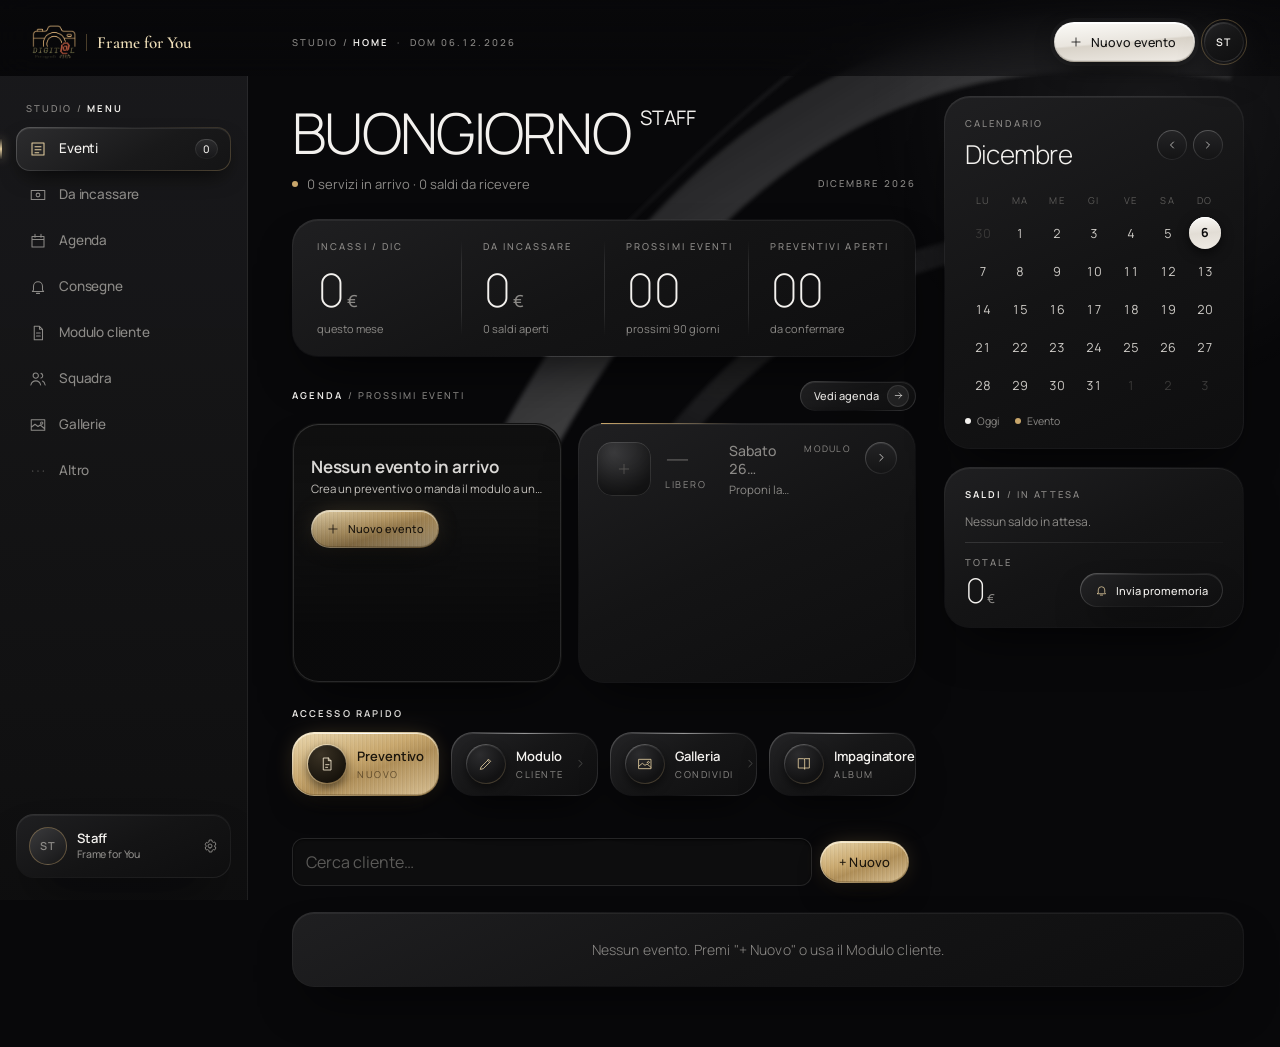
==== index.html @ 0848ba50 "Avvisi consegna configurabili in Impostazioni (tempi album/video e ripetizione). Cache" ====
<!doctype html>
<html lang="it"><head><meta charset="UTF-8" />
<meta name="viewport" content="width=device-width, initial-scale=1.0, viewport-fit=cover" />
<meta name="theme-color" content="#000000" /><link rel="manifest" href="./manifest.webmanifest?v=dw-fotografi-v58" />
<meta name="apple-mobile-web-app-title" content="DigitalWorld" /><link rel="icon" type="image/png" href="./favicon.png" /><link rel="apple-touch-icon" sizes="180x180" href="./icon-180.png" />
<meta name="apple-mobile-web-app-capable" content="yes" /><meta name="apple-mobile-web-app-status-bar-style" content="black" />
<title>Digital World Fotografi</title>  <script type="module" crossorigin src="/assets/main-uLn4VYfi.js"></script>
  <link rel="modulepreload" crossorigin href="/assets/preventivo-C3HFZd-D.js">
  <link rel="stylesheet" crossorigin href="/assets/preventivo-BN5jqcRF.css">
  <link rel="stylesheet" crossorigin href="/assets/main-Q-q_CuCv.css">
</head>
<body><div id="root"></div></body></html>
---- assets/preventivo-BN5jqcRF.css ----
:root{--bg:#0b0b0b;--card:#161616;--line:#2a2a2a;--red:#5a5a5a;--gold:#f0f0f0;--tx:#f2efe6;--mut:#9a958a;font-family:system-ui,-apple-system,Segoe UI,Roboto,sans-serif;color:var(--tx);background:var(--bg)}*{box-sizing:border-box}body{margin:0;background:var(--bg)}.top{background:#000}.app{max-width:720px;margin:0 auto;min-height:100vh;padding-bottom:84px}.top{position:sticky;top:0;z-index:5;background:#000;border-bottom:2px solid var(--gold);padding:12px 16px}.logo{color:var(--gold);font-size:20px;letter-spacing:.5px}.logo span{color:var(--red);font-weight:700}main{padding:12px}.card{background:var(--card);border:1px solid var(--line);border-radius:14px;padding:14px;margin-bottom:12px}h3{color:var(--gold);font-size:15px;margin:6px 0 10px;text-transform:uppercase;letter-spacing:.6px}.row{display:flex;gap:8px;align-items:center;margin-bottom:12px;flex-wrap:wrap}.row input{flex:1;min-width:110px}input,select,textarea{width:100%;background:#0e0e0e;color:var(--tx);border:1px solid var(--line);border-radius:10px;padding:11px;font-size:16px}input:focus,select:focus,textarea:focus{outline:none;border-color:var(--gold)}textarea{min-height:60px;resize:vertical}.campo{display:flex;flex-direction:column;gap:4px;margin-bottom:8px}.campo span{font-size:12px;color:var(--mut)}.grid2{display:grid;grid-template-columns:1fr 1fr;gap:0 10px}.grid3{display:grid;grid-template-columns:1fr 1fr 1fr;gap:0 8px}.coppia-ora{grid-column:1/-1;display:grid;grid-template-columns:1.4fr .8fr;gap:0 10px}.grid2 .campo:last-child:nth-child(odd){grid-column:1/-1}.btn{display:inline-flex;align-items:center;justify-content:center;gap:6px;background:#222;color:var(--tx);border:1px solid #3a3a3a;border-radius:10px;padding:11px 14px;font-size:15px;cursor:pointer;text-decoration:none;font-weight:600}.btn.sm{padding:7px 10px;font-size:13px}.btn.red{background:var(--red);border-color:var(--red);color:#fff}.btn.gold{background:var(--gold);border-color:var(--gold);color:#111}.btn.wa{background:#0f3d24;border-color:#1f7a47}.btn.danger{background:transparent;color:#ff6b6b;border-color:#5a1a1a}.btn.big{width:100%;padding:16px;font-size:18px}.btn:disabled{opacity:.4}.acts{display:flex;gap:8px;flex-wrap:wrap;margin:10px 0}.acts.sticky{position:sticky;bottom:76px;background:var(--bg);padding:8px 0}.ev .evhead{display:flex;justify-content:space-between;gap:10px;cursor:pointer}.ev small{display:block;color:var(--mut);font-size:12px;margin-top:3px;text-transform:capitalize}.right{text-align:right;display:flex;flex-direction:column;align-items:flex-end;gap:4px}.gold{color:var(--gold)}.red{color:#ff4d5e}.badge{font-size:11px;font-weight:700;padding:3px 8px;border-radius:20px;text-transform:uppercase;letter-spacing:.5px}.badge.p{border:1px solid var(--gold);color:var(--gold)}.badge.c{background:var(--red);color:#fff}.esempio{display:flex;justify-content:space-between;align-items:center;background:#1e1e1e;color:var(--gold);border-radius:8px;padding:4px 4px 4px 10px;margin-bottom:8px;font-size:13px}.pacchetti{display:grid;grid-template-columns:1fr 1fr;gap:8px}.pk{border:1px solid var(--line);border-radius:12px;padding:10px;display:flex;flex-direction:column;gap:3px;cursor:pointer}.pk input{display:none}.pk.on{border-color:var(--gold);background:#1c1c1c}.pk small{color:var(--mut);font-size:11px}.check{display:flex;align-items:center;gap:10px;padding:10px 0;border-bottom:1px solid var(--line)}.check input{width:22px;height:22px;accent-color:var(--red)}.poster-qta{border-bottom:1px solid var(--line)}.poster-qta>.check{border-bottom:0}.poster-qta .qta{display:flex;align-items:center;gap:10px;padding:0 0 10px 32px;font-size:14px;color:var(--mut)}.poster-qta .qta select{width:auto;min-width:72px;padding:6px 8px}.check span{flex:1}.check em{color:var(--gold);font-style:normal;font-size:14px}.check.locked{opacity:.75}.riga{display:flex;justify-content:space-between;gap:10px;padding:7px 0;border-bottom:1px dashed var(--line);font-size:14px}.riga small{color:var(--mut)}.riga.tot{font-size:17px;border:none;color:var(--gold)}.riga.ok{color:#7bd88f}.riga.click{cursor:pointer}.x{background:none;border:none;color:#ff6b6b;font-size:14px;margin-left:6px}.hint{color:var(--mut);font-size:13px}.warn{color:#ffb347;font-size:13px}.okmsg{color:#7bd88f;margin:8px 0 0;font-size:14px}.tabs{position:fixed;bottom:0;left:0;right:0;display:flex;background:#000;border-top:2px solid var(--gold);z-index:6;padding-bottom:env(safe-area-inset-bottom)}.tabs button{flex:1;background:none;border:none;color:var(--mut);padding:8px 2px;font-size:11px;display:flex;flex-direction:column;align-items:center;gap:2px}.tabs button span{font-size:20px}.tabs button.on{color:var(--gold)}.tabs button.on span{filter:drop-shadow(0 0 4px var(--red))}.modal{position:fixed;top:0;right:0;bottom:0;left:0;background:#000;z-index:10;display:flex;flex-direction:column}.modalbar{display:flex;gap:8px;align-items:center;padding:10px;border-bottom:1px solid var(--gold)}.modalbar b{flex:1;font-size:13px;overflow:hidden;text-overflow:ellipsis;white-space:nowrap}.modal .hint{text-align:center;margin:6px}.pdfpagine{flex:1;overflow:auto;background:#111;padding:8px 8px 24px}.pdfpagine figure{margin:0 0 14px}.pdfpagine figcaption{color:var(--gold);font-size:12px;margin:0 0 4px}.pdfpagine img{width:100%;height:auto;background:#fff;display:block}.clausole ol{padding-left:18px;font-size:13px;line-height:1.5;color:#ddd}.pkedit{border-bottom:1px solid var(--line);padding-bottom:8px;margin-bottom:10px}@media (max-width:380px){.grid3{grid-template-columns:1fr 1fr}}.toast{position:fixed;left:12px;right:12px;bottom:84px;z-index:20;padding:14px;border-radius:12px;font-weight:600;max-width:696px;margin:0 auto}.toast.ok{background:#1f5d36;color:#fff}.toast.err{background:var(--red);color:#fff}.confirm{border:1px solid var(--gold);border-radius:12px;padding:12px;margin-top:10px;background:#1c1c1c}details summary{list-style:none;margin-bottom:8px}details summary::-webkit-details-marker{display:none}.logoimg{display:block;height:44px;width:auto;margin:-4px 0}.cnt{display:inline-block;min-width:22px;padding:1px 7px;border-radius:12px;background:var(--red);color:#fff;font-size:12px;text-align:center;margin-left:6px;vertical-align:middle}.cnt.ok{background:#1f7a47}.prom{display:flex;justify-content:space-between;align-items:center;gap:10px;padding:10px 0;border-bottom:1px solid var(--line)}.prom small{display:block;color:var(--mut);font-size:12px;margin-top:3px;text-transform:capitalize}.prom .right{gap:6px}.click{cursor:pointer}.badge.ok{background:#1f7a47;color:#fff}.tabs button span{position:relative}.tabbadge{position:absolute;top:-4px;right:-12px;background:var(--red);color:#fff;font-style:normal;font-size:10px;font-weight:700;border-radius:10px;padding:0 5px;line-height:16px}.calhead{display:flex;justify-content:space-between;align-items:center;gap:8px;margin-bottom:10px}.calhead b{font-size:17px;color:var(--gold)}.calhead h3{margin:0}.cal{display:grid;grid-template-columns:repeat(7,1fr);gap:4px}.dow{text-align:center;color:var(--mut);font-size:12px;padding:4px 0}.day{aspect-ratio:1;background:#0e0e0e;border:1px solid var(--line);border-radius:8px;color:var(--tx);font-size:14px;display:flex;flex-direction:column;align-items:center;justify-content:center;padding:0;cursor:pointer}.day i{font-style:normal;font-size:11px;color:var(--gold);line-height:1}.day.has{border-color:var(--gold);background:#1c1c1c}.day.clash{border-color:#ff6b6b;background:#3a1010}.day.clash i{color:#ff6b6b;font-weight:700}.day.today{outline:2px solid var(--red)}.day.sel{background:var(--gold);color:#111}.day.sel i{color:#111}.warnbox{border-color:#ff6b6b;background:#2a0f0f}.warnbox b{color:#ffb3b3}.chart{display:flex;align-items:flex-end;gap:4px;height:150px;padding:8px 0;border-bottom:1px solid var(--line)}.bar{flex:1;display:flex;flex-direction:column;align-items:center;justify-content:flex-end;height:100%}.bar span{display:block;width:100%;background:linear-gradient(var(--gold),#6e6e6e);border-radius:4px 4px 0 0;min-height:1px}.bar small{font-size:10px;color:var(--mut);margin-top:3px}.bar em{font-style:normal;font-size:9px;color:var(--tx);margin-bottom:2px}.check.cons input[type=date]{width:auto;padding:6px 8px;font-size:14px}.ok-msg{color:#7bd88f;font-weight:600;margin:8px 0 0}.tabs button{font-size:10px}.blocco{min-height:100vh;display:flex;flex-direction:column;align-items:center;justify-content:center;gap:14px;padding:24px;text-align:center;background:#000}.blocco .logoimg{height:70px;margin-bottom:10px}.blocco h2{color:var(--gold);margin:0}.blocco p{margin:0}.blocco a.btn{text-decoration:none;display:inline-block}.licavviso{background:#1e1e1e;color:var(--gold);padding:10px 16px;font-size:14px;border-bottom:1px solid var(--line)}.licavviso a{color:var(--tx);font-weight:600}.licprova{display:flex;flex-wrap:wrap;align-items:center;gap:6px;justify-content:center;text-align:center;font-size:15px}.licprova .conto{font-variant-numeric:tabular-nums;color:var(--tx);font-size:17px}.licprova a{margin-left:6px}.day u{text-decoration:none;font-size:10px;color:silver;line-height:1}.day.gimp:not(.has){border-color:#6a6a6a}.gimpegno{text-decoration:none;color:var(--tx);border-left:3px solid #9a9a9a;padding-left:8px}.gimpegno small{color:var(--mut)}.gcal .gcal-ok{margin-left:6px;font-size:11px;vertical-align:middle}.gcal select{width:100%}.gcal-ev{margin:-4px 4px 10px}.gimport ol{margin:8px 0 6px;padding-left:20px;line-height:1.5}.gimport ol li{margin:3px 0}.gimport details{margin:10px 0}.gimport summary{cursor:pointer;padding:4px 0}.gimport .btn.danger{margin-top:4px}.listino-tipi{display:flex;flex-wrap:wrap;gap:6px;margin:8px 0 10px}.listino-titolo{margin:6px 0}.pk-extra{margin-top:6px}.pk-flag{display:flex;flex-wrap:wrap;gap:14px;margin:4px 0}.promo-edit{border:1px dashed rgba(200,160,80,.5);border-radius:10px;padding:8px 10px;margin-top:6px}.promo-edit.on{border-style:solid;background:#c8a05014}.promo-stato{font-size:.8em;padding:1px 8px;border-radius:9px;background:#7f7f7f33;margin-left:6px}.promo-stato.on{background:#2e7d32;color:#fff}.grid3{display:grid;grid-template-columns:repeat(auto-fit,minmax(140px,1fr));gap:8px}.prezzo-vecchio{opacity:.6;font-weight:400;margin-right:4px}.promo-tag,.promo-firmato{display:block;font-style:normal;font-size:.75em;font-weight:600;color:#c0392b}.promo-firmato{color:inherit;opacity:.7;font-weight:400}.firmapad{position:fixed;top:0;right:0;bottom:0;left:0;z-index:30;background:#000;display:flex;flex-direction:column;gap:8px;padding:max(10px,env(safe-area-inset-top)) max(10px,env(safe-area-inset-right)) max(10px,env(safe-area-inset-bottom)) max(10px,env(safe-area-inset-left));overscroll-behavior:none;touch-action:none;user-select:none;-webkit-user-select:none}.firmabar{display:flex;align-items:center;gap:10px;border-bottom:1px solid var(--gold);padding-bottom:8px}.firmabar div{flex:1;display:flex;flex-direction:column}.firmabar b{color:var(--gold);text-transform:uppercase;letter-spacing:.6px;font-size:14px}.firmabar small{font-size:17px;font-weight:700}.firmaarea{flex:1;position:relative;background:#fff;border-radius:12px;min-height:140px;overflow:hidden}.firmaarea canvas{position:absolute;top:0;right:0;bottom:0;left:0;width:100%;height:100%;display:block;touch-action:none;cursor:crosshair;z-index:2}.firmalinea{position:absolute;left:6%;right:6%;bottom:24%;border-bottom:1.5px dashed #b9b2a0;z-index:1}.firmalinea span{position:absolute;left:0;bottom:4px;color:#b9b2a0;font-size:18px}.firmaph{position:absolute;top:0;right:0;bottom:0;left:0;margin:0;display:flex;align-items:center;justify-content:center;color:#c9c2b0;font-size:22px;z-index:1;pointer-events:none}.firmalegale{margin:0;font-size:13px;color:var(--tx);text-align:center}.firmaacts{display:flex;gap:10px}.firmaacts .btn{flex:1;padding:14px}@media (orientation:landscape) and (max-height:520px){.firmapad{gap:5px}.firmabar{padding-bottom:4px}.firmabar small{font-size:15px}.firmaacts .btn{padding:9px}.firmalegale{font-size:12px}}.firmaimg{background:#fff;border-radius:10px;padding:8px;display:flex;justify-content:center;margin-bottom:8px}.firmaimg img{max-width:100%;max-height:110px}.badge.firm{background:#1f7a47;color:#fff}.pk-album{border:1px solid var(--line);border-radius:12px;padding:10px 12px;margin:10px 0;background:#ffffff08}.pk-album.on{border-color:var(--gold);background:#c9a22714}.sw-riga{display:flex;align-items:center;justify-content:space-between;gap:12px;cursor:pointer;min-height:44px}.sw-riga span{display:flex;flex-direction:column;gap:2px}.sw-riga b{font-size:16px}.sw-riga small{color:var(--mut);font-size:13px}.sw-riga input{-moz-appearance:none;appearance:none;-webkit-appearance:none;flex:none;width:52px;height:30px;border-radius:15px;background:#3a3a3a;border:1px solid #666;position:relative;margin:0;cursor:pointer;transition:background .15s}.sw-riga input:after{content:"";position:absolute;top:3px;left:3px;width:24px;height:24px;border-radius:50%;background:#fff;transition:left .15s}.sw-riga input:checked{background:var(--gold)}.sw-riga input:checked:after{left:25px}.pk-album .grid2{margin-top:8px}select{-webkit-appearance:none;-moz-appearance:none;appearance:none;background-image:url("data:image/svg+xml,%3Csvg xmlns='http://www.w3.org/2000/svg' width='12' height='8'%3E%3Cpath d='M1 1l5 5 5-5' fill='none' stroke='%239a958a' stroke-width='2'/%3E%3C/svg%3E");background-repeat:no-repeat;background-position:right 12px center;padding-right:34px}.prezzi-pag{display:flex;flex-direction:column;gap:12px}.prezzi-pk{display:flex;flex-direction:column;gap:12px;min-width:0}.extra-card{min-width:0}.tipi-chips{display:flex;gap:8px;overflow-x:auto;-webkit-overflow-scrolling:touch;scrollbar-width:none;margin:0 -16px;padding:2px 16px 6px;scroll-snap-type:x proximity}.tipi-chips::-webkit-scrollbar{display:none}.chip{flex:none;min-height:44px;padding:0 16px;border-radius:22px;border:1px solid var(--line);background:var(--card);color:var(--tx);font-size:15px;white-space:nowrap;cursor:pointer;scroll-snap-align:start}.chip.on{background:var(--gold);border-color:var(--gold);color:#000;font-weight:700}.chips{display:flex;flex-wrap:wrap;gap:8px;margin-top:8px}.pk-titolo{margin:4px 0 0;font-size:14px;letter-spacing:.5px;text-transform:uppercase;color:var(--mut)}.pk-lista{display:flex;flex-direction:column;gap:10px}.pk-card{background:var(--card);border:1px solid var(--line);border-radius:14px;overflow:hidden}.pk-card.aperta{border-color:var(--gold)}.pk-testa{all:unset;box-sizing:border-box;width:100%;display:flex;align-items:center;gap:12px;padding:14px;min-height:64px;cursor:pointer}.pk-nome{flex:1;min-width:0;display:flex;flex-direction:column;gap:3px}.pk-nome b{font-size:17px}.pk-nome small{color:var(--mut);font-size:13px;white-space:nowrap;overflow:hidden;text-overflow:ellipsis}.pk-prezzo{display:flex;flex-direction:column;align-items:flex-end;gap:2px;flex:none}.pk-prezzo b{font-size:17px;color:var(--gold)}.pk-prezzo s{color:var(--mut);font-size:13px}.pk-prezzo b.promo{color:#7bd88f}.pk-prezzo small{font-size:12px;color:var(--mut)}.chev{flex:none;color:var(--mut);font-size:16px;width:16px;text-align:center}.pk-corpo{padding:12px 14px 14px;display:flex;flex-direction:column;gap:10px;border-top:1px solid var(--line)}.pk-piano{display:flex;flex-direction:column;gap:8px}.pk-rate-riga{display:flex;flex-direction:column;gap:4px;padding-bottom:8px;border-bottom:1px dashed var(--line)}.pk-servizi b{font-size:14px}.pk-fondo{display:flex;justify-content:flex-end}.promo-edit{border:1px solid var(--line);border-radius:12px;padding:0 12px}.promo-edit.on{border-color:#7bd88f}.promo-testa{all:unset;box-sizing:border-box;width:100%;display:flex;align-items:center;gap:10px;min-height:48px;cursor:pointer}.promo-testa b{flex:1}.promo-stato.no{color:var(--mut);font-size:13px}.promo-edit .grid3{padding-bottom:10px}.nuovo-pk{min-height:50px;border-style:dashed;width:100%}.extra-card h4{margin:14px 0 4px;font-size:13px;color:var(--mut);text-transform:uppercase;letter-spacing:.5px}.extra-riga{display:flex;align-items:flex-start;justify-content:space-between;gap:8px 12px;min-height:52px;border-bottom:1px solid var(--line);flex-wrap:wrap}.compreso{display:flex;align-items:flex-start;gap:6px;font-size:13px;color:var(--mut);line-height:1.25;flex:1 1 100%;max-width:100%;justify-content:flex-end}.compreso span{white-space:normal}.compreso.on{color:#e7c27a}.compreso input{width:16px;height:16px;margin-top:1px;accent-color:#e7c27a;flex:none}.compreso-box{flex:0 1 auto;max-width:100%;align-self:center}.compreso-box.aperta{flex:1 1 100%;align-self:stretch}.compreso-testa{display:inline-flex;align-items:center;gap:8px;max-width:100%;min-height:36px;padding:0 10px;border-radius:10px;border:1px solid var(--line);background:transparent;color:var(--mut);font-size:13px;text-align:left}.compreso-box.aperta .compreso-testa{display:flex;width:100%}.compreso-box.on .compreso-testa{border-color:#e7c27a;color:#e7c27a}.compreso-testa .segno{width:16px;height:16px;border:1.5px solid currentColor;border-radius:4px;display:inline-flex;align-items:center;justify-content:center;font-size:11px;line-height:1;flex:none}.compreso-box.on .segno{background:#e7c27a;color:#111;border-color:#e7c27a}.compreso-testa span{white-space:normal;line-height:1.2}.compreso-testa i{margin-left:auto;font-style:normal;flex:none}.compreso-lista{display:flex;flex-direction:column;gap:2px;width:100%;margin-top:6px;padding:4px 8px;border:1px solid var(--line);border-radius:10px}.compreso-voce{display:flex;align-items:flex-start;gap:8px;min-height:40px;padding:8px 2px;font-size:14px}.compreso-voce input{width:18px;height:18px;margin-top:1px;accent-color:#e7c27a;flex:none}.compreso-voce span{white-space:normal;line-height:1.25}.compreso-voce.on{color:#e7c27a}.pk-corpo .compreso{grid-column:1/-1;justify-content:flex-start}.extra-gruppo .extra-riga:last-child{border-bottom:0}.extra-riga>span:first-child{flex:1;font-size:15px}.extra-val{display:flex;align-items:center;gap:6px;flex:1 1 180px;flex-wrap:wrap;justify-content:flex-end;max-width:100%}.extra-val i{font-style:normal;color:var(--mut)}.extra-val input{width:96px;text-align:right;padding:10px}.extra-custom{display:flex;align-items:center;gap:8px;min-height:48px;border-top:1px dashed var(--line);padding:6px 0;flex-wrap:wrap}.extra-custom>input{flex:1;min-width:0}.extra-custom>textarea{flex:1 1 100%;min-height:72px;background:#111;color:var(--tx);border:1px solid #3a3a3a;border-radius:8px;padding:8px}.extra-nuovo{display:flex;flex-wrap:wrap;gap:8px;align-items:center;margin-top:12px}.extra-nuovo>input,.extra-nuovo>select{flex:1 1 140px;min-width:0}@media (max-width:560px){.extra-card h4{margin:8px 0 0}.extra-riga{display:grid;grid-template-columns:minmax(0,1fr) auto;gap:4px 8px;min-height:0;padding:6px 0;align-items:center}.extra-val{flex:none;justify-content:flex-end}.extra-val input{width:74px;padding:7px 8px}.compreso-box{grid-column:1 / -1;align-self:start;justify-self:start}.compreso-box.aperta{justify-self:stretch}.compreso-testa{min-height:32px;padding:0 8px;width:auto}.compreso-box.aperta .compreso-testa{width:100%}.compreso-voce{min-height:0;padding:4px 2px}.extra-custom{display:grid;grid-template-columns:minmax(0,1fr) auto;gap:6px;min-height:0;padding:6px 0;align-items:center}.extra-custom>input{grid-column:1 / -1}.extra-custom>.btn{justify-self:end}.extra-custom .compreso-box{grid-column:1 / -1}.extra-nuovo{gap:6px;margin-top:8px}}.info-btn{all:unset;cursor:pointer;color:var(--mut);padding:0 6px;font-size:16px}.info-txt{margin:4px 0}.sez-titolo{margin:18px 2px 6px;font-size:15px}.btn.ghost{background:transparent;border:1px solid var(--line);color:var(--mut);align-self:center}.sw-riga input:checked{background:#2e9d5b;border-color:#2e9d5b}.extra-val input::-webkit-outer-spin-button,.extra-val input::-webkit-inner-spin-button,.pk-corpo input::-webkit-outer-spin-button,.pk-corpo input::-webkit-inner-spin-button{-webkit-appearance:none;margin:0}.extra-val input,.pk-corpo input[type=number]{-moz-appearance:textfield;-webkit-appearance:textfield;appearance:textfield}.v-impagina>.imp-pagina{grid-column:1/-1}.imp-pagina label.hint input,.imp-pagina label.hint select,.imp-pagina .imp-cerca{display:block;width:100%;margin:6px 0;background:#111;color:var(--tx);border:1px solid #3a3a3a;border-radius:8px;padding:8px;box-sizing:border-box}.imp-editor{display:flex;gap:16px;align-items:flex-start}.imp-lavoro{flex:1;min-width:0;display:flex;justify-content:center;align-items:flex-start}.imp-pannello{width:340px;flex:0 0 340px;position:sticky;top:8px;max-height:calc(100dvh - 24px);overflow:auto}.imp-editor .imp-stage{overflow:hidden;background:transparent;border:0}@media (max-width:860px){.imp-editor{flex-direction:column}.imp-pannello{width:auto;flex:1 1 auto;position:static;max-height:none}}.imp-tools{display:flex;flex-wrap:wrap;gap:8px;margin:10px 0}.imp-sfoglia{position:relative}.imp-stage{width:100%;overflow:auto;border-radius:12px;background:#1a1a1a;border:1px solid #3a3a3a;touch-action:none}.imp-safe{position:absolute;border:3px dashed #c6a15b;pointer-events:none;z-index:40;box-sizing:border-box}.imp-num{position:absolute;left:0;right:0;bottom:2%;text-align:center;z-index:41;pointer-events:none;color:#111}.imp-colore{display:flex;align-items:center;gap:6px}.imp-tono{width:28px;height:28px;border-radius:50%;border:1px solid #666;padding:0}.imp-freccia{position:absolute;top:50%;transform:translateY(-50%);z-index:6;width:44px;height:72px;border:0;border-radius:12px;background:#0000008c;color:#fff;font-size:32px;line-height:1;cursor:pointer}.imp-freccia.sx{left:8px}.imp-freccia.dx{right:8px}.imp-freccia:disabled{opacity:.28}.imp-dissolvi{animation:impFade .55s ease}@keyframes impFade{0%{opacity:0}to{opacity:1}}.imp-tela{transform-origin:top left;position:relative}.imp-sfondo{position:absolute;top:0;right:0;bottom:0;left:0;width:100%;height:100%;object-fit:cover;pointer-events:none;z-index:0}.imp-el{position:absolute;box-sizing:border-box;overflow:hidden;cursor:grab;background:#f3f3f3}.imp-el.on{outline:4px solid #c6a15b;outline-offset:-4px}.imp-el img{position:absolute;pointer-events:none;max-width:none}.imp-vuota,.imp-testo{display:flex;align-items:center;justify-content:center;width:100%;height:100%;color:#666}.imp-testo{white-space:nowrap}.imp-resize{position:absolute;right:0;bottom:0;width:28px;height:28px;background:#c6a15b;cursor:nwse-resize;z-index:5}.imp-scheda{margin-top:10px}.imp-griglia{display:grid;grid-template-columns:repeat(auto-fill,minmax(150px,1fr));gap:10px}.imp-card{padding:8px;text-align:left}.imp-card.sel{outline:2px solid var(--gold)}.imp-mini-btn{background:transparent;color:inherit;border:0;width:100%;cursor:pointer;text-align:left}.imp-mini-box{height:120px;display:flex;align-items:center;justify-content:center;background:#111;border-radius:8px;overflow:hidden}.imp-mini{position:relative;max-height:110px;max-width:100%}.imp-mini i,.imp-mini em{position:absolute;overflow:hidden}.imp-mini i img{width:100%;height:100%;object-fit:cover;display:block}.imp-mini em{font-size:7px;line-height:1}.imp-voce{display:flex;flex-direction:column;align-items:flex-start;width:100%;margin-top:8px;cursor:pointer;color:inherit}.imp-voce small,.imp-card small{color:var(--mut);display:block}.st{position:fixed;top:0;right:0;bottom:0;left:0;z-index:900;display:grid;background:#2a2a2a;color:#eee;font-size:13px;grid-template-columns:210px minmax(0,1fr) 172px;grid-template-rows:auto auto minmax(0,1fr) auto;grid-template-areas:"top top top" "ctx ctx ctx" "sx tela dx" "giu giu giu";padding:env(safe-area-inset-top) env(safe-area-inset-right) 0 env(safe-area-inset-left);user-select:none;-webkit-user-select:none}.st button{font:inherit}.st-b{background:#474747;color:#f0f0f0;border:1px solid #5c5c5c;border-radius:6px;padding:6px 10px;min-height:32px;cursor:pointer;white-space:nowrap;line-height:1.1}.st-b:hover:not(:disabled){background:#555}.st-b:disabled{opacity:.4;cursor:default}.st-b.on{background:#d9d9d9;color:#111;border-color:#d9d9d9}.st-b.gold{background:#e8e8e8;color:#111;border-color:#e8e8e8;font-weight:600}.st-b.danger,.st-tendina .danger{color:#ff8a80}.st-top{grid-area:top;display:flex;align-items:center;gap:8px;padding:8px 10px;background:#1d1d1d;border-bottom:1px solid #111;flex-wrap:wrap}.st-titolo{display:flex;flex-direction:column;min-width:0;max-width:340px;margin:0 6px}.st-titolo b{white-space:nowrap;overflow:hidden;text-overflow:ellipsis}.st-titolo small{color:#a8a8a8;font-size:11px;white-space:nowrap;overflow:hidden;text-overflow:ellipsis}.st-gruppo{display:flex;gap:2px}.st-gruppo .st-b{border-radius:0}.st-gruppo .st-b:first-child{border-radius:6px 0 0 6px}.st-gruppo .st-b:last-child{border-radius:0 6px 6px 0}.st-zoom{min-width:56px}.st-spazio{flex:1}.st-occ{color:#ddd;font-size:12px;max-width:260px;overflow:hidden;text-overflow:ellipsis;white-space:nowrap}.st-menu{position:relative}.st-tendina{position:absolute;top:calc(100% + 4px);left:0;min-width:250px;background:#303030;border:1px solid #555;border-radius:8px;box-shadow:0 12px 30px #00000080;padding:6px;z-index:20;display:flex;flex-direction:column;gap:2px}.st-menu.dx .st-tendina{left:auto;right:0}.st-tendina button,.st-tendina a{background:transparent;border:0;color:#eee;text-align:left;padding:9px 10px;border-radius:6px;cursor:pointer;font-size:13px;word-break:break-all}.st-tendina button:hover:not(:disabled){background:#454545}.st-tendina button:disabled{opacity:.4}.st-tendina label{display:flex;flex-direction:column;gap:4px;padding:6px 10px;color:#bbb;font-size:12px}.st-tendina input{background:#1b1b1b;color:#eee;border:1px solid #555;border-radius:6px;padding:7px}.st-ctx{grid-area:ctx;display:flex;align-items:center;gap:6px;padding:6px 10px;background:#353535;border-bottom:1px solid #1e1e1e;overflow-x:auto;scrollbar-width:thin;min-height:46px}.st-ctx>*{flex:none}.st-tit{color:#fff;margin-right:4px}.st-mut{color:#a5a5a5;font-size:12px}.st-sep{width:1px;height:24px;background:#555;margin:0 4px}.st-seg{display:inline-flex;background:#232323;border:1px solid #4e4e4e;border-radius:7px;padding:2px;gap:2px}.st-seg button{background:transparent;border:0;color:#cfcfcf;padding:5px 9px;border-radius:5px;cursor:pointer;white-space:nowrap;min-height:28px}.st-seg button.on{background:#d9d9d9;color:#111}.st-largo{display:flex;width:100%}.st-largo button{flex:1;padding:5px 2px}.st-colore{display:inline-flex;width:30px;height:30px;border-radius:50%;overflow:hidden;border:1px solid #777;cursor:pointer}.st-colore input{width:44px;height:44px;margin:-7px;border:0;padding:0;background:none;cursor:pointer}.st-range{display:inline-flex;align-items:center;gap:6px;color:#ccc;font-size:12px}.st-range input{width:110px}.st-testo{background:#1b1b1b;color:#eee;border:1px solid #555;border-radius:6px;padding:6px 8px;width:200px}.st-sel{background:#1b1b1b;color:#eee;border:1px solid #555;border-radius:6px;padding:6px;max-width:100%}.st-pan{background:#383838;display:flex;flex-direction:column;min-height:0;overflow:hidden}.st-riga{display:flex;align-items:center;gap:8px;padding:7px 8px;flex-wrap:wrap}.st-riga>b{font-size:12px;text-transform:uppercase;letter-spacing:.06em;color:#ddd}.st-modelli{grid-area:sx;border-right:1px solid #1e1e1e;gap:6px;padding-bottom:6px}.st-modelli>.st-seg,.st-modelli>.st-chips,.st-modelli>.st-sel{margin:0 8px}.st-chips{display:flex;flex-wrap:wrap;gap:3px;align-items:center}.st-chips button{background:#2a2a2a;border:1px solid #4e4e4e;color:#ddd;border-radius:5px;min-width:28px;height:26px;padding:0 6px;cursor:pointer}.st-chips button.on{background:#d9d9d9;color:#111}.st-griglia{overflow-y:auto;display:grid;grid-template-columns:repeat(auto-fill,minmax(84px,1fr));gap:8px;padding:4px 8px 10px;align-content:start;flex:1;min-height:0}.st-lay{background:#2d2d2d;border:1px solid #474747;border-radius:6px;padding:6px 4px 4px;display:flex;flex-direction:column;align-items:center;gap:4px;cursor:pointer;color:#bbb}.st-lay:hover{border-color:#bbb}.st-lay small{font-size:10px;line-height:1.1;max-width:100%;overflow:hidden;text-overflow:ellipsis;white-space:nowrap}.st-fogli{grid-area:dx;border-left:1px solid #1e1e1e}.st-icone{display:flex;gap:3px;padding:0 8px 6px}.st-icone .st-b{padding:4px 0;flex:1;min-height:28px}.st-lista{overflow-y:auto;flex:1;min-height:0;padding:2px 8px 10px;display:flex;flex-direction:column;gap:8px}.st-foglio{background:transparent;border:2px solid transparent;border-radius:6px;padding:4px;display:flex;flex-direction:column;align-items:center;gap:3px;cursor:pointer;color:#ccc}.st-foglio.on{border-color:#3d8bfd;background:#2f3b4d}.st-foglio small{font-size:10.5px}.st-centro{grid-area:tela;position:relative;display:flex;flex-direction:column;min-width:0;min-height:0;background:#4b4b4b}.st-lavoro{flex:1;min-height:0;overflow:auto;display:grid;place-items:center;padding:12px;touch-action:pan-x pan-y}.st-stage{position:relative;overflow:hidden;box-shadow:0 6px 24px #00000073;flex:none;touch-action:none}.st-stage .imp-tela{position:absolute;left:0;top:0}.st-sotto{display:flex;align-items:center;justify-content:center;gap:10px;padding:5px;background:#3c3c3c;border-top:1px solid #2a2a2a;font-size:12px;color:#ccc}.st-sotto .st-b{min-height:28px;padding:2px 14px;font-size:18px}.st-toast{position:absolute;left:50%;bottom:48px;transform:translate(-50%);background:#141414f0;color:#eee;padding:9px 14px;border-radius:8px;max-width:min(560px,90%);font-size:13px;z-index:30;margin:0;box-shadow:0 6px 20px #00000080;pointer-events:none}.st-toast.err{color:#ffb4a8;border:1px solid #8a2b22}.st-fondo{position:absolute;overflow:hidden;z-index:0}.st-fondo img{position:absolute;top:0;right:0;bottom:0;left:0;width:100%;height:100%;object-fit:cover;pointer-events:none}.st-deco{background:transparent}.st-vuota{position:absolute;top:0;right:0;bottom:0;left:0;display:flex;align-items:center;justify-content:center;color:#8a8a8a;font-weight:300}.st-resize{position:absolute;right:0;bottom:0;background:#3d8bfd;cursor:nwse-resize;z-index:5}.st .imp-el.on{outline:none}.st .imp-el.on:after{content:"";position:absolute;top:0;right:0;bottom:0;left:0;border:calc(2.5px / var(--k,1)) solid #3d8bfd;pointer-events:none}.st-modelli.largo .st-griglia{grid-template-columns:1fr}.st-num{position:absolute;text-align:center;z-index:301;pointer-events:none;font-family:Georgia,serif}.st-abb{position:absolute;background:#dc282838;pointer-events:none;z-index:400}.st-taglio{position:absolute;border:1px dashed rgba(220,30,30,.9);pointer-events:none;z-index:401;box-sizing:border-box}.st-sicuro{position:absolute;border:1px dashed rgba(40,140,255,.75);pointer-events:none;z-index:401;box-sizing:border-box}.st-piega{position:absolute;background:#0000008c;pointer-events:none;z-index:402;box-shadow:0 0 0 1px #ffffff59}.st-dorso{position:absolute;background:repeating-linear-gradient(90deg,#ffaa0024 0,#ffaa0024 6px,#ffaa000f 6px,#ffaa000f 12px);pointer-events:none;z-index:399}.st-etich{position:absolute;text-align:center;color:#c82828d9;font-weight:600;pointer-events:none;z-index:403;font-family:system-ui,sans-serif;letter-spacing:.08em;text-transform:uppercase}.st-mini-bg{position:absolute;top:0;right:0;bottom:0;left:0;width:100%;height:100%;object-fit:cover}.st-mini-fondo{position:absolute;overflow:hidden}.st-mini-fondo img{position:absolute;top:0;right:0;bottom:0;left:0;width:100%;height:100%;object-fit:cover}.imp-mini u{position:absolute;top:0;bottom:0;width:1px;background:#00000059;text-decoration:none}.st-tabs{display:none}.st-foto{grid-area:giu;border-top:1px solid #1e1e1e;background:#333}.st-foto .st-riga{padding:6px 10px;border-bottom:1px solid #2a2a2a}.st-guida{margin:4px 10px 0}.st-strip{display:flex;gap:10px;overflow-x:auto;padding:8px 10px 12px;min-height:100px;align-items:center;scrollbar-width:thin;touch-action:pan-x}.st-th{position:relative;flex:none;height:84px;min-width:56px;padding:0;border:2px solid transparent;border-radius:4px;background:#222;cursor:grab;touch-action:pan-x;-webkit-touch-callout:none}.st-th img{height:80px;width:auto;max-width:130px;display:block;border-radius:2px;pointer-events:none}.st-th>span{display:block;width:60px;height:80px;background:#444}.st-th.sel{border-color:#3d8bfd}.st-th.usata img{opacity:.72}.st-th em{position:absolute;right:-5px;bottom:-5px;background:#2fb344;color:#fff;font-style:normal;font-size:10px;font-weight:700;min-width:18px;height:18px;border-radius:9px;display:grid;place-items:center;border:2px solid #333}.st-fantasma{position:fixed;width:90px;height:auto;transform:translate(-50%,-60%);opacity:.85;pointer-events:none;z-index:1000;box-shadow:0 8px 24px #0009;border:2px solid #fff}.st-anteprima{position:fixed;top:0;right:0;bottom:0;left:0;z-index:950;background:#0a0a0af5;display:flex;flex-direction:column}.st-ante-barra{display:flex;justify-content:space-between;align-items:center;padding:10px 14px;color:#ddd}.st-ante-libro{flex:1;display:flex;align-items:center;justify-content:center;gap:10px;min-height:0}.st-ante-foglio{box-shadow:0 20px 60px #000000b3}.st-freccia{font-size:26px;min-height:64px;padding:0 12px}@media (max-width:900px){.st{grid-template-columns:1fr;grid-template-rows:auto auto minmax(38vh,1fr) auto minmax(0,auto);grid-template-areas:"top" "ctx" "tela" "tabs" "pan";font-size:13px}.st-top{gap:5px;padding:6px;flex-wrap:nowrap;overflow-x:auto;scrollbar-width:none}.st-titolo{max-width:46vw;flex:0 0 auto}.st-titolo small{font-size:10px}.st-top .st-spazio{display:none}.st-foto .st-riga{flex-wrap:nowrap;overflow-x:auto;scrollbar-width:none}.st-foto .st-riga>*{flex:none}.st-toast{bottom:44px;font-size:12px;padding:6px 10px}.st-lbl{display:none}.st-tabs{grid-area:tabs;display:flex;background:#1d1d1d;border-top:1px solid #111}.st-tabs button{flex:1;background:transparent;border:0;color:#aaa;padding:10px 0;font-size:13px;border-bottom:2px solid transparent}.st-tabs button.on{color:#fff;border-bottom-color:#3d8bfd}.st-pan{grid-area:pan;display:none;max-height:36vh;border:0}.st-pan.on{display:flex}.st-foto{max-height:none}.st-lista{flex-direction:row;overflow-x:auto;overflow-y:hidden}.st-foglio{flex:none}.st-griglia{grid-template-columns:repeat(auto-fill,minmax(92px,1fr))}.st-menu .st-tendina{position:fixed;left:8px;right:8px;top:auto;bottom:calc(8px + env(safe-area-inset-bottom));max-height:70vh;overflow:auto}.st-menu.dx .st-tendina{left:8px;right:8px}.st-b{min-height:36px}.st-foto,.st-pan.st-modelli,.st-pan.st-fogli{padding-bottom:env(safe-area-inset-bottom)}}.imp-mio{display:inline-flex;align-items:center;gap:6px;background:#1c1c1c;border:1px solid #3a3a3a;border-radius:14px;padding:3px 4px 3px 10px;font-size:13px}.imp-mio button{background:transparent;border:0;color:var(--mut);cursor:pointer}.st-giro{position:absolute;overflow:visible;pointer-events:none}.st-giro img{position:absolute;max-width:none;pointer-events:none}.st .imp-el.meta:after{content:"";position:absolute;top:0;right:0;bottom:0;left:0;border:calc(4px / var(--k,1)) solid #2fb344;background:#2fb3442e;pointer-events:none}.st .imp-el.via{opacity:.45}.st-aiuto{position:absolute;background:#ff2fb3;pointer-events:none;z-index:420}.st-presa{position:absolute;left:0;top:0;background:#3d8bfd;color:#fff;cursor:move;z-index:6;display:grid;place-items:center;font-style:normal;line-height:1}.st-foglio.preso{opacity:.4}.st-foglio.prima{box-shadow:0 -4px #3d8bfd}.st-foglio.dopo{box-shadow:0 4px #3d8bfd}.st-foglio{touch-action:pan-y;-webkit-touch-callout:none}.st-num-in{width:42px;background:#1b1b1b;color:#eee;border:1px solid #555;border-radius:5px;padding:4px;text-align:right}.st-range output{min-width:38px;color:#ddd;font-variant-numeric:tabular-nums}@media (max-width:900px){.st-foglio.prima{box-shadow:-4px 0 #3d8bfd}.st-foglio.dopo{box-shadow:4px 0 #3d8bfd}.st-foglio{touch-action:pan-x}}.st-foglio img,.st-foglio *{-webkit-user-drag:none;user-select:none;-webkit-user-select:none}@media (min-width:900px){.st-ctx{flex-wrap:wrap;overflow-x:visible;row-gap:4px}}.st-primo{background:#3d8bfd!important;border-color:#3d8bfd!important;color:#fff!important;font-weight:600}.st-chip{background:#474747;color:#f0f0f0;border:1px solid #5c5c5c;border-radius:14px;padding:4px 10px;cursor:pointer;font-size:12px}.st-chip:hover{background:#5a5a5a}.st-controllo{align-items:center;justify-content:center;background:#0a0a0ab3}.st-dialogo{background:#2e2e2e;color:#eee;border:1px solid #555;border-radius:10px;padding:16px 18px;max-width:min(560px,94vw);display:flex;flex-direction:column;gap:12px;box-shadow:0 12px 40px #0009}.st-dialogo>b{font-size:16px}.st-ctl{display:flex;flex-direction:column;gap:6px}.st-ctl small{color:#aaa}.st-dialogo-bottoni{display:flex;flex-wrap:wrap;gap:8px;justify-content:flex-end}.sp{position:fixed;top:0;right:0;bottom:0;left:0;z-index:940;background:#3a3a3a;color:#eee;display:flex;flex-direction:column;font-size:13px}.sp>*{flex:none}.sp>.sp-centro{flex:1 1 0;min-height:0}.sp-centro>*{flex:none}.sp input.st-num-in{width:56px}.sp>.sp-storia{flex:0 0 34vh;min-height:150px}.sp select,.sp input{width:auto;margin:0}.sp-top{display:flex;align-items:center;gap:8px;padding:8px 12px;background:#2b2b2b;border-bottom:1px solid #1e1e1e}.sp-tit{font-size:15px}.sp-info{color:#bbb}.sp-opz{display:flex;flex-wrap:wrap;align-items:center;gap:6px 8px;padding:6px 12px;background:#353535;border-bottom:1px solid #1e1e1e}.sp-l{color:#bbb;font-size:12px;display:inline-flex;align-items:center;gap:6px}.sp-nota{margin:4px 12px;color:#e8c46a;font-size:12px}.sp-fogli{display:flex;gap:8px;overflow-x:auto;padding:8px 12px;background:#555;scrollbar-width:thin}.sp-f{flex:none;background:transparent;border:2px solid transparent;border-radius:4px;padding:2px;cursor:pointer;display:flex;flex-direction:column;align-items:center;gap:2px;color:#ddd}.sp-f.on{border-color:#3d8bfd;background:#2d2d2d}.sp-f.nuovo{margin-left:10px;box-shadow:-6px 0 0 -4px #e8c46a}.sp-f small{font-size:10px}.sp-centro{display:flex;flex-direction:column;align-items:center;justify-content:center;gap:8px;padding:8px;background:#9a9a9a;min-height:0;overflow:hidden}.sp-alt{display:flex;gap:6px;align-items:center;overflow-x:auto;max-width:100%;padding:4px;scrollbar-width:thin}.sp-alt .sp-l{color:#222;font-weight:600;white-space:nowrap}.sp-a{flex:none;background:#fff;border:2px solid transparent;border-radius:3px;padding:1px;cursor:pointer}.sp-a.on{border-color:#3d8bfd}.sp-giostra{display:flex;align-items:center;gap:22px;justify-content:center}.sp-lato{background:transparent;border:0;cursor:pointer;opacity:.85;padding:0}.sp-lato:disabled{opacity:.25;cursor:default}.sp-grande{box-shadow:0 6px 24px #00000059}.sp-nav{display:flex;align-items:center;gap:10px;color:#111}.sp-storia{overflow:auto;background:#2b2b2b;padding:8px 12px;display:flex;flex-direction:column;gap:8px}.sp-cap{background:#333;border:1px solid #444;border-radius:8px;padding:6px 8px}.sp-cap-testa{display:flex;align-items:center;gap:8px;margin-bottom:4px}.sp-cap-testa input{background:#222;border:1px solid #555;color:#eee;border-radius:5px;padding:3px 6px;min-width:0;flex:0 1 280px;font-weight:600}.sp-cap-testa small{color:#aaa}.sp-cap-foto{display:flex;flex-wrap:wrap;gap:4px 0;align-items:center}.sp-pz{display:inline-flex;align-items:center}.sp-taglio{width:16px;height:46px;background:transparent;border:0;color:transparent;cursor:pointer;padding:0;font-size:12px}.sp-taglio:hover,.sp-taglio:focus-visible{color:#e8c46a;background:#444}.sp-th{position:relative;width:62px;height:62px;background:#222;border:2px solid transparent;border-radius:4px;padding:0;overflow:hidden;cursor:pointer}.sp-th img{width:100%;height:100%;object-fit:cover;display:block}.sp-th i{display:block;width:100%;height:100%;background:#444}.sp-th small{position:absolute;left:0;right:0;bottom:0;background:#0009;color:#fff;font-size:9px;text-align:center}.sp-th:hover{border-color:#d33}.sp-th.fuori{opacity:.45;border-color:#d33}.sp-fuori{border-style:dashed}@media (max-width:900px){.sp{overflow-y:auto}.sp>.sp-storia{flex:none;min-height:0;overflow:visible}.sp-opz{flex-wrap:nowrap;overflow-x:auto}.sp-centro{overflow:visible}.sp>.sp-centro{flex:none}.sp-taglio{color:#777;width:18px}.sp-th{width:54px;height:54px}}.st-modelli>.st-scroll{flex:1 1 0;min-height:0;overflow-y:auto;-webkit-overflow-scrolling:touch}.st-scroll .st-griglia{overflow:visible;flex:none}.st-sugg{margin:0 6px 4px;background:#2c3038;border:1px solid #3d4a5e;border-radius:8px;padding-bottom:6px}.st-sugg>.st-riga{padding:5px 6px}.st-sugg>p{margin:0 8px;font-size:11px;line-height:1.35}.st-sugg-lista{display:flex;gap:6px;overflow-x:auto;padding:2px 6px 4px;-webkit-overflow-scrolling:touch}.st-sug{flex:none;max-width:140px}.st-sug.primo{border-color:#3d8bfd}.st-lib-testa{padding:4px 8px}.st-lib-testa .st-seg button{padding:3px 7px;font-size:11px}.st-lay-c{position:relative;display:flex;flex-direction:column}.st-lay-c>.st-lay{flex:1}.st-lay-c.pref>.st-lay{border-color:#c9a227}.st-lay-az{position:absolute;top:3px;right:3px;display:flex;gap:3px;opacity:0;transition:opacity .12s}.st-lay-c:hover .st-lay-az,.st-lay-c.pref .st-lay-az,.st-lay-az:focus-within{opacity:1}.st-lay-az button{width:22px;height:22px;padding:0;border-radius:50%;border:1px solid #555;background:#1b1b1bd9;color:#ccc;font-size:12px;line-height:20px;cursor:pointer}.st-lay-az .st-stella.on{color:#f2c94c;border-color:#c9a227}.st-lay-az .st-scarta:hover{color:#ff8a8a}.st-altri{grid-column:1/-1;justify-self:center}.st-th .st-spunta{position:absolute;top:3px;left:3px;width:22px;height:22px;border-radius:50%;border:1.5px solid #fff;background:#0007;color:transparent;font-size:13px;line-height:19px;text-align:center;cursor:pointer;z-index:2}.st-th .st-spunta.on{background:#3d8bfd;border-color:#3d8bfd;color:#fff}.st-th.spuntata{border-color:#3d8bfd;box-shadow:0 0 0 1px #3d8bfd}.st-spuntate{display:flex;align-items:center;gap:8px;flex-wrap:wrap;padding:2px 8px 6px;font-size:12px;color:#cfe0ff}@media (hover:none){.st-lay-az{opacity:.85}.st-lay-az button{width:26px;height:26px;line-height:24px}}@media (max-width:899px){.st-th .st-spunta{width:26px;height:26px;line-height:23px}.st-spuntate{flex-wrap:nowrap;overflow-x:auto}.st-spuntate>*{flex:none}.st-sug{max-width:130px}}.st-sugg-altri{display:none}@media (min-width:900px){.st-sugg-lista{flex-direction:column;overflow:visible;align-items:stretch;gap:6px}.st-sug{max-width:none}.st-sugg-lista:not(.tutti)>.st-sug:nth-child(n+5){display:none}.st-sugg-altri{display:block;margin:2px auto 0;min-height:0;padding:3px 10px;font-size:11px}}@media (max-width:899px){.st-pan.st-modelli{overflow-y:auto;-webkit-overflow-scrolling:touch;max-height:40vh}.st-pan.st-modelli>*{flex:none}.st-modelli>.st-scroll{overflow:visible}}.st .imp-el{touch-action:none;-webkit-user-select:none;user-select:none;-webkit-touch-callout:none;cursor:move}.st .imp-el.ritaglio{cursor:grab}.st .imp-el.ritaglio:after{border-style:dashed!important;border-color:#e8c46a!important}.st-barra{position:absolute;z-index:50;display:flex;gap:4px;padding:3px;background:#121212eb;border:1px solid #3d8bfd;border-radius:10px;box-shadow:0 4px 14px #00000080;touch-action:none}.st-barra button{min-width:var(--b,34px);height:var(--b,34px);padding:0 8px;border:0;border-radius:7px;background:#2a2a2a;color:#fff;font-size:18px;line-height:1;cursor:pointer;display:grid;place-items:center;touch-action:none;-webkit-user-select:none;user-select:none}.st-barra button.st-presa{position:static;background:#3d8bfd;cursor:move;font-style:normal}.st-barra button[data-testid=st-scambia]{cursor:grab}.st-barra button.on{background:#e8c46a;color:#111;font-size:14px;font-weight:600}.st-barra button.cestino{background:#5a1d1d}.st-barra button.cestino:hover{background:#8a2323}.st-barra.grande button{font-size:22px}.st-guida{display:flex;flex-wrap:wrap;align-items:center;gap:8px}.imp-mini img.st-mini-deco{position:absolute;z-index:2;pointer-events:none;object-fit:fill}.extra-riga>.btn.danger{flex:none;align-self:center}.extra-tolti{margin-top:8px}@media (max-width:560px){.extra-riga>.btn.danger{grid-column:1 / -1;justify-self:start}}.clausole-gia-sum{display:flex;align-items:center;justify-content:space-between;gap:10px;cursor:pointer;font-weight:600;color:var(--gold);padding:2px 0;list-style:none}.clausole-gia-sum::-webkit-details-marker{display:none}.clausole-gia-sum:after{content:"▸";opacity:.7;font-size:.9em}details[open]>.clausole-gia-sum:after{content:"▾"}.clausola-default-voce{border-top:1px dashed var(--line);padding:6px 0}.clausola-default-voce>summary{cursor:pointer;list-style:none;display:flex;align-items:center;justify-content:space-between;gap:8px;min-height:40px}.clausola-default-voce>summary::-webkit-details-marker{display:none}.clausola-default-voce>summary:after{content:"▸";opacity:.55;font-size:.85em}.clausola-default-voce[open]>summary:after{content:"▾"}.clausola-default-voce>p.hint{margin:4px 0 8px}@font-face{font-family:"FY Serif";src:url(/assets/fy-serif-CXhqKGJe.woff2) format("woff2");font-weight:300 700;font-style:normal;font-display:swap}@font-face{font-family:"FY Serif";src:url(/assets/fy-serif-italic-JbXNAZO8.woff2) format("woff2");font-weight:300 700;font-style:italic;font-display:swap}@font-face{font-family:FY Sans;src:url(/assets/fy-sans-DBvp1Roh.woff2) format("woff2");font-weight:200 800;font-style:normal;font-display:swap}:root{--bg:#08080a;--card:#141415;--line:rgba(255,255,255,.08);--tx:#f3f1ee;--mut:#8c8a87;--mut2:#5b5a58;--gold:#c8a66b;--gold2:#e3cd9f;--gold3:#a8854a;--acc:#c8a66b;--acc2:#e3cd9f;--t1:#f3f1ee;--t2:#8c8a87;--t3:#5b5a58;--hair:rgba(255,255,255,.065);--red:#b4534a;--ok:#8fb89a;--serif:"FY Sans",system-ui,-apple-system,"Segoe UI",Roboto,sans-serif;--sans:"FY Sans",system-ui,-apple-system,"Segoe UI",Roboto,sans-serif;--r:22px;--r-sm:12px;--panel:linear-gradient(155deg,#1f1f21 0%,#141415 50%,#0e0e0f 100%) padding-box,linear-gradient(160deg,rgba(255,255,255,.16),rgba(255,255,255,.03) 40%,rgba(255,255,255,.08)) border-box;--panel-sh:inset 0 1px 0 rgba(255,255,255,.06),0 24px 50px -20px rgba(0,0,0,.8);--gold-bg:repeating-linear-gradient(90deg,rgba(255,255,255,.06) 0 1px,rgba(0,0,0,.035) 1px 2px,transparent 2px 4px) padding-box,linear-gradient(160deg,#e9d6ad 0%,#c9a86e 42%,#b08f58 58%,#d8c094 100%) padding-box,linear-gradient(160deg,#fff3d6,#7d6235) border-box;--gold-sh:inset 0 1px 0 rgba(255,247,226,.75),inset 0 -1px 0 rgba(60,40,10,.25),0 14px 30px -10px rgba(0,0,0,.85),0 0 24px -6px rgba(200,166,107,.35);--graph-bg:linear-gradient(150deg,#232325 0%,#161617 45%,#0f0f10 100%) padding-box,linear-gradient(140deg,rgba(255,255,255,.34),rgba(255,255,255,.06) 35%,rgba(255,255,255,.03) 60%,rgba(255,255,255,.2)) border-box;--metal:var(--graph-bg);--metal-sh:inset 0 1px 0 rgba(255,255,255,.09),0 18px 36px -12px rgba(0,0,0,.75);--satin:linear-gradient(175deg,#fbfaf7 0%,#e9e5de 48%,#d9d3c9 52%,#efebe5 100%) padding-box,linear-gradient(180deg,#ffffff,#a9a296) border-box;--satin-sh:inset 0 1px 0 #fff,inset 0 -1px 0 rgba(0,0,0,.08),0 10px 26px -8px rgba(0,0,0,.8),0 0 0 4px rgba(255,255,255,.03);--graph-sh:inset 0 1px 0 rgba(255,255,255,.09),0 14px 28px -14px rgba(0,0,0,.8);font-family:var(--sans);color:var(--tx);background:var(--bg);-webkit-font-smoothing:antialiased;font-variant-numeric:lining-nums tabular-nums;color-scheme:dark;accent-color:var(--gold)}body{background:var(--bg);font-family:var(--sans)}::selection{background:#cfae7259}svg.i{stroke:currentColor;fill:none;stroke-width:1.4;stroke-linecap:round;stroke-linejoin:round;flex:none}.lux button,.lux input,.lux select,.lux textarea{font-family:var(--sans)}body:before{content:"";position:fixed;z-index:0;pointer-events:none;right:-150px;top:-30px;width:420px;height:340px;opacity:.8;background:url("data:image/svg+xml;utf8,<svg xmlns='http://www.w3.org/2000/svg' viewBox='0 0 420 340'><defs><linearGradient id='a' x1='0' y1='0' x2='1' y2='1'><stop offset='0' stop-color='%23fff' stop-opacity='0'/><stop offset='.48' stop-color='%23e6e6e6' stop-opacity='.32'/><stop offset='.64' stop-color='%23555' stop-opacity='.1'/><stop offset='1' stop-color='%23fff' stop-opacity='0'/></linearGradient><linearGradient id='b' x1='1' y1='0' x2='0' y2='1'><stop offset='0' stop-color='%23fff' stop-opacity='0'/><stop offset='.5' stop-color='%23cfcfcf' stop-opacity='.2'/><stop offset='1' stop-color='%23fff' stop-opacity='0'/></linearGradient><filter id='f'><feGaussianBlur stdDeviation='1.2'/></filter></defs><g filter='url(%23f)' fill='none'><path d='M30 320 C 130 120, 260 60, 420 86' stroke='url(%23a)' stroke-width='30'/><path d='M80 350 C 180 190, 300 160, 420 205' stroke='url(%23b)' stroke-width='12'/><path d='M10 262 C 150 130, 230 18, 410 6' stroke='url(%23b)' stroke-width='1.2'/></g></svg>") center/100% 100% no-repeat}body:after{content:"";position:fixed;z-index:0;pointer-events:none;right:-140px;top:-120px;width:420px;height:420px;border-radius:50%;background:radial-gradient(circle,rgba(255,255,255,.07),transparent 65%)}.app.lux,.lux-cliente #root{position:relative;z-index:1}@media (min-width:1024px){body:before{right:40px;top:-110px;width:800px;height:640px;opacity:.75}body:after{right:-180px;top:-200px;width:620px;height:620px}}.lux .top{display:flex;align-items:center;justify-content:space-between;gap:12px;padding:12px 20px;background:linear-gradient(180deg,#08080aeb,#08080a99);backdrop-filter:blur(18px) saturate(1.2);-webkit-backdrop-filter:blur(18px) saturate(1.2);border-bottom:1px solid var(--hair)}.lux .fy-logo{display:flex;align-items:center;gap:10px;min-width:0}.lux .fy-logo .mk{display:flex;align-items:center;flex:none}.lux .fy-logo .logoimg{height:48px;width:48px;object-fit:contain;margin:0;border-radius:10px;flex:none;background:#000;box-shadow:0 0 0 1px #ffffff24}.lux .fy-logo-t{display:flex;flex-direction:column;padding-left:10px;border-left:1px solid rgba(200,166,107,.35)}.lux .fy-logo-t b{font-family:"FY Serif",Georgia,serif;font-size:17px;font-weight:600;letter-spacing:.005em;color:#ecdcb6;white-space:nowrap;line-height:1}.lux .fy-top-r{display:flex;align-items:center;gap:9px}.lux .fy-crumb{display:none}.lux .fy-orb{width:40px;height:40px;flex:none;border-radius:50%;display:grid;place-items:center;position:relative;font-size:10.5px;font-weight:600;letter-spacing:.12em;color:var(--t1);cursor:pointer;border:1px solid transparent;background:var(--metal);box-shadow:var(--metal-sh)}.lux .fy-orb:before{content:"";position:absolute;top:-4px;right:-4px;bottom:-4px;left:-4px;border-radius:50%;border:1px solid rgba(200,166,107,.35)}.lux .fy-satin{display:none;align-items:center;gap:8px;height:40px;padding:0 18px 0 14px;border-radius:20px;font-size:12.5px;font-weight:500;cursor:pointer;white-space:nowrap;border:1px solid transparent;color:#111;background:var(--satin);box-shadow:var(--satin-sh)}.lux .syncpill{height:40px;background:var(--metal);box-shadow:var(--metal-sh);border:1px solid transparent;border-radius:20px;color:var(--t2);font-weight:500;letter-spacing:.02em}.lux .syncpill.ok{color:var(--ok)}.lux .syncpill.corso{color:var(--acc2)}@media (max-width:430px){.lux .syncpill{width:40px;padding:0;justify-content:center}.lux .syncpill>span{font-size:0}.lux .syncpill>span:first-letter{font-size:14px}.lux .syncpill small{display:none}}@media (max-width:360px){.lux .fy-logo-t{display:none}}.fy-crumbbar,.fy-crumbh{display:flex;justify-content:space-between;align-items:center;gap:10px;grid-column:1/-1;margin:2px 0 6px}.fy-cap{display:block;font-size:9.5px;letter-spacing:.22em;text-transform:uppercase;color:var(--t2);font-weight:500;white-space:nowrap}.fy-cap b{color:var(--t1);font-weight:500}.lux main{padding:16px 16px 24px}.lux h1,.lux h2{font-family:var(--sans);font-weight:300;letter-spacing:-.03em}.lux h3{font-family:var(--sans);color:var(--t2);font-size:10px;font-weight:500;letter-spacing:.22em;text-transform:uppercase;margin:4px 0 14px}.lux h4{font-family:var(--sans);font-weight:500;font-size:18px;letter-spacing:-.01em;color:var(--tx)}.lux .hint{color:var(--mut);line-height:1.5}.lux .gold{color:var(--gold2)}.lux .red{color:#e0857c}.lux a{color:var(--gold2)}.lux b,.lux strong{font-weight:650}.lux .card,.lux .altro-voce,.lux details.card{position:relative;border:1px solid transparent;background:var(--panel);box-shadow:var(--panel-sh);border-radius:var(--r);padding:16px}.lux .card .card{background:#ffffff05;box-shadow:none;border:1px solid var(--line)}.lux .warn,.lux .warnbox{border-radius:var(--r-sm)}.lux .card.warn,.lux .warnbox{background:linear-gradient(160deg,#cfae721a,#cfae7208) padding-box,linear-gradient(165deg,#cfae7273,#cfae721a) border-box;border:1px solid transparent;color:var(--tx)}.lux .avvisi-consegne,.lux .avvisi-link{background:linear-gradient(160deg,#b4534a1f,#141415e6) padding-box,linear-gradient(165deg,#dc786e8c,#b4534a1f) border-box;border:1px solid transparent}.lux .riga{border-bottom:1px solid var(--line)}.lux .riga.tot{color:var(--t1);font-family:var(--sans);font-size:24px;font-weight:200;letter-spacing:-.03em}.lux .riga.ok{color:var(--ok)}.lux hr{border:0;height:1px;background:linear-gradient(90deg,#cfae7280,#cfae7200)}.lux details>summary{cursor:pointer;color:var(--tx);font-weight:600}.lux details>summary::marker{color:var(--gold)}.lux .btn{position:relative;display:inline-flex;align-items:center;justify-content:center;gap:8px;min-height:42px;padding:0 18px;border-radius:999px;font-size:13px;font-weight:500;letter-spacing:.015em;color:var(--tx);cursor:pointer;border:1px solid transparent;background:var(--graph-bg);box-shadow:var(--graph-sh);transition:transform .15s,filter .15s;text-shadow:none}.lux .btn:hover{filter:brightness(1.12)}.lux .btn:active{transform:translateY(1px)}.lux .btn.sm{min-height:34px;padding:0 14px;border-radius:999px;font-size:12px}.lux .btn.big{width:100%;min-height:52px;font-size:14.5px;border-radius:999px}.lux .btn.gold,.lux .btn.red,.lux .btn.primario,.lux .fy-b.gold{color:#1b150c;text-shadow:none;background:var(--gold-bg);box-shadow:var(--gold-sh)}.lux .btn.gold:hover,.lux .btn.red:hover{filter:brightness(1.06)}.lux .btn.wa{color:#dff3e6;background:repeating-linear-gradient(90deg,rgba(255,255,255,.02) 0 1px,transparent 1px 3px) padding-box,linear-gradient(180deg,#1f3b2b,#132a1d 52%,#16301f) padding-box,linear-gradient(180deg,#96e6b459,#0006) border-box;box-shadow:var(--graph-sh)}.lux .btn.danger{color:#ec958c;background:transparent;border:1px solid rgba(236,149,140,.28);box-shadow:none}.lux .btn.danger:hover{background:#b4534a1f}.lux .btn:disabled{opacity:.42;filter:saturate(.4);cursor:not-allowed}.lux .acts{gap:10px}.lux .acts.sticky{background:linear-gradient(180deg,#07070800,#070708eb 30%);padding:14px 0 8px}.lux input,.lux select,.lux textarea{background:#0d0d0e;color:var(--tx);border:1px solid rgba(255,255,255,.1);border-radius:12px;padding:12px 13px;font-size:16px;box-shadow:inset 0 1px 2px #0009;transition:border-color .15s,box-shadow .15s}.lux input::placeholder,.lux textarea::placeholder{color:var(--mut2)}.lux input:focus,.lux select:focus,.lux textarea:focus{outline:none;border-color:#cfae72b3;box-shadow:0 0 0 3px #cfae7224,inset 0 1px 2px #0009}.lux select{-moz-appearance:none;appearance:none;-webkit-appearance:none;background-image:linear-gradient(45deg,transparent 50%,var(--gold) 50%),linear-gradient(135deg,var(--gold) 50%,transparent 50%);background-position:calc(100% - 18px) 52%,calc(100% - 13px) 52%;background-size:5px 5px;background-repeat:no-repeat;padding-right:34px}.lux .campo span{font-size:10.5px;color:var(--mut);letter-spacing:.12em;text-transform:uppercase;font-weight:600}.lux input[type=checkbox],.lux input[type=radio]{accent-color:var(--gold);box-shadow:none;padding:0}.lux .check{border-bottom:1px solid var(--line)}.lux .check input{accent-color:var(--gold)}.lux .check em{color:var(--gold2)}.lux .mini input{accent-color:var(--gold)}.lux .crswitch input{background:#2a2a2c;box-shadow:inset 0 1px 3px #000000b3;border:1px solid rgba(255,255,255,.08)}.lux .crswitch input:after{background:linear-gradient(180deg,#f4f1ea,#bdb8ae);box-shadow:0 2px 4px #0009}.lux .crswitch input:checked{background:linear-gradient(180deg,#d6b578,#a8854a)}.lux .seg,.lux .filtri{gap:6px;padding:4px;border-radius:14px;background:#0d0d0e;border:1px solid var(--line)}.lux .seg button,.lux .filtri button,.lux .filtri .btn{border:1px solid transparent;background:transparent;color:var(--mut);border-radius:10px;box-shadow:none;min-height:34px}.lux .seg button.on,.lux .filtri button.on,.lux .filtri .btn.on,.lux .filtri .btn.gold{color:var(--gold2);background:var(--graph-bg);box-shadow:var(--graph-sh);text-shadow:none}.lux .pk{border:1px solid var(--line);border-radius:14px;background:#ffffff04}.lux .pk.on{border-color:#cfae72a6;background:linear-gradient(160deg,#cfae7221,#cfae7208);box-shadow:0 0 0 3px #cfae7214}.lux .badge{height:22px;display:inline-flex;align-items:center;padding:0 10px;border-radius:11px;font-size:9.5px;font-weight:700;letter-spacing:.12em;border:1px solid rgba(255,255,255,.12);background:#141415b3;color:#d9d5cd}.lux .badge.p{border-color:#ffffff29;color:#d9d5cd}.lux .badge.c{background:#cfae721a;border-color:#cfae7266;color:var(--gold2)}.lux .badge.firm{color:var(--ok);border-color:#8fb89a59;background:#8fb89a14}.lux .esempio{background:#cfae7214;color:var(--gold2);border:1px dashed rgba(207,174,114,.4);border-radius:12px}.lux .tabbadge{background:linear-gradient(160deg,#e9d6ad,#b8955c);color:#1b150c;border:1.5px solid #111;box-shadow:0 0 8px #c8a66b80}.lux .ev b{font-family:var(--sans);font-size:16px;font-weight:500;letter-spacing:-.01em}.lux .ev .right b.gold{font-family:var(--sans);font-weight:300;font-size:20px;letter-spacing:-.03em;color:var(--tx)}.lux .ev small{color:var(--mut)}.lux .altro-voce{display:flex;align-items:center;gap:14px;padding:14px 16px;text-align:left;cursor:pointer;color:var(--tx)}.lux .altro-voce .ico,.lux .ico{width:42px;height:42px;flex:none;display:grid;place-items:center;font-size:20px;border-radius:50%;color:var(--acc2);border:1px solid transparent;background:radial-gradient(circle at 35% 25%,#2c2c2e,#121213 70%) padding-box,linear-gradient(150deg,#fff6,#ffffff0a 50%,#c8a66b59) border-box;box-shadow:inset 0 1px #ffffff14,0 4px 10px #00000080;filter:grayscale(1) sepia(.55) saturate(1.6) brightness(1.05)}.lux .altro-voce b{font-size:14px}.lux .altro-voce>b:last-child{color:var(--mut2);font-weight:400}.lux .toast{border-radius:16px;font-weight:600;font-size:14px;padding:14px 16px;border:1px solid transparent;backdrop-filter:blur(14px);-webkit-backdrop-filter:blur(14px);box-shadow:0 24px 40px -18px #000000f2}.lux .toast.ok{color:var(--tx);background:linear-gradient(160deg,#1e1e20f5,#121213f5) padding-box,linear-gradient(165deg,#8fb89a8c,#ffffff0d) border-box}.lux .toast.err{color:#fff1ee;background:linear-gradient(160deg,#3c1816f5,#1e0e0df5) padding-box,linear-gradient(165deg,#ec958c99,#ffffff0d) border-box}.lux .modalbar{display:flex;align-items:center;gap:10px;padding:12px 14px;border-bottom:1px solid var(--line);background:#0d0d0e}.lux .modalbar b{flex:1;font-family:var(--sans);font-weight:500;font-size:15px;overflow:hidden;text-overflow:ellipsis;white-space:nowrap}.fy-navcap,.fy-me{display:none}@media (max-width:1023px){.lux{padding-bottom:100px}.lux nav.tabs{left:16px;right:16px;bottom:calc(12px + env(safe-area-inset-bottom));padding:0 6px;height:62px;align-items:center;justify-content:space-around;border-radius:31px;overflow:visible;border:1px solid transparent;background:linear-gradient(180deg,#222224d1,#101011e6) padding-box,linear-gradient(160deg,#ffffff4d,#ffffff0d 45%,#ffffff29) border-box;backdrop-filter:blur(24px) saturate(150%);-webkit-backdrop-filter:blur(24px) saturate(150%);box-shadow:inset 0 1px #ffffff14,0 20px 40px #000000bf}.lux nav.tabs button{flex:0 0 auto;width:64px;height:50px;position:relative;color:var(--t3);font-size:9px;font-weight:500;letter-spacing:.03em;gap:4px;padding:0;justify-content:center;border-radius:22px;background:none;border:0;box-shadow:none}.lux nav.tabs button>span{font-size:0;line-height:1;display:grid;place-items:center}.lux nav.tabs button>span svg{width:19px;height:19px}.lux nav.tabs button.on{color:var(--t1);background:radial-gradient(ellipse 60% 70% at 50% 100%,rgba(200,166,107,.16),transparent 75%)}.lux nav.tabs button.on>span{filter:none;color:var(--acc2)}.lux nav.tabs button.on:before{content:"";position:absolute;bottom:0;left:50%;width:18px;margin-left:-9px;height:2px;border-radius:2px;background:linear-gradient(90deg,transparent,var(--acc2),transparent);box-shadow:0 0 10px #e3cd9fb3}.lux nav.tabs .t-consegne,.lux nav.tabs .t-modulo,.lux nav.tabs .t-squadra{display:none}.lux nav.tabs .t-eventi{order:1}.lux nav.tabs .t-incassare{order:2}.lux nav.tabs .t-calendario{order:3}.lux nav.tabs .t-gallerie{order:4}.lux nav.tabs .t-altro{order:5}.lux nav.tabs .t-altro svg.i{stroke-width:2.6}.lux .tabbadge{top:-5px;right:-10px;min-width:15px;line-height:15px;font-size:9px}.lux .tabbadge.fy-n{display:none}.lux .toast{bottom:90px}.lux .acts.sticky{bottom:84px}}@media (min-width:1024px){body .app.lux{max-width:1480px;grid-template-columns:248px minmax(0,1fr)}.lux .top{display:grid;grid-template-columns:216px minmax(0,1fr) auto;gap:0 44px;padding:22px 36px 14px 32px;background:linear-gradient(180deg,#08080ae6,#08080a8c);border-bottom:0}.lux .fy-logo .logoimg{height:34px;max-width:120px}.lux .fy-crumb{display:block}.lux .fy-satin{display:inline-flex}.lux .fy-satin svg{width:14px;height:14px}.lux .fy-crumbbar{display:none}.lux>nav.tabs,.app.lux>nav.tabs{top:76px;height:calc(100vh - 76px);padding:22px 16px;gap:2px;border-right:1px solid rgba(255,255,255,.07);background:linear-gradient(180deg,#1e1e20c7,#101011d9);justify-content:flex-start;display:flex;flex-direction:column}.app.lux>nav.tabs .fy-navcap{display:block;margin:4px 10px 10px}.app.lux>nav.tabs button{flex:0 0 auto;position:relative;display:flex;flex-direction:row;align-items:center;gap:12px;font-size:13.5px;font-weight:500;height:44px;padding:0 12px;border-radius:14px;color:var(--t2);border:1px solid transparent;background:transparent;box-shadow:none}.app.lux>nav.tabs button>span{font-size:0;width:20px;display:grid;place-items:center;color:var(--t2)}.app.lux>nav.tabs button:hover{background:#ffffff08;color:var(--t1)}.app.lux>nav.tabs button.on{color:var(--t1);background:linear-gradient(150deg,#2c2c2e,#19191a 60%,#141415) padding-box,linear-gradient(140deg,#ffffff4d,#ffffff0a 45%,#c8a66b4d) border-box;box-shadow:inset 0 1px #ffffff14,0 10px 22px -8px #000c}.app.lux>nav.tabs button.on:before{content:"";position:absolute;left:-17px;top:10px;bottom:10px;width:2px;border-radius:2px;background:linear-gradient(180deg,transparent,var(--acc2),transparent);box-shadow:0 0 10px #e3cd9fb3}.app.lux>nav.tabs button:not(.fy-me)>span{display:contents}.app.lux>nav.tabs button>span>svg{width:18px;color:var(--t2)}.app.lux>nav.tabs button.on>span>svg{color:var(--acc2)}.app.lux>nav.tabs .tabbadge{position:static;margin-left:auto;order:2;min-width:22px;height:20px;line-height:18px;border-radius:10px;padding:0 7px;font-size:10.5px;font-weight:700;text-align:center;color:#1b150c;border:1px solid transparent;background:linear-gradient(160deg,#e9d6ad,#b8955c) padding-box,linear-gradient(160deg,#fff3d6,#7d6235) border-box;box-shadow:none}.app.lux>nav.tabs .tabbadge.fy-n,.app.lux>nav.tabs .t-consegne .tabbadge,.app.lux>nav.tabs .t-gallerie .tabbadge{color:var(--t1);font-weight:500;background:linear-gradient(180deg,#2a2a2c,#18181a) padding-box,linear-gradient(180deg,#ffffff38,#ffffff0a) border-box}.app.lux>nav.tabs button.fy-me{margin-top:auto;height:auto;padding:12px;gap:10px;border-radius:18px;color:var(--t1);background:var(--panel);box-shadow:var(--panel-sh);display:flex}.app.lux>nav.tabs button.fy-me:before{display:none}.fy-me-av{width:38px;height:38px;flex:none;border-radius:50%;display:grid;place-items:center;font-size:11px;font-weight:600;letter-spacing:.1em;background:linear-gradient(145deg,#3a3a3c,#161617);border:1px solid rgba(200,166,107,.4)}.fy-me .fy-tx{text-align:left}.fy-me .fy-tx b{font-size:13px;font-weight:600}.fy-me .fy-tx small{font-size:10.5px}.fy-me>svg{color:var(--t2)}.lux .app>main,.app.lux>main{padding:18px 36px 48px 44px}.lux .card{padding:20px 22px}.lux .day.today{background:radial-gradient(circle at 23px 22px,#fbfaf7 0,#e2ddd5 14px,#0000 15px) no-repeat,#ffffff05}}.fy-home{grid-column:1/-1;display:grid;grid-template-columns:minmax(0,1fr);gap:16px;margin-bottom:22px}.fy-main{display:grid;grid-template-columns:minmax(0,1fr);gap:14px;min-width:0}.fy-panel{position:relative;border:1px solid transparent;background:var(--panel);box-shadow:var(--panel-sh);border-radius:22px}.fy-crumbh{margin:0}.fy-hello{margin:-2px 0 0;font-family:var(--sans);font-weight:200;font-size:46px;line-height:.88;letter-spacing:-.045em;text-transform:uppercase;color:var(--t1)}.fy-hello sup{display:block;font-weight:400;font-size:19px;letter-spacing:.3em;margin-top:10px;color:#d9d6d1;vertical-align:baseline;line-height:1}.fy-lead{display:flex;justify-content:space-between;align-items:center;margin-top:-4px}.fy-lead p{margin:0;font-size:11px;color:var(--t2);display:flex;align-items:center;gap:8px}.fy-lead p i{width:14px;height:1px;background:var(--acc);flex:none}.fy-lead>.fy-cap{display:none}.fy-kpi{display:grid;grid-template-columns:1.14fr 1.14fr .72fr;padding:13px 0}.fy-kpi>*{padding:0 14px;text-align:left;background:none;border:0;color:inherit;font:inherit;cursor:default;min-width:0}.fy-kpi>*+*{background:linear-gradient(180deg,transparent,rgba(255,255,255,.1) 25%,rgba(255,255,255,.1) 75%,transparent) left/1px 100% no-repeat}.fy-kpi .fy-kpi-b{cursor:pointer}.fy-kpi .v{font-weight:200;font-size:28px;letter-spacing:-.045em;line-height:1;margin-top:9px;color:var(--t1)}.fy-kpi .s{display:block;font-size:9.5px;color:var(--t2);margin-top:7px;white-space:nowrap;overflow:hidden;text-overflow:ellipsis}.fy-kpi .s em{font-style:normal;color:var(--acc)}.u{font-size:.36em;font-weight:500;color:var(--t2);margin-left:.2em;letter-spacing:0}.fy-pc,.fy-pc-i{display:none}.fy-sh{display:flex;justify-content:space-between;align-items:center;margin:4px 0 -4px}.fy-pill{display:inline-flex;align-items:center;gap:8px;height:30px;padding:0 6px 0 13px;border-radius:19px;font-size:11px;font-weight:500;color:var(--t1);cursor:pointer;white-space:nowrap;border:1px solid transparent;background:var(--metal);box-shadow:var(--metal-sh);font-family:var(--sans)}.fy-pill .ar{width:22px;height:22px;border-radius:50%;display:grid;place-items:center;background:#ffffff12;border:1px solid rgba(255,255,255,.1)}.fy-pill>svg{color:var(--acc2)}.fy-pill.gold{color:#1b150c;background:var(--gold-bg);box-shadow:var(--gold-sh);padding:0 14px;height:38px}.fy-pill.gold>svg{color:#1b150c}.fy-agenda{display:grid;gap:4px}.fy-hero{display:flex;gap:14px;align-items:stretch;width:100%;text-align:left;color:inherit;font:inherit;cursor:pointer;padding:12px 12px 12px 16px;overflow:hidden;min-height:0}.fy-hero:before{content:"";position:absolute;left:16px;right:40%;top:-1px;height:1px;background:linear-gradient(90deg,var(--acc),rgba(200,166,107,0));z-index:3}.fy-hero-tx{flex:1;min-width:0;display:flex;flex-direction:column;position:relative;z-index:2}.fy-hero-tp{display:none}.fy-hero-d{display:flex;align-items:flex-end;gap:10px}.fy-hero-d .big{font-weight:200;font-size:52px;line-height:.8;letter-spacing:-.055em;color:var(--t1)}.fy-hero-d b{display:block;font-size:12.5px;font-weight:500}.fy-hero-d small{display:block;font-size:10.5px;color:var(--t2);margin-top:3px}.fy-hero-ti{display:block;font-size:14px;font-weight:500;margin-top:12px;letter-spacing:-.01em;overflow:hidden;text-overflow:ellipsis;white-space:nowrap}.fy-hero-l{display:block;font-size:10.5px;color:var(--t2);margin-top:3px;overflow:hidden;text-overflow:ellipsis;white-space:nowrap}.fy-hero-tags{display:flex;gap:5px;margin-top:10px;flex-wrap:wrap}.fy-hero-ph{order:2;width:88px;flex:none;border-radius:16px;min-height:118px}.fy-hero-n{position:absolute;right:20px;bottom:20px;z-index:3;font-size:8.5px;letter-spacing:.16em;color:#fff;pointer-events:none}.fy-hero.vuoto{display:block;cursor:default;padding:18px}.fy-hero.vuoto .fy-pill{margin-top:14px}.fy-ph{position:relative;overflow:hidden;display:grid;place-items:center;background:radial-gradient(circle at 30% 20%,#3b3b3d,#1a1a1b 75%)}.fy-ph img{position:absolute;top:0;right:0;bottom:0;left:0;width:100%;height:100%;object-fit:cover;filter:saturate(.62) contrast(1.04)}.fy-ph:after{content:"";position:absolute;top:0;right:0;bottom:0;left:0;border-radius:inherit;box-shadow:inset 0 0 0 1px #ffffff1f,inset 0 -20px 30px -10px #00000073;pointer-events:none}.fy-ph.vuota b{font-weight:200;font-size:30px;letter-spacing:-.04em;color:#d9d6d1}.fy-ph.vuota svg{color:var(--t3)}.fy-hero-ph.vuota b{font-size:44px}.fy-chip{height:24px;display:inline-flex;align-items:center;gap:6px;padding:0 10px;border-radius:12px;font-size:9.5px;font-weight:500;letter-spacing:.06em;color:#dcd9d4;white-space:nowrap;border:1px solid transparent;background:linear-gradient(180deg,#28282ad9,#161617d9) padding-box,linear-gradient(180deg,#ffffff38,#ffffff0d) border-box;backdrop-filter:blur(10px);-webkit-backdrop-filter:blur(10px)}.fy-chip i{display:none}.fy-chip.gd i,.fy-chip.ok i{display:block;width:5px;height:5px;border-radius:50%;background:var(--acc);box-shadow:0 0 6px #c8a66bcc}.fy-chip.ok i{background:var(--ok);box-shadow:0 0 6px #8fb89ab3}.fy-list{display:flex;flex-direction:column;position:relative}.fy-li{display:flex;align-items:center;gap:12px;width:100%;background:none;border:0;padding:7px 2px;color:inherit;font:inherit;text-align:left;cursor:pointer;position:relative}.fy-li:before{content:"";position:absolute;left:0;right:0;top:0;height:1px;background:linear-gradient(90deg,#ffffff1a,#ffffff05)}.fy-li.libero,.fy-go,.fy-st{display:none}.fy-th{width:44px;height:44px;border-radius:14px;flex:none}.fy-th.vuota b{font-size:20px}.fy-date{width:38px;flex:none}.fy-date b{display:block;font-weight:200;font-size:26px;letter-spacing:-.05em;line-height:1}.fy-date small{display:block;font-size:8.5px;letter-spacing:.2em;text-transform:uppercase;color:var(--t2);margin-top:4px}.fy-tx{flex:1;min-width:0}.fy-tx b{display:block;font-size:13px;font-weight:500;white-space:nowrap;overflow:hidden;text-overflow:ellipsis}.fy-tx small{display:block;font-size:10.5px;color:var(--t2);margin-top:3px;white-space:nowrap;overflow:hidden;text-overflow:ellipsis}.fy-keys{display:grid;grid-template-columns:1fr 1fr;gap:8px}.fy-key{position:relative;overflow:hidden;display:flex;align-items:center;gap:10px;padding:0 12px;height:58px;border-radius:22px;text-align:left;color:var(--t1);font:inherit;cursor:pointer;border:1px solid transparent;background:var(--metal);box-shadow:var(--metal-sh)}.fy-key:before{content:"";position:absolute;left:12%;right:12%;top:0;height:1px;background:linear-gradient(90deg,transparent,rgba(255,255,255,.5),transparent)}.fy-key .ic{width:36px;height:36px;border-radius:50%;display:grid;place-items:center;flex:none;color:var(--acc2);border:1px solid transparent;background:radial-gradient(circle at 35% 25%,#2c2c2e,#121213 70%) padding-box,linear-gradient(150deg,#fff6,#ffffff0a 50%,#c8a66b59) border-box;box-shadow:inset 0 1px #ffffff14,0 4px 10px #00000080}.fy-key .ic svg{width:16px;height:16px;stroke-width:1.25}.fy-key b{display:block;font-size:13px;font-weight:600;letter-spacing:-.005em}.fy-key small{display:block;font-size:9.5px;letter-spacing:.16em;text-transform:uppercase;color:var(--t2);margin-top:3px}.fy-key .go{margin-left:auto;color:var(--t3)}.fy-key.gold{color:#1b150c;background:var(--gold-bg);box-shadow:var(--gold-sh)}.fy-key.gold .ic{color:#f6ead0;background:radial-gradient(circle at 35% 25%,#3a3224,#17130c 75%) padding-box,linear-gradient(150deg,#fff1cf,#6f552c) border-box}.fy-key.gold small{color:#281c0a9e}.fy-key.gold .go{color:#281c0a8c}.fy-key.gold:before{background:linear-gradient(90deg,transparent,rgba(255,255,255,.9),transparent)}.fy-side{display:none}.fy-home~.row{margin-top:8px}@media (max-width:380px){.fy-hello{font-size:40px}.fy-kpi .v{font-size:23px}.fy-kpi>*{padding:0 10px}.fy-key small{display:none}}@media (min-width:1024px){.fy-home{grid-template-columns:minmax(0,1fr) 300px;gap:28px;align-items:start}.fy-main{gap:0}.fy-crumbh{display:none}.fy-hello{font-size:clamp(46px,4.4vw,80px);line-height:.9;margin-top:14px;white-space:normal;overflow-wrap:anywhere;max-width:100%}.fy-hello sup{display:inline;font-size:clamp(20px,1.5vw,32px);letter-spacing:-.015em;margin:0 0 0 10px;vertical-align:top;color:var(--t1);text-transform:uppercase}.fy-lead{margin-top:16px}.fy-lead p{font-size:13px}.fy-lead p i{width:6px;height:6px;border-radius:50%;margin-right:1px}.fy-lead>.fy-cap{display:block}.fy-kpi{grid-template-columns:repeat(4,1fr);padding:20px 24px;border-radius:26px;margin-top:26px}.fy-kpi>*{padding:0 0 0 22px}.fy-kpi>*:first-child{padding-left:0}.fy-pc,.fy-pc-i{display:block}.fy-pc-i{display:inline}.fy-kpi .v{font-size:46px;margin-top:14px}.fy-kpi .s{font-size:11px;margin-top:8px}.fy-sh{margin:24px 0 12px}.fy-agenda{grid-template-columns:270px minmax(0,1fr);gap:16px}.fy-hero{display:flex;flex-direction:column;justify-content:flex-end;height:auto;min-height:260px;padding:18px 20px;border-radius:26px;background:#111;overflow:hidden}.fy-hero:before{display:none}.fy-hero-ph{position:absolute;top:0;right:0;bottom:0;left:0;width:auto;min-height:0;border-radius:inherit;z-index:0}.fy-hero-ph.vuota b{font-size:120px;opacity:.25;transform:translateY(-30px)}.fy-hero:after{content:"";position:absolute;top:0;right:0;bottom:0;left:0;border-radius:inherit;z-index:1;background:linear-gradient(180deg,#09090a40,#09090a00 30%,#09090ad9 78%);box-shadow:inset 0 0 0 1px #ffffff1f}.fy-hero-tp{position:absolute;left:20px;right:20px;top:16px;display:flex;justify-content:space-between;z-index:2}.fy-hero-tx{position:relative;left:auto;right:auto;bottom:auto;z-index:2;width:100%;max-width:100%;overflow:hidden}.fy-hero-tags,.fy-hero-n{display:none}.fy-hero-d{gap:12px}.fy-hero-d .big{font-size:78px}.fy-hero-d b{font-size:14px}.fy-hero-d small{font-size:11.5px;color:#c9c6c1}.fy-hero-ti{font-size:17px;margin-top:14px}.fy-hero-l{font-size:11.5px;color:#c9c6c1}.fy-list{border-radius:26px;padding:6px 18px;border:1px solid transparent;background:var(--panel);box-shadow:var(--panel-sh)}.fy-list:before{content:"";position:absolute;left:22px;width:140px;top:-1px;height:1px;background:linear-gradient(90deg,var(--acc),transparent)}.fy-li{height:auto;min-height:72px;align-items:flex-start;gap:14px;padding:12px 0;overflow:hidden}.fy-li:first-child:before{display:none}.fy-li.libero{display:flex}.fy-li.libero .fy-tx b{color:var(--t2);font-weight:500}.fy-li.libero .fy-date b{color:var(--t3)}.fy-th{width:54px;height:54px;border-radius:15px}.fy-date{width:50px}.fy-date b{font-size:32px}.fy-date small{font-size:9.5px;letter-spacing:.18em}.fy-tx b{font-size:14px}.fy-tx small{font-size:11.5px;margin-top:4px}.fy-st{display:block;font-size:9px;letter-spacing:.14em;color:var(--t2);text-transform:uppercase}.fy-go{display:grid;width:32px;height:32px;border-radius:50%;place-items:center;flex:none;color:var(--t1);border:1px solid transparent;background:linear-gradient(180deg,#232325,#141415) padding-box,linear-gradient(160deg,#ffffff4d,#ffffff0a) border-box;box-shadow:inset 0 1px #ffffff14}.fy-keys{grid-template-columns:repeat(4,1fr);gap:12px}.fy-key{height:64px;padding:0 14px}.fy-key .ic{width:40px;height:40px}.fy-side{display:flex;flex-direction:column;gap:18px;position:sticky;top:96px}.fy-cal,.fy-saldi{padding:20px;border-radius:26px}.fy-cal-h{display:flex;justify-content:space-between;align-items:center}.fy-cal-h>span{display:flex;gap:6px}.fy-cal h3{font-family:var(--sans);font-weight:300;font-size:26px;letter-spacing:-.03em;text-transform:none;color:var(--t1);margin:6px 0 0}.fy-round{width:30px;height:30px;border-radius:50%;display:grid;place-items:center;cursor:pointer;color:var(--t1);border:1px solid transparent;background:linear-gradient(180deg,#232325,#141415) padding-box,linear-gradient(160deg,#ffffff4d,#ffffff0a) border-box}.fy-calg{display:grid;grid-template-columns:repeat(7,1fr);gap:4px 0;margin-top:16px;text-align:center}.fy-calg span{height:34px;display:grid;place-items:center;position:relative;font-size:12.5px;color:#cfccc7}.fy-calg span i{font-style:normal}.fy-calg .h{font-size:9.5px;letter-spacing:.14em;text-transform:uppercase;color:var(--t3);height:24px}.fy-calg .m{color:#3a3938}.fy-calg .oggi i{width:32px;height:32px;border-radius:50%;display:grid;place-items:center;color:#0b0b0c;font-weight:700;background:linear-gradient(175deg,#fbfaf7,#e2ddd5 50%,#efebe5);box-shadow:0 4px 12px #0009,inset 0 1px #fff}.fy-calg .ev{color:var(--t1);font-weight:600}.fy-calg .ev:after{content:"";position:absolute;bottom:2px;left:50%;width:4px;height:4px;margin-left:-2px;border-radius:50%;background:var(--acc)}.fy-leg{display:flex;gap:16px;margin-top:12px;font-size:10.5px;color:var(--t2)}.fy-leg i{display:inline-block;width:6px;height:6px;border-radius:50%;margin-right:6px;vertical-align:1px}.fy-leg .o{background:var(--t1)}.fy-leg .e{background:var(--acc)}.fy-saldi>.fy-cap{margin-bottom:4px}.fy-sr{display:flex;align-items:center;gap:12px;width:100%;padding:12px 0;border:0;background:none;color:inherit;font:inherit;text-align:left;cursor:pointer;position:relative}.fy-sr+.fy-sr:before{content:"";position:absolute;left:0;right:0;top:0;height:1px;background:linear-gradient(90deg,#ffffff1a,#ffffff05)}.fy-th.sm{width:40px;height:40px;border-radius:12px}.fy-th.sm.vuota b{font-size:17px}.fy-amt{font-weight:300;font-size:20px;letter-spacing:-.03em;white-space:nowrap}.fy-tot{display:flex;justify-content:space-between;align-items:flex-end;margin-top:8px;padding-top:14px;background:linear-gradient(90deg,#ffffff1f,#ffffff05) top/100% 1px no-repeat}.fy-tot b{font-weight:200;font-size:34px;letter-spacing:-.04em;line-height:1;display:block;margin-top:4px}.fy-tot .fy-pill{height:34px;padding:0 14px}.fy-vuoto{font-size:12px;color:var(--t2);margin:12px 0}}@media (min-width:1024px) and (max-width:1180px){.fy-home{grid-template-columns:minmax(0,1fr)}.fy-side{display:none}.fy-hello{font-size:84px}}@media (max-width:1023px){.lux nav.tabs .fy-me,.lux nav.tabs .fy-navcap{display:none}}@media (min-width:1024px){.app.lux>nav.tabs button.fy-me>span{font-size:11px;width:38px}.app.lux>nav.tabs button.fy-me>span.fy-tx{width:auto;flex:1;font-size:13px;color:var(--t1);display:block}.app.lux>nav.tabs button.fy-me>span.fy-tx small{color:var(--t2)}}@media (max-width:1023px){.fy-list .fy-li:nth-child(n+3){display:none}}html,body{max-width:100%;overflow-x:hidden}@supports (overflow:clip){html,body{overflow-x:clip}}.app.lux,.app.lux>main,.fy-home,.fy-main,.fy-agenda,.fy-hero,.fy-list,.fy-li,.fy-keys,.fy-key{min-width:0;max-width:100%}.fy-agenda{grid-template-columns:minmax(0,1fr)}@media (max-width:1023px){.fy-list,.fy-li{overflow:hidden}}.fy-hero-ti,.fy-li .fy-tx b{white-space:normal;display:-webkit-box;-webkit-box-orient:vertical;-webkit-line-clamp:2;line-clamp:2;overflow:hidden;overflow-wrap:anywhere;line-height:1.3}.fy-hero-l,.fy-li .fy-tx small,.fy-hero-d small,.fy-hero-d b{display:block;min-width:0;max-width:100%;white-space:nowrap;overflow:hidden;text-overflow:ellipsis}.fy-hero-d>span:not(.big){min-width:0;flex:1}.fy-hello{max-width:100%;overflow-wrap:normal}.lux .ev b,.lux .ev small,.lux .card h4,.lux .card b{overflow-wrap:anywhere}@media (min-width:1024px){.fy-agenda{grid-template-columns:270px minmax(0,1fr)}}@media (max-width:1023px){.lux input,.lux select,.lux textarea{font-size:16px}}.lux .giornata-blocco{grid-column:1/-1;display:grid;grid-template-columns:1fr 1fr;gap:8px 10px;margin:8px 0 4px;padding:14px;border-radius:16px;background:#ffffff0a;border:1px solid rgba(200,166,107,.28)}.lux .giornata-blocco h4{grid-column:1/-1;margin:0 0 8px;font-family:var(--sans);color:var(--t2);font-size:10px;font-weight:500;letter-spacing:.22em;text-transform:uppercase}.lux .giornata-blocco .coppia-ora,.lux .giornata-blocco .hint{grid-column:1/-1}.fy-sigla{display:flex;flex-wrap:wrap;gap:6px;margin-top:8px;max-width:100%;min-width:0}.fy-sigla em{font-style:normal;display:flex;flex-direction:column;flex:1 1 150px;min-width:0;max-width:100%;padding:6px 8px;border-radius:10px;background:#ffffff0d;border:1px solid rgba(200,166,107,.28);overflow:hidden;overflow-wrap:anywhere;word-break:break-word;line-height:1.3}.fy-sigla b{font-size:11px;letter-spacing:.08em;text-transform:uppercase;color:#e3cd9f;font-weight:700}.fy-li .fy-sigla{margin-top:6px}.fy-li .fy-tx,.fy-hero-tx{min-width:0;max-width:100%}.lux .fy-hello,.lux .fy-lead,.lux .fy-lead p,.lux .card,.lux .ev,.lux .ev small,.lux .ev b,.lux .campo,.lux .hint,.lux .giornata-blocco,.lux .fy-kpi,.lux .fy-side,.lux .modalbar b{min-width:0;max-width:100%;overflow-wrap:anywhere}.lux .card,.lux .ev,.lux .giornata-blocco,.lux .fy-kpi{overflow:hidden}.lux input,.lux textarea,.lux select{max-width:100%;min-width:0;box-sizing:border-box}.lux .giornata-blocco h4,.lux .giornata-blocco .campo>span{font-family:var(--sans);font-size:10.5px;font-weight:600;letter-spacing:.12em;text-transform:uppercase;color:var(--mut);line-height:1.2}.lux .grid2,.lux .giornata-blocco,.lux .coppia-ora,.lux .campo{min-width:0;max-width:100%}.lux .coppia-ora{grid-template-columns:minmax(0,1fr) 7.6rem}.lux input[type=date],.lux input[type=time]{width:100%;max-width:100%;min-width:0;padding:11px;font-size:16px;font-family:inherit;line-height:normal}.lux .coppia-ora input[type=time]{width:7.6rem;max-width:7.6rem}.lux input.data-corta[type=date]{display:block;width:100%;max-width:100%;min-width:0;padding:12px 13px;font-size:16px;box-sizing:border-box;-webkit-appearance:none;-moz-appearance:none;appearance:none}.lux .campo:has(input.data-corta){width:auto;max-width:100%;min-width:0;justify-self:stretch;overflow:hidden}@media (min-width:1024px){.fy-hero-tx{display:flex;flex-direction:column;justify-content:flex-end;padding-top:52px}.fy-hero-d{align-items:flex-end}.fy-hero-d .big{font-size:64px;line-height:1}.fy-hero-ti{overflow-wrap:break-word}.fy-calg span{display:flex;align-items:center;justify-content:center}.fy-calg .ev,.fy-calg .oggi{position:relative;overflow:visible;max-width:none}.fy-calg .ev i,.fy-calg .oggi i{line-height:1;position:static}.fy-calg .ev:after{content:"";position:absolute;top:auto;bottom:3px;left:50%;width:4px;height:4px;margin:0 0 0 -2px;border-radius:50%;background:var(--acc);transform:none}}.lux .card>h3:first-child{display:flex;align-items:center;gap:10px}.lux .card>h3:first-child:after{content:"";flex:1;height:1px;background:linear-gradient(90deg,#cfae7259,#cfae7200)}.lux .riga{align-items:center;padding:11px 0;border-bottom:1px solid var(--line)}.lux .riga:last-of-type{border-bottom:0}.lux .riga.click{cursor:pointer;border-radius:10px;transition:background .15s}.lux .riga.click:hover{background:#cfae720d}.lux .riga.click>b:last-child{color:var(--gold);font-weight:400}.lux .riga small{color:var(--mut);font-size:11.5px}.lux .torna-altro .btn,.lux .row>.btn.sm:first-child:only-child{min-height:34px}.lux .card.hint{text-align:center;padding:26px 18px;font-family:var(--sans);font-weight:300;font-size:14px;letter-spacing:.01em;color:var(--mut)}.lux .calhead{margin:2px 0 16px}.lux .calhead b{font-family:var(--sans);font-weight:300;font-size:28px;letter-spacing:-.03em;color:var(--tx)}.lux .calhead .btn.sm{width:38px;min-height:38px;padding:0;border-radius:50%;font-size:16px;color:var(--gold2)}.lux .cal{gap:6px}.lux .dow{font-size:9.5px;letter-spacing:.2em;font-weight:700;color:var(--mut2);text-transform:uppercase;padding:2px 0 6px}.lux .day{position:relative;background:#ffffff05;border:1px solid rgba(255,255,255,.05);border-radius:14px;color:#d6d2ca;font-size:14px;font-weight:400;gap:2px;transition:background .15s,border-color .15s}.lux .day:hover{border-color:#cfae7259}.lux .day i{font-size:0;width:5px;height:5px;border-radius:50%;background:var(--gold);box-shadow:0 0 7px #cfae72e6}.lux .day.has{color:var(--gold2);font-weight:700;background:linear-gradient(160deg,#cfae7229,#cfae720a);border-color:#cfae7273}.lux .day.clash{background:linear-gradient(160deg,#b4534a38,#b4534a0d);border-color:#e0857c8c;color:#f0b2aa}.lux .day.clash i{font-size:9px;width:auto;height:auto;background:none;box-shadow:none;color:#e0857c}.lux .day u{font-size:9px;color:var(--mut)}.lux .day.gimp:not(.has){border-color:#ffffff24;border-style:dashed}.lux .day.today{outline:0;color:#0b0b0c;font-weight:700;background:radial-gradient(circle at 50% 50%,#fbfaf7 0,#e2ddd5 15px,#0000 16px) no-repeat,#ffffff05;border-color:#ffffff1f}.lux .day.today i{background:var(--acc);box-shadow:none}.lux .day.sel{outline:0;color:var(--tx);background:var(--graph-bg);box-shadow:var(--graph-sh),0 0 0 2px #cfae72b3;border-color:transparent}.lux .day.sel i{background:var(--gold)}.lux .v-calendario .riga.click>span{font-weight:600;font-size:14px}.lux .v-calendario .riga.click small{display:block;font-weight:400;margin-top:3px;text-transform:capitalize}.lux .gimpegno>span{color:var(--mut)}@media (min-width:1024px){.lux .day{min-height:70px;font-size:15px;align-items:flex-start;justify-content:flex-start;padding:10px 12px}.lux .day i{margin-top:auto}}.lux .v-eventi>.row:not(.torna-altro){margin-top:6px}.lux .ev{padding:16px 16px 12px}.lux .ev .evhead{align-items:flex-start}.lux .ev .evhead>div:first-child>b{font-size:22px;line-height:1.1}.lux .ev .evhead>div:first-child small{margin-top:6px;font-size:11.5px}.lux .ev .right{gap:6px}.lux .ev .right b.gold{font-size:24px;margin-top:4px}.lux .ev .right small{font-size:10.5px}.lux .ev .acts{margin:14px 0 0;padding-top:12px;border-top:1px solid var(--line);gap:6px}.lux .ev .acts .btn.sm{min-height:32px;padding:0 12px;font-size:11.5px;background:transparent;box-shadow:none;border:1px solid rgba(255,255,255,.1);color:#cfcac1}.lux .ev .acts .btn.sm:hover{border-color:#cfae7273;color:var(--gold2)}.lux .ev .acts .btn.wa{margin-left:auto;color:#a9dcb9;border-color:#8fb89a4d}.lux .scheda-aperta>.row:first-child .btn.sm{border-radius:999px}.lux .scheda-aperta .card{margin-bottom:14px}.lux .pk{padding:14px;transition:border-color .15s,background .15s}.lux .pk b{font-family:var(--sans);font-weight:500;font-size:16px;letter-spacing:-.01em}.lux .pk:hover{border-color:#cfae7259}.lux .scheda-aperta .riga.tot{border-top:1px solid rgba(207,174,114,.3);border-bottom:0;padding-top:14px;margin-top:6px}.lux .acts.sticky{z-index:4;margin:6px -4px 0;padding:10px;border-radius:20px;background:#0e0e0fd1;backdrop-filter:blur(16px) saturate(1.2);-webkit-backdrop-filter:blur(16px) saturate(1.2);border:1px solid rgba(255,255,255,.08);box-shadow:0 20px 40px -16px #000000f2}.lux .acts.sticky .btn{flex:1}.lux .firmacard img{background:#f4f1ea;border-radius:12px}.lux .check{padding:10px 0}@media (min-width:1024px){.lux .acts.sticky{max-width:520px;margin-left:auto;margin-right:0}}.lux p.warn{color:var(--gold2);background:linear-gradient(160deg,#cfae721a,#cfae7205);border:1px solid rgba(207,174,114,.28);border-radius:12px;padding:10px 12px;line-height:1.45}.lux p.warn[role=alert]{color:#f0b2aa;background:linear-gradient(160deg,#b4534a24,#b4534a08);border-color:#e0857c59}.lux .okmsg{color:var(--ok)}.lux .v-modulo .card{margin-bottom:14px}.lux .v-modulo textarea{min-height:170px;font-size:15px}.lux .v-modulo .btn.wa.big{color:var(--tx)}.lux .pdfriga{display:flex;align-items:center;gap:8px;padding:12px 0;border-bottom:1px solid var(--line)}.lux .pdfriga .pdfnome{flex:1;min-width:0}.lux .pdfnome b{display:block;font-size:13.5px;overflow:hidden;text-overflow:ellipsis;white-space:nowrap}.lux .pdfnome small{display:block;color:var(--mut);font-size:11px;margin-top:3px}.lux .riep{background:linear-gradient(160deg,#1d1b18,#121213 60%,#0d0d0e) padding-box,linear-gradient(165deg,#cfae7273,#ffffff0a 45%,#cfae7240) border-box}.lux .modal{background:#050506f7}.lux .modalbar{gap:10px;padding:12px 16px;border-bottom:1px solid rgba(207,174,114,.25);background:#0e0e0fe6;backdrop-filter:blur(14px);-webkit-backdrop-filter:blur(14px)}.lux .modalbar b{font-family:var(--sans);font-size:18px;font-weight:500}.lux .modal iframe{border-radius:14px 14px 0 0;margin:10px 10px 0}.lux .confirm{border:1px solid rgba(207,174,114,.35);border-radius:16px;background:linear-gradient(160deg,#cfae721a,#141415e6);padding:14px}.lux-cliente .top{justify-content:center;padding:18px}.lux-cliente .top .logoimg{height:40px;max-width:70vw}.lux-cliente main{max-width:760px;margin:0 auto}.lux-cliente .card{margin-bottom:14px}.lux .per-nav b{font-family:var(--sans);font-weight:300;font-size:24px;letter-spacing:-.01em}.lux .per-nav .btn.sm{width:38px;min-width:38px;min-height:38px;padding:0;border-radius:50%;font-size:0;color:var(--gold2)}.lux .per-nav .btn.sm:first-child:before{content:"‹";font-size:18px}.lux .per-nav .btn.sm:last-child:before{content:"›";font-size:18px}.lux .per-tot{gap:0;margin:14px 0;border:1px solid transparent;border-radius:18px;background:var(--panel);box-shadow:var(--panel-sh);padding:14px 0}.lux .per-tot>div{border:0;border-left:1px solid var(--line);border-radius:0;text-align:left;padding:0 14px;gap:8px}.lux .per-tot>div:first-child{border-left:0}.lux .per-tot small{font-size:9.5px;letter-spacing:.22em;text-transform:uppercase;font-weight:600}.lux .per-tot b{font-weight:300;font-size:24px;letter-spacing:-.04em;color:var(--tx)}.lux .per-tot .ok b{color:var(--ok)}.lux .per-tot .red b{color:#e0857c}.lux .per-tot .pos b{color:var(--gold2)}.lux .per-tot .neg b{color:#e0857c}.lux .per-mov{padding:12px 0}.lux .per-mov em{font-weight:400;font-size:16px;letter-spacing:-.02em}.lux .per-mov.entrata em{color:var(--ok)}.lux .per-mov.uscita em{color:#e0857c}.lux .chart{height:180px;gap:6px;border-bottom:1px solid rgba(207,174,114,.2)}.lux .bar span{width:100%;border-radius:8px 8px 2px 2px;background:var(--gold-bg);box-shadow:inset 0 1px #fffae8b3,0 0 16px -4px #cfae7273;min-height:2px}.lux .bar em{font-style:normal;font-size:10px;color:var(--gold2);margin-bottom:4px}.lux .bar small{font-size:9px;letter-spacing:.12em;text-transform:uppercase;color:var(--mut2);margin-top:6px}.lux .v-incassare .riga b.red{font-weight:500;color:var(--gold2)}.lux .prom{padding:14px 0}.lux .prom b{font-size:15px}.lux .vai-periodo{width:100%;margin-top:4px}.lux .tipi-chips .btn,.lux .tipi-chips button{border-radius:999px;white-space:nowrap}.lux .pk-nome>b{font-family:var(--sans);font-weight:500;font-size:17px;letter-spacing:-.01em}.lux .pk-prezzo{font-weight:400;letter-spacing:-.02em;color:var(--gold2)}.lux .extra-card h4{font-family:var(--sans);font-weight:500;letter-spacing:-.01em;text-transform:none;letter-spacing:0;font-size:22px;color:var(--tx);margin-top:18px}.lux .extra-riga{border-bottom:1px solid var(--line)}.lux .extra-custom{border-top:1px solid var(--line)}.lux .extra-custom>textarea{background:#0d0d0e;border:1px solid rgba(255,255,255,.1);border-radius:12px}.lux .promo{border-radius:14px}@media (min-width:1024px){.lux .tipi-chips{margin:0;padding:2px 0 6px}.lux .extra-gruppi{grid-template-columns:minmax(0,1fr)}.lux .per-tot b{font-size:30px}}.lux .avvisi-consegne:has(.cnt:is(:empty)),.lux .avvisi-consegne:not([role=alert]){background:var(--panel);box-shadow:var(--panel-sh)}.lux .cnt{background:linear-gradient(180deg,#e8cf95,#b8935a);color:#1d150a;font-weight:700;font-size:10px;letter-spacing:0;min-width:20px;padding:2px 7px}.lux .avvisi-consegne[role=alert] .cnt{background:#b4534a;color:#fff}.lux .v-consegne .riga.click>b:last-child,.lux .pagina-consegne .riga>b:last-child{white-space:nowrap;font-size:12px;color:var(--gold2);font-weight:500}.lux .v-consegne .riga small{display:block;margin-top:3px}.lux .usobar{height:6px;background:#1a1a1b;border:0;box-shadow:inset 0 1px 2px #000c}.lux .usobar i{background:linear-gradient(90deg,#a8854a,#ead6a6);box-shadow:0 0 10px #cfae7299}.lux .usobar i.alto{background:linear-gradient(90deg,#8a3b34,#e0857c)}.lux .galvoce{border:1px solid transparent;background:var(--panel);box-shadow:var(--panel-sh);border-radius:18px;padding:10px;transition:filter .15s}.lux .galvoce:hover{filter:brightness(1.1)}.lux .galcop{border-radius:13px;background:radial-gradient(circle at 30% 20%,#cfae7233,#cfae7208 70%);border:1px solid rgba(207,174,114,.22)}.lux .galcop i{opacity:.8;filter:grayscale(1) sepia(.55) saturate(1.6)}.lux .galinfo b,.lux .galtesta b{font-family:var(--sans);font-weight:500;font-size:15px;letter-spacing:-.01em}.lux .pincode{font-family:var(--sans);font-weight:300;letter-spacing:.3em;color:var(--gold2)}.lux .ge-voce .evhead b{font-family:var(--sans);font-size:19px;font-weight:600}.lux .ge-url a{color:var(--mut);font-size:12px;word-break:break-all}.lux .ge-filtri{flex-wrap:wrap;gap:8px}.lux .ge-filtri .btn.sm{border-radius:999px}.lux .avvisi-consegne:not([role=alert]) .cnt,.lux .avvisi-consegne .cnt.ok{background:linear-gradient(180deg,#e8cf95,#b8935a);color:#1d150a}.lux .v-impagina>h3:first-of-type,.lux .v-impagina>.row+h3{font-size:10.5px}.lux .imp-voce{display:flex;align-items:center;gap:12px}.lux .imp-voce b{font-family:var(--sans);font-weight:500;font-size:16px;letter-spacing:-.01em}.lux .v-impagina>p.hint:last-child,.lux .v-impagina .card+.row+p.hint{text-align:center;padding:26px 18px;font-family:var(--sans);font-weight:300;font-size:14px;letter-spacing:.01em;border:1px dashed rgba(207,174,114,.25);border-radius:18px}.lux .st-top{background:linear-gradient(180deg,#19191a,#121213);border-bottom:1px solid rgba(207,174,114,.22)}.lux .st-b.gold{color:#21180a;background:var(--gold-bg);box-shadow:var(--gold-sh);border-color:transparent}.lux .st-seg button.on{background:#3a3a3c;color:var(--gold2);box-shadow:inset 0 1px #ffffff1f}.lux .st-tit{font-family:var(--sans);font-weight:500;letter-spacing:-.01em}.lux .sez-titolo{font-family:var(--sans)!important;font-weight:200!important;font-size:30px!important;letter-spacing:-.03em!important;text-transform:uppercase!important;color:var(--tx)!important;margin:26px 0 12px!important}.lux .v-impostazioni .card{margin-bottom:14px}.lux .v-impostazioni .grid2{gap:12px}.lux .altro-voce{transition:filter .15s,transform .15s}.lux .altro-voce:hover{filter:brightness(1.1)}.lux .altro-voce b:first-child{font-family:var(--sans);font-weight:500;font-size:16px;letter-spacing:-.01em}.lux .altro-voce small{display:block;color:var(--mut);font-size:11.5px;margin-top:3px}@media (min-width:1024px){.lux .altro-menu{display:grid;grid-template-columns:repeat(2,minmax(0,1fr));gap:14px}.lux .altro-menu .altro-voce{margin:0}}[data-testid=blocco]{background:radial-gradient(700px 420px at 50% 0%,rgba(207,174,114,.14),transparent 65%),#070708!important;font-family:var(--sans)!important}[data-testid=blocco] form{max-width:360px!important;padding:34px 26px 26px;border:1px solid transparent;border-radius:26px;background:var(--panel);box-shadow:var(--panel-sh)}[data-testid=blocco] form>div:first-child{width:64px;height:64px;margin:0 auto 18px!important;border-radius:50%;display:grid;place-items:center;font-size:26px!important;border:1px solid rgba(207,174,114,.45);background:radial-gradient(circle at 35% 25%,#cfae7240,#cfae7208 70%);filter:grayscale(1) sepia(.6) saturate(1.6) brightness(1.05)}[data-testid=blocco] form>p:nth-of-type(1){font-family:var(--sans)!important;font-weight:500;font-size:28px!important;line-height:1.1;color:var(--tx)}[data-testid=blocco] [data-r=motivo]{color:var(--mut);opacity:1!important}[data-testid=blocco] label{font-size:10px!important;letter-spacing:.2em;text-transform:uppercase;font-weight:600;color:var(--mut);opacity:1!important}[data-testid=blocco] input{border:1px solid rgba(255,255,255,.12)!important;background:#0d0d0e!important;box-shadow:inset 0 1px 2px #0009;outline:none}[data-testid=blocco] input:focus{border-color:#cfae72b3!important;box-shadow:0 0 0 3px #cfae7224}[data-testid=blocco] button[type=submit]{border:1px solid transparent!important;border-radius:999px!important;color:#21180a!important;background:var(--gold-bg)!important;box-shadow:var(--gold-sh);letter-spacing:.02em;cursor:pointer}[data-testid=blocco] [data-r=msg]{color:#f0b2aa}[data-testid=blocco] input,[data-testid=blocco] button{font-family:var(--sans)!important}.lux .altro-voce .ico{color:var(--gold2)}.lux .altro-voce .ico svg{filter:none}.lux .altro-voce .ico:has(svg){filter:none}@media (min-width:1024px){:root{font-size:16px}.app{max-width:1320px;display:grid;grid-template-columns:232px minmax(0,1fr);grid-template-rows:auto auto 1fr;grid-template-areas:"top top" "lic lic" "nav main";padding-bottom:0}.licavviso{grid-area:lic}.top{grid-area:top;padding:14px 28px}.logoimg{height:52px}.syncpill{font-size:13px;padding:7px 14px}.syncpill small{font-size:11px}main{grid-area:main;padding:24px 28px 40px;min-width:0}.tabs{grid-area:nav;position:sticky;top:82px;align-self:start;height:calc(100vh - 82px);flex-direction:column;gap:4px;border-top:0;border-right:1px solid #2f2a1a;padding:22px 14px;background:transparent;z-index:4}.tabs button{flex:0 0 auto;flex-direction:row;justify-content:flex-start;gap:14px;font-size:15px;padding:12px 14px;border-radius:12px;color:#c9c3b6;text-align:left}.tabs button span{font-size:21px;width:26px;text-align:center}.tabs button:hover{background:#151515;color:var(--tx)}.tabs button.on{background:linear-gradient(90deg,#2a2410,#17140b);color:var(--gold);box-shadow:inset 3px 0 0 var(--gold)}.tabs button .tabbadge{right:-10px}.card{padding:18px 20px;border-radius:16px}h3{font-size:16px}.hint,.warn{font-size:14px}.riga{font-size:15px}.ev small{font-size:13px}.ev b{font-size:16px}.btn{font-size:15px}.btn.sm{font-size:14px;padding:8px 12px}.acts.sticky{bottom:0}.toast{bottom:24px;left:auto;right:28px;max-width:420px}.row input{max-width:520px}.evgrid{display:grid;grid-template-columns:repeat(auto-fill,minmax(360px,1fr));gap:16px;align-items:start}.evgrid .card{margin:0;height:100%;display:flex;flex-direction:column}.evgrid .card .acts{margin-top:auto;padding-top:10px}.scheda{columns:2;column-gap:18px}.scheda>.card,.scheda>div{break-inside:avoid}.scheda>.row,.scheda>.acts,.scheda>button{column-span:all}main.v-incassare{columns:2;column-gap:18px}main.v-incassare>.card,main.v-incassare>p{break-inside:avoid}main.v-incassare>.hint{column-span:all}.gallist{display:grid;grid-template-columns:repeat(auto-fill,minmax(340px,1fr));gap:14px}.galcop{flex-basis:84px;width:84px;height:84px}.galgrid{grid-template-columns:repeat(auto-fill,minmax(120px,1fr));gap:6px}main.v-gallerie>.card,main.v-gallerie>details{max-width:none}.cal{max-width:860px;margin:0 auto}.day{aspect-ratio:auto;min-height:76px;font-size:15px}.chart{height:220px}.modal{left:0}}@media (min-width:1440px){.app{max-width:1440px}.evgrid{grid-template-columns:repeat(3,1fr)}}@media (min-width:1024px){.app.lux>nav.tabs .lungo{display:block}.app.lux>nav.tabs .corto{display:none}}@media (min-width:1024px){body .app{max-width:1320px}.app>main{max-width:none;margin:0;padding:24px 28px 40px;align-content:start;grid-template-columns:repeat(auto-fill,minmax(380px,1fr))}.app>nav.tabs{justify-content:flex-start}.app>nav.tabs button{flex:0 0 auto;font-size:15px;padding:12px 14px}.app>nav.tabs button>span{font-size:21px}}@media (min-width:1440px){body .app{max-width:1440px}}.lux .licavviso{background:linear-gradient(160deg,#cfae721f,#141415e6);color:var(--gold2);border-bottom:1px solid rgba(207,174,114,.28);font-size:13px;letter-spacing:.01em;padding:10px 20px}.lux .licavviso a{color:var(--tx);font-weight:600}.blocco.lux{background:radial-gradient(700px 420px at 50% 0%,rgba(207,174,114,.14),transparent 65%),#070708;font-family:var(--sans)}.blocco.lux h2{font-family:var(--sans);font-weight:300;font-size:30px;letter-spacing:-.03em;color:var(--tx)}.blocco.lux .logoimg{height:64px}[data-testid=attivazione],[data-testid=limite-dispositivi]{background:radial-gradient(700px 420px at 50% 0%,rgba(207,174,114,.14),transparent 65%),#070708!important;font-family:var(--sans)!important}[data-testid=attivazione] form,[data-testid=limite-dispositivi]>div{padding:34px 26px 26px;border:1px solid transparent;border-radius:26px;background:var(--panel);box-shadow:var(--panel-sh)}[data-testid=attivazione] form>div:first-child,[data-testid=limite-dispositivi]>div>div:first-child{width:64px;height:64px;margin:0 auto 18px!important;border-radius:50%;display:grid;place-items:center;font-size:26px!important;border:1px solid rgba(207,174,114,.45);background:radial-gradient(circle at 35% 25%,#2c2c2e,#121213 70%);box-shadow:0 0 30px -6px #cfae7259}[data-testid=attivazione] form>p:first-of-type,[data-testid=limite-dispositivi]>div>p:first-of-type{font-size:10px!important;letter-spacing:.22em;text-transform:uppercase;font-weight:600;color:var(--gold2);opacity:1!important}[data-testid=attivazione] h1,[data-testid=limite-dispositivi] h1{font-family:var(--sans)!important;font-weight:300!important;font-size:26px!important;line-height:1.15;letter-spacing:-.02em;color:var(--tx)}[data-testid=attivazione] [data-r=motivo],[data-testid=limite-dispositivi] [data-r=testo]{color:var(--mut);opacity:1!important}[data-testid=attivazione] label{font-size:10px!important;letter-spacing:.2em;text-transform:uppercase;font-weight:600;color:var(--mut);opacity:1!important}[data-testid=attivazione] input{border:1px solid rgba(255,255,255,.12)!important;background:#0d0d0e!important;box-shadow:inset 0 1px 2px #0009;outline:none;border-radius:14px!important}[data-testid=attivazione] input:focus{border-color:#cfae72b3!important;box-shadow:0 0 0 3px #cfae7224}[data-testid=attivazione] button[type=submit],[data-testid=limite-riprova]{border:1px solid transparent!important;border-radius:999px!important;color:#21180a!important;background:var(--gold-bg)!important;box-shadow:var(--gold-sh);letter-spacing:.02em;cursor:pointer}[data-testid=attiv-wa],[data-testid=limite-wa]{border-radius:999px!important;color:#dff3e6!important;border:1px solid rgba(143,184,154,.35);background:linear-gradient(160deg,#1f3a2a,#122016)!important}[data-testid=attivazione] [data-r=msg],[data-testid=limite-msg]{color:#f0b2aa}[data-testid=limite-disp]{background:#ffffff05!important;border:1px solid var(--line)!important;border-radius:16px!important}[data-testid=limite-scollega]{border-radius:999px!important;border-color:#cfae728c!important;color:var(--gold2)!important}[data-testid=attivazione] input,[data-testid=attivazione] button,[data-testid=limite-dispositivi] button{font-family:var(--sans)!important}.lux .fy-logo{display:flex;flex-wrap:nowrap;align-items:center;gap:10px}.lux .fy-logo .mk{flex:none;min-width:0}.lux .fy-logo .logoimg,.lux .fy-logo .logo-riga{height:30px;width:auto;max-width:36vw;object-fit:contain;margin:0;border-radius:0;background:none;box-shadow:none}.lux .fy-logo-t{display:flex;flex-basis:auto;padding-left:10px;border-left:1px solid rgba(200,166,107,.35)}.lux .fy-logo-t b{font-size:17px;font-weight:600;letter-spacing:.005em;text-transform:none;white-space:nowrap}@media (max-width:360px){.lux .fy-logo-t{display:flex}.lux .fy-logo .logoimg,.lux .fy-logo .logo-riga{height:30px;max-width:36vw}.lux .fy-logo-t b{font-size:17px}}@media (min-width:1024px){.lux .fy-logo .logoimg,.lux .fy-logo .logo-riga{height:34px;max-width:none}.lux .fy-logo-t b{font-size:17px}}
---- assets/main-Q-q_CuCv.css ----
.misure-album{margin:4px 0 10px}.misure-album>.hint{margin:0 0 8px}.mis-fascia{border:1px solid var(--line);border-radius:12px;margin:6px 0;overflow:hidden}.mis-testa{all:unset;box-sizing:border-box;display:flex;align-items:center;gap:8px;width:100%;padding:10px 12px;cursor:pointer;min-height:44px}.mis-testa b{flex:1}.mis-testa small{color:var(--mut)}.mis-testa i{font-style:normal;color:var(--mut)}.mis-compreso{display:flex;align-items:center;gap:8px;flex-wrap:wrap;padding:0 12px 8px}.mis-righe{display:grid;grid-template-columns:1fr 1fr;gap:0 16px;padding:0 12px 6px;border-top:1px solid var(--line)}.mis-riga{display:flex;align-items:center;justify-content:space-between;gap:8px;padding:5px 0;border-bottom:1px solid var(--line);min-height:46px}.mis-riga .extra-val{flex:none;flex-wrap:nowrap}.mis-riga .extra-val input{width:80px;padding:8px}.mis-nome{display:flex;align-items:center;gap:8px;font-size:15px;min-width:0}.mis-nome input{width:20px;height:20px;margin:0;flex:none}.mis-nome small{color:var(--mut);font-size:11px}.mis-riga.spenta .mis-nome span{color:var(--mut);text-decoration:line-through}.mis-riga.spenta .extra-val{opacity:.45}.mis-riga.evidenza .mis-nome span{color:var(--gold);font-weight:700}@media (max-width:560px){.mis-righe{grid-template-columns:1fr}.mis-riga{min-height:42px;padding:3px 0}}.avvisi-consegne{border:1px solid var(--red)}.avvisi-consegne .riga.ritardo span{color:#ffb3b3}.consegna{border-top:1px solid var(--line);padding:10px 0;display:flex;flex-direction:column;gap:8px}.consegna:first-of-type{border-top:none}.consegna .click{cursor:pointer;display:flex;flex-direction:column;gap:2px}.consegna small{color:var(--mut);font-size:12px}.consegna em{font-style:normal;font-weight:700;font-size:13px}.consegna.ritardo b{color:#ffb3b3}.consegna .acts{display:flex;gap:8px;flex-wrap:wrap;margin:0}.pagina-consegne .cnt{background:var(--red);color:#fff;border-radius:10px;padding:0 8px;font-size:13px;margin-left:4px}.avvisi-link{display:flex;align-items:center;gap:8px;width:100%;text-align:left;font:inherit;font-size:14px;color:var(--tx);cursor:pointer;border:1px solid var(--red);padding:10px 14px}.avvisi-link b{flex:1}.avvisi-link span{color:var(--gold);font-weight:600}nav.tabs{overflow:hidden}nav.tabs button{flex:1 1 0;min-width:0;padding:7px 0 6px;font-size:9.5px;line-height:1.15;letter-spacing:-.15px;gap:1px;cursor:pointer}nav.tabs button>span{font-size:19px;line-height:1.1}nav.tabs button small{display:block;max-width:100%;overflow:hidden;text-overflow:clip;white-space:nowrap;font-size:inherit}nav.tabs .lungo{display:none}@media (max-width:359px){nav.tabs button{font-size:8.5px}nav.tabs button>span{font-size:17px}}.altro-menu{display:flex;flex-direction:column;gap:10px}.altro-voce{display:flex;align-items:center;gap:14px;width:100%;text-align:left;color:var(--tx);font:inherit;cursor:pointer;border:1px solid var(--line);margin:0}.altro-voce .ico{font-size:26px}.altro-voce span:nth-child(2){flex:1}.altro-voce small{display:block;color:var(--mut);font-size:12px;margin-top:2px}.mini{display:inline-flex;align-items:center;gap:4px;font-size:12px;font-weight:400;color:var(--mut)}.mini input{width:16px;height:16px;accent-color:var(--red)}.row.wrap{flex-wrap:wrap}.row.wrap>*{flex:1 1 120px}.filtri{display:flex;gap:6px;margin-bottom:8px}.check.terzi.fatto span b{text-decoration:line-through;opacity:.7}.check.terzi em{white-space:nowrap}.check small.hint{font-size:12px}.collab .grid3{margin-top:10px}.btn:disabled{opacity:.45;cursor:not-allowed}@media (min-width:1000px){.app{max-width:none}.top{padding:12px 32px}main{max-width:1680px;margin:0 auto;padding:20px 32px;display:grid;grid-template-columns:repeat(auto-fill,minmax(440px,1fr));gap:14px;align-items:start}main>*{grid-column:1/-1;margin:0}main>.card{grid-column:auto}main>.card.ev,main>.card.collab{grid-column:auto}main>.card.avvisi-consegne,main>.card.avvisi-link,main>.card.hint,main>.card.warn{grid-column:1/-1}main>.altro-menu{display:grid;grid-template-columns:repeat(auto-fill,minmax(320px,1fr))}.scheda{display:grid;grid-template-columns:1fr 1fr;gap:14px;align-items:start}.scheda>*{margin:0}.scheda>.row,.scheda>.acts,.scheda>.btn,.scheda>p{grid-column:1/-1}.prezzi-corpo{display:grid;grid-template-columns:minmax(0,1fr) minmax(0,1fr);gap:16px;align-items:start}.extra-gruppi{display:grid;grid-template-columns:1fr 1fr;gap:0 18px}.tabs{justify-content:center}nav.tabs button{flex:0 1 140px;font-size:12px;padding:8px 4px}nav.tabs button>span{font-size:22px}nav.tabs .lungo{display:block}nav.tabs .corto{display:none}.modal iframe{width:100%}}@media (min-width:1500px){.scheda{grid-template-columns:1fr 1fr 1fr}}.incarico-nuovo{border-top:1px dashed var(--line);margin-top:10px;padding-top:10px}.incarico-nuovo>b{display:block;margin-bottom:6px}.incarico-nuovo .scegli-evento,.incarico-nuovo .cerca-evento{width:100%;min-width:0}.squadra-vista{gap:8px;margin:4px 0 10px}.squadra-evento .evhead{display:flex;justify-content:space-between;gap:10px}.squadra-evento .evhead small{display:block;color:var(--mut);font-size:12px;margin-top:3px}.riga.incarico small{color:var(--mut)}.ge-filtri{gap:8px;flex-wrap:wrap;margin:4px 0 10px;align-items:center}.ge-filtri .ge-cerca{flex:1 1 180px;min-width:0}.ge-voce .evhead{display:flex;justify-content:space-between;gap:10px;align-items:flex-start}.ge-voce .evhead small{display:block;color:var(--mut);font-size:12px;margin-top:3px}.ge-url{margin:8px 0;overflow-wrap:anywhere;font-size:14px}.ge-url a{color:var(--gold)}.ge-voce.inviata{opacity:.85}.ge-stato{white-space:nowrap;flex:none}.ge-form{border-top:1px dashed var(--line);margin-top:10px;padding-top:10px}.ge-collega{margin-top:8px}.ge-collega summary{cursor:pointer;color:var(--mut);font-size:14px}.periodo .per-filtri{display:flex;gap:6px;flex-wrap:wrap}.periodo .per-filtri .btn{flex:1;min-width:0;margin:0}.per-nav{display:flex;align-items:center;justify-content:space-between;gap:8px;margin:12px 0 4px}.per-nav b{text-transform:capitalize;text-align:center;flex:1}.per-nav .btn{margin:0;min-width:44px}.per-oggi{display:block;margin:0 auto 6px}.per-tot{display:grid;grid-template-columns:repeat(3,1fr);gap:6px;margin:8px 0}.per-tot>div{border:1px solid var(--line);border-radius:12px;padding:8px;text-align:center;display:flex;flex-direction:column;gap:2px}.per-tot small{color:var(--mut);font-size:12px}.per-tot b{font-size:16px}.per-tot .ok b{color:#7bd88f}.per-tot .red b{color:#ff8a80}.per-tot .neg b{color:#ff6b6b}.per-tot .pos b{color:var(--gold)}.per-cat{font-size:12px}.per-lista{display:flex;flex-direction:column;gap:4px;margin:8px 0}.per-mov{display:flex;align-items:center;gap:8px;border-bottom:1px solid var(--line);padding:6px 0}.per-mov span{flex:1;min-width:0}.per-mov small{color:var(--mut)}.per-mov em{font-style:normal;font-weight:700;white-space:nowrap}.per-mov.entrata em{color:#7bd88f}.per-mov.uscita em{color:#ff8a80}.per-mov .x{margin:0}.per-form{border-top:1px solid var(--line);padding-top:10px;margin-top:6px}.incarico-nuovo,.rate-box{display:flex;flex-direction:column;gap:8px}.rate-riga{display:grid;grid-template-columns:minmax(0,1fr) minmax(0,1fr);gap:6px}.rate-meta{grid-column:1 / -1;display:flex;gap:8px;align-items:center}.incarico-nuovo .filtri{flex-wrap:wrap}.incarico-nuovo .filtri .btn{flex:1}.ev-lista{display:flex;flex-direction:column;gap:6px;margin:2px 0 4px}.ev-scelta{display:flex;flex-direction:column;align-items:flex-start;gap:2px;width:100%;text-align:left;padding:12px 14px;min-height:52px;border:1px solid var(--line);border-radius:12px;background:transparent;color:inherit;font:inherit;cursor:pointer}.ev-scelta small{color:var(--mut);font-size:13px}.ev-scelta:active{background:#7f7f7f26}.ev-scelto{display:flex;align-items:center;justify-content:space-between;gap:8px;padding:10px 12px;border:2px solid #2e9d5b;border-radius:12px}.ev-scelto span{flex:1;min-width:0}.ev-scelto small{color:var(--mut)}.ev-scelto .btn{margin:0}.collab-chips{display:flex;flex-wrap:wrap;gap:6px}.collab-chips .chip small{opacity:.75}.ok-msg{color:#2e9d5b;font-weight:600;margin:0}.vai-periodo{width:100%;margin-top:8px}.collab .evhead small,.squadra-evento .evhead small{display:block;margin-top:2px}.installa-pag .inst-passi{list-style:none;padding:0;margin:12px 0;display:grid;gap:10px}.installa-pag .inst-passi li{display:grid;grid-template-columns:28px 40px 1fr;align-items:center;gap:10px;padding:10px 12px;border:1px solid var(--line,#ddd);border-radius:12px;line-height:1.35}.installa-pag .inst-num{width:28px;height:28px;border-radius:50%;display:grid;place-items:center;font-weight:700;background:var(--gold,#c9a24a);color:#fff;font-size:14px}.installa-pag .inst-ico{width:40px;height:40px;border-radius:10px;display:grid;place-items:center;background:#7f7f7f1f}.installa-pag .inst-btn{width:100%;margin:8px 0 2px}.installa-pag .inst-gia{font-size:20px;font-weight:700;color:#1f7a3f;margin:8px 0}.installa-pag .inst-notifiche{border-left:3px solid var(--gold,#c9a24a);padding-left:10px}.hdbox{margin-top:8px}.hdbox .hint{margin:6px 0}.hdesito textarea,.hdnf textarea{width:100%;font-family:ui-monospace,Menlo,Consolas,monospace;font-size:13px}.pdfriga{display:flex;align-items:center;gap:8px;flex-wrap:wrap;padding:8px 0;border-bottom:1px solid rgba(127,127,127,.2)}.pdfriga .pdfnome{flex:1 1 160px;min-width:0;overflow-wrap:anywhere}.pdfriga small{display:block;opacity:.75}.terzi-acts{margin:-4px 0 8px 34px;gap:6px}.terzi-pag{margin:0 0 12px 34px;padding:10px 12px;border:1px solid rgba(255,255,255,.12);border-radius:12px}.terzi-pag .riga .x{margin-left:8px}.terzi-mod{margin:8px 0}.terzi-verso .btn{white-space:normal;line-height:1.2}small.ok,p.ok{color:#7bd88f}@media (max-width:520px){.terzi-acts,.terzi-pag{margin-left:0}}.check.terzi.scaduto{box-shadow:inset 3px 0 #d4574a;background:#d4574a14}.terzi-rubrica .acts,.terzi-studi-acts,.terzi-tipi{display:flex;flex-wrap:wrap;gap:6px}.terzi-tipi{margin:6px 0}.terzi-tipi .btn,.terzi-studi-acts .btn{white-space:normal;line-height:1.2}.terzi-rubrica,.terzi-form,.check.terzi,.terzi-studi-acts{min-width:0;max-width:100%}.terzi-rubrica .riga{flex-wrap:wrap}@media (max-width:520px){.terzi-form .grid2,.terzi-rubrica .grid2{grid-template-columns:minmax(0,1fr)}}.terzi-fatto{display:flex;flex-direction:column;align-items:center;justify-content:center;gap:2px;flex:none;min-width:44px;min-height:44px}.terzi-fatto small{font-size:11px;line-height:1;letter-spacing:.04em;text-transform:uppercase;opacity:.75}.terzi-pag .riga{flex-wrap:wrap;align-items:center;gap:8px}.terzi-togli,.lux .terzi-togli{-webkit-appearance:none;-moz-appearance:none;appearance:none;font:inherit;display:inline-flex;align-items:center;justify-content:center;min-height:44px;padding:10px 18px;font-size:16px;font-weight:700;line-height:1.1;color:#fff!important;background:#c4322b!important;border:0!important;border-radius:12px;box-shadow:none!important;text-shadow:none}.terzi-annulla{width:100%;margin-top:8px}.terzi-acc{display:flex;flex-direction:column;gap:8px;min-width:0;max-width:100%}.terzi-studio{min-width:0;max-width:100%;border:1px solid rgba(127,127,127,.28);border-radius:14px;overflow:hidden}.terzi-studio-head{display:flex;flex-wrap:wrap;align-items:center;gap:8px;width:100%;max-width:100%;text-align:left;background:transparent;color:inherit;border:0;padding:12px;min-height:52px;cursor:pointer;font:inherit}.terzi-studio-nome{flex:1 1 140px;min-width:0}.terzi-studio-nome b,.terzi-studio-nome small{display:block;overflow-wrap:anywhere}.terzi-studio-nome small{opacity:.75}.terzi-studio-soldi{display:flex;flex-direction:column;align-items:flex-end;gap:2px;min-width:0;max-width:100%}.terzi-studio-soldi b,.terzi-studio-soldi small{text-align:right;white-space:normal}.terzi-studio-head em{font-style:normal;font-size:13px;opacity:.8}.terzi-studio-corpo{padding:0 12px 12px;min-width:0;max-width:100%}.terzi-studio-corpo .terzi-pag,.terzi-studio-corpo .terzi-acts{margin-left:0}@media (max-width:520px){.terzi-pag .riga .terzi-togli{flex:1 1 100%}}@media (min-width:900px){.terzi-acc{display:grid;grid-template-columns:minmax(0,1fr) minmax(0,1fr);align-items:start}}.consegne-tempi{display:flex;flex-direction:column;gap:8px;padding:4px 0 12px}.consegne-tempi label{display:flex;align-items:center;flex-wrap:wrap;gap:8px;font-size:14px;color:var(--mut)}.consegne-tempi input{width:4.5em;min-width:4.5em;padding:6px 8px}.galleria .galpanel{display:flex;flex-direction:column;gap:10px;margin-top:12px}.usobar{height:10px;background:#222;border-radius:6px;overflow:hidden;border:1px solid var(--line)}.usobar i{display:block;height:100%;background:var(--gold);transition:width .3s}.usobar i.alto{background:var(--red)}.uso small,.prog small{color:var(--mut);font-size:12px;display:block;margin-top:4px}.galleria .link{word-break:break-all;font-size:12px;margin:0}.galleria label.btn.off{opacity:.4;pointer-events:none}.okmsg{color:#7bd88f;margin:0;font-size:14px}.galgrid{display:grid;grid-template-columns:repeat(auto-fill,minmax(78px,1fr));gap:4px}.galth{position:relative;aspect-ratio:1;background:#111;border-radius:6px;overflow:hidden}.galth img{width:100%;height:100%;object-fit:cover;display:block}.galth .x{margin:0;position:absolute;top:2px;right:2px;background:#000000a6;border-radius:50%;width:24px;height:24px;padding:0;line-height:24px;font-size:12px}.galth .ph,.galth.noimg img{display:none}.galth.noimg .ph{display:flex;flex-direction:column;align-items:center;justify-content:center;height:100%;font-size:22px;color:var(--mut)}.galth .ph small{font-size:9px;word-break:break-all;padding:0 4px;text-align:center}.galleria h4{color:var(--gold);font-size:13px;text-transform:uppercase;letter-spacing:.5px;margin:6px 0}.galcap small{color:var(--mut);font-weight:400}.galth .star{position:absolute;top:2px;left:2px;width:24px;height:24px;border-radius:50%;background:#0000008c;color:#bbb;font-size:13px;line-height:24px;padding:0;border:0}.galth.cop{outline:2px solid var(--gold);outline-offset:-2px}.galth.cop .star{color:var(--gold);background:#000000bf}.galth .schh{position:absolute;bottom:3px;left:4px;color:#ff6f91;font-size:14px;text-shadow:0 0 3px #000}.scelte{border:1px solid #5a2a3a;background:#1f1015;border-radius:12px;padding:10px}.scelta+.scelta{border-top:1px solid #3a2028;margin-top:10px;padding-top:10px}.sct small{color:var(--mut)}.scnota{font-style:italic;color:#e8c9d2;margin:4px 0;font-size:14px}.scnomi{font-family:ui-monospace,Menlo,monospace;font-size:12px;color:#cfc6b2;word-break:break-word;margin:6px 0;max-height:96px;overflow:auto}.clientecfg{border:1px solid var(--line);border-radius:12px;padding:10px}.lnk{background:none;border:0;color:var(--gold);text-decoration:underline;padding:0;font-size:13px;cursor:pointer}.gallist{display:flex;flex-direction:column;gap:8px;margin-bottom:12px}.galvoce{display:flex;align-items:center;gap:12px;width:100%;text-align:left;background:var(--card,#141414);border:1px solid var(--line);border-radius:14px;padding:8px;color:inherit;margin:0}.galcop{position:relative;flex:0 0 64px;width:64px;height:64px;border-radius:10px;overflow:hidden;background:#1d1d1d;display:grid;place-items:center}.galcop img{position:absolute;top:0;right:0;bottom:0;left:0;width:100%;height:100%;object-fit:cover;z-index:1}.galcop i{font-style:normal;font-size:24px;opacity:.5}.galinfo{flex:1;min-width:0;display:flex;flex-direction:column;gap:2px}.galinfo b{font-size:15px;white-space:nowrap;overflow:hidden;text-overflow:ellipsis}.galinfo small{color:var(--mut);font-size:12px}.galsc{flex:0 0 auto;display:flex;flex-direction:column;align-items:center;color:#ff8fab;font-weight:700;font-size:14px;padding:0 4px}.galsc em{font-style:normal;font-size:10px;font-weight:700;background:var(--red);color:#fff;border-radius:8px;padding:1px 6px;margin-top:3px;text-transform:uppercase}.galsc.nuova{color:#ff6f91}.nuovagal{display:flex;flex-direction:column;gap:10px;margin-top:12px;border-top:1px solid var(--line);padding-top:12px}.seg{display:flex;gap:6px}.seg button{flex:1;margin:0;padding:9px 6px;border-radius:10px;border:1px solid var(--line);background:#1a1a1a;color:var(--mut);font-size:13px}.seg button.on{border-color:var(--gold);color:var(--gold);background:#221d10}.galtesta h3{margin-bottom:2px}.galtesta .hint{margin-top:0}details.card summary{cursor:pointer;color:var(--gold);font-weight:600}details.card[open] summary{margin-bottom:8px}details.card .card{border:0;padding:0;margin:0;background:none}.galtop .uso,[data-testid=gallerie-testa] .uso{margin-bottom:12px}.dlbox{border:1px solid var(--line);border-radius:14px;padding:10px 12px;background:#ffffff05}.dlbox.off{border-color:#d9b45a73}.dlbox.on{border-color:#4caf508c;background:#4caf500f}.dlswitch{display:flex;align-items:center;gap:12px;width:100%;background:none;border:0;color:inherit;text-align:left;padding:2px 0;cursor:pointer;font:inherit}.dlico{font-size:26px;line-height:1}.dltxt{flex:1;display:flex;flex-direction:column;gap:2px}.dltxt b{font-size:15px}.dltxt small{color:var(--mut);font-size:12px}.dlsw{flex:0 0 auto;width:50px;height:30px;border-radius:15px;background:#3a3a3a;position:relative;transition:background .25s}.dlsw i{position:absolute;top:3px;left:3px;width:24px;height:24px;border-radius:50%;background:#fff;transition:transform .25s;box-shadow:0 1px 3px #0006}.dlsw.on{background:#43a047}.dlsw.on i{transform:translate(20px)}.dlbox .hint{margin:8px 0 0}.galdl{white-space:nowrap}.galdl.on{color:#7bd389}.pinbox{border:1px solid rgba(217,180,90,.45);border-radius:14px;padding:10px 12px;margin:10px 0;background:linear-gradient(180deg,#d9b45a12,#d9b45a05)}.pinbox.off{border-color:#ef9a9a80;background:#ef9a9a0d}.pinrow{display:flex;align-items:center;gap:12px}.pincode{font-family:ui-monospace,Menlo,monospace;font-size:26px;letter-spacing:.28em;color:var(--gold);padding:4px 6px 4px 12px;border:1px solid rgba(217,180,90,.5);border-radius:10px;background:#00000059}.pinbox .acts{margin-top:8px}.galpin{white-space:nowrap;color:var(--gold)}.visite{display:flex;flex-direction:column;gap:2px;margin:10px 0 0;padding:10px 12px;border-radius:14px;border:1px solid var(--line);background:#ffffff05}.visite b{font-size:15px}.visite small{color:var(--mut);font-size:12px}.visite small.mut{opacity:.75}.galvis{white-space:nowrap}@media (min-width:900px){.gallist{display:grid;grid-template-columns:repeat(auto-fill,minmax(340px,1fr));gap:14px}.galcop{flex-basis:84px;width:84px;height:84px}.galgrid{grid-template-columns:repeat(auto-fill,minmax(120px,1fr));gap:6px}}.galnota{font-size:12px;color:var(--mut);margin:6px 0 0}
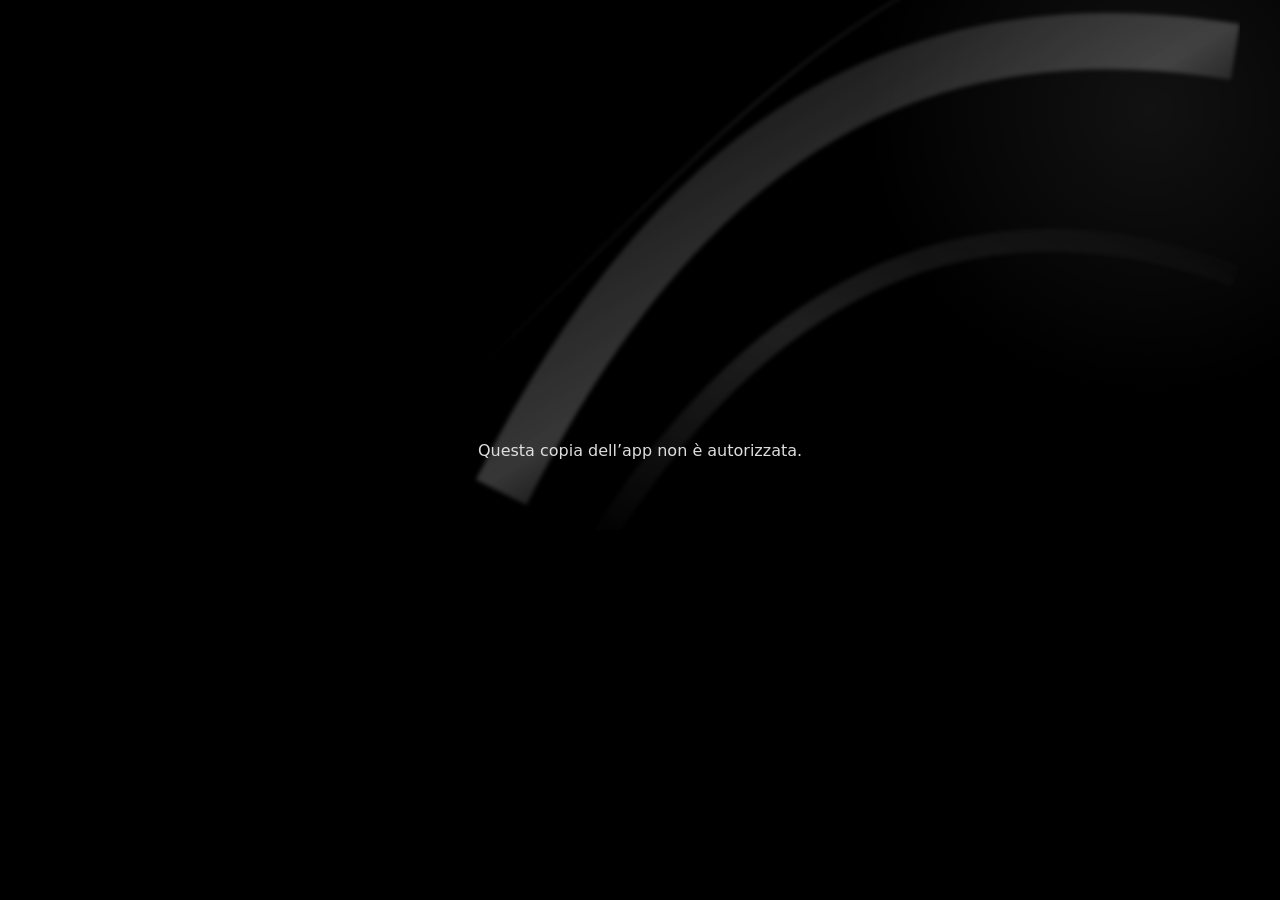
==== commit 547caf25: "Protezione:" ====
--- a/index.html
+++ b/index.html
@@ -1,12 +1,16 @@
 <!doctype html>
 <html lang="it"><head><meta charset="UTF-8" />
 <meta name="viewport" content="width=device-width, initial-scale=1.0, viewport-fit=cover" />
-<meta name="theme-color" content="#000000" /><link rel="manifest" href="./manifest.webmanifest?v=dw-fotografi-v58" />
+<meta name="theme-color" content="#000000" /><link rel="manifest" href="./manifest.webmanifest?v=dw-fotografi-v65" />
 <meta name="apple-mobile-web-app-title" content="DigitalWorld" /><link rel="icon" type="image/png" href="./favicon.png" /><link rel="apple-touch-icon" sizes="180x180" href="./icon-180.png" />
 <meta name="apple-mobile-web-app-capable" content="yes" /><meta name="apple-mobile-web-app-status-bar-style" content="black" />
-<title>Digital World Fotografi</title>  <script type="module" crossorigin src="/assets/main-uLn4VYfi.js"></script>
-  <link rel="modulepreload" crossorigin href="/assets/preventivo-C3HFZd-D.js">
-  <link rel="stylesheet" crossorigin href="/assets/preventivo-BN5jqcRF.css">
-  <link rel="stylesheet" crossorigin href="/assets/main-Q-q_CuCv.css">
+<title>Digital World Fotografi</title>  <script type="module" crossorigin src="/assets/main-D8fKf2X6.js"></script>
+  <link rel="modulepreload" crossorigin href="/assets/brand-DRbRrTmS.js">
+  <link rel="modulepreload" crossorigin href="/assets/librerie-B4zQ2TGJ.js">
+  <link rel="modulepreload" crossorigin href="/assets/preventivo-CNuaAb-x.js">
+  <link rel="modulepreload" crossorigin href="/assets/videoGalleria-DLyxDkNV.js">
+  <link rel="stylesheet" crossorigin href="/assets/brand-s4m64xDM.css">
+  <link rel="stylesheet" crossorigin href="/assets/preventivo-CXu_sITa.css">
+  <link rel="stylesheet" crossorigin href="/assets/main-6wbNGmea.css">
 </head>
 <body><div id="root"></div></body></html>
--- a/assets/brand-s4m64xDM.css
+++ b/assets/brand-s4m64xDM.css
@@ -0,0 +1 @@
+:root{--bg:#0b0b0b;--card:#161616;--line:#2a2a2a;--red:#5a5a5a;--gold:#f0f0f0;--tx:#f2efe6;--mut:#9a958a;font-family:system-ui,-apple-system,Segoe UI,Roboto,sans-serif;color:var(--tx);background:var(--bg)}*{box-sizing:border-box}body{margin:0;background:var(--bg)}.top{background:#000}.app{max-width:720px;margin:0 auto;min-height:100vh;padding-bottom:84px}.top{position:sticky;top:0;z-index:5;background:#000;border-bottom:2px solid var(--gold);padding:12px 16px}.logo{color:var(--gold);font-size:20px;letter-spacing:.5px}.logo span{color:var(--red);font-weight:700}main{padding:12px}.card{background:var(--card);border:1px solid var(--line);border-radius:14px;padding:14px;margin-bottom:12px}h3{color:var(--gold);font-size:15px;margin:6px 0 10px;text-transform:uppercase;letter-spacing:.6px}.row{display:flex;gap:8px;align-items:center;margin-bottom:12px;flex-wrap:wrap}.row input{flex:1;min-width:110px}input,select,textarea{width:100%;background:#0e0e0e;color:var(--tx);border:1px solid var(--line);border-radius:10px;padding:11px;font-size:16px}input:focus,select:focus,textarea:focus{outline:none;border-color:var(--gold)}textarea{min-height:60px;resize:vertical}.campo{display:flex;flex-direction:column;gap:4px;margin-bottom:8px}.campo span{font-size:12px;color:var(--mut)}.grid2{display:grid;grid-template-columns:1fr 1fr;gap:0 10px}.grid3{display:grid;grid-template-columns:1fr 1fr 1fr;gap:0 8px}.coppia-ora{grid-column:1/-1;display:grid;grid-template-columns:1.4fr .8fr;gap:0 10px}.grid2 .campo:last-child:nth-child(odd){grid-column:1/-1}.btn{display:inline-flex;align-items:center;justify-content:center;gap:6px;background:#222;color:var(--tx);border:1px solid #3a3a3a;border-radius:10px;padding:11px 14px;font-size:15px;cursor:pointer;text-decoration:none;font-weight:600}.btn.sm{padding:7px 10px;font-size:13px}.btn.red{background:var(--red);border-color:var(--red);color:#fff}.btn.gold{background:var(--gold);border-color:var(--gold);color:#111}.btn.wa{background:#0f3d24;border-color:#1f7a47}.btn.danger{background:transparent;color:#ff6b6b;border-color:#5a1a1a}.btn.big{width:100%;padding:16px;font-size:18px}.btn:disabled{opacity:.4}.acts{display:flex;gap:8px;flex-wrap:wrap;margin:10px 0}.acts.sticky{position:sticky;bottom:76px;background:var(--bg);padding:8px 0}.ev .evhead{display:flex;justify-content:space-between;gap:10px;cursor:pointer}.ev small{display:block;color:var(--mut);font-size:12px;margin-top:3px;text-transform:capitalize}.right{text-align:right;display:flex;flex-direction:column;align-items:flex-end;gap:4px}.gold{color:var(--gold)}.red{color:#ff4d5e}.badge{font-size:11px;font-weight:700;padding:3px 8px;border-radius:20px;text-transform:uppercase;letter-spacing:.5px}.badge.p{border:1px solid var(--gold);color:var(--gold)}.badge.c{background:var(--red);color:#fff}.esempio{display:flex;justify-content:space-between;align-items:center;background:#1e1e1e;color:var(--gold);border-radius:8px;padding:4px 4px 4px 10px;margin-bottom:8px;font-size:13px}.pacchetti{display:grid;grid-template-columns:1fr 1fr;gap:8px}.pk{border:1px solid var(--line);border-radius:12px;padding:10px;display:flex;flex-direction:column;gap:3px;cursor:pointer}.pk input{display:none}.pk.on{border-color:var(--gold);background:#1c1c1c}.pk small{color:var(--mut);font-size:11px}.check{display:flex;align-items:center;gap:10px;padding:10px 0;border-bottom:1px solid var(--line)}.check input{width:22px;height:22px;accent-color:var(--red)}.poster-qta{border-bottom:1px solid var(--line)}.poster-qta>.check{border-bottom:0}.poster-qta .qta{display:flex;align-items:center;gap:10px;padding:0 0 10px 32px;font-size:14px;color:var(--mut)}.poster-qta .qta select{width:auto;min-width:72px;padding:6px 8px}.check span{flex:1}.check em{color:var(--gold);font-style:normal;font-size:14px}.check.locked{opacity:.75}.riga{display:flex;justify-content:space-between;gap:10px;padding:7px 0;border-bottom:1px dashed var(--line);font-size:14px}.riga small{color:var(--mut)}.riga.tot{font-size:17px;border:none;color:var(--gold)}.riga.ok{color:#7bd88f}.riga.click{cursor:pointer}.x{background:none;border:none;color:#ff6b6b;font-size:14px;margin-left:6px}.hint{color:var(--mut);font-size:13px}.warn{color:#ffb347;font-size:13px}.okmsg{color:#7bd88f;margin:8px 0 0;font-size:14px}.tabs{position:fixed;bottom:0;left:0;right:0;display:flex;background:#000;border-top:2px solid var(--gold);z-index:6;padding-bottom:env(safe-area-inset-bottom)}.tabs button{flex:1;background:none;border:none;color:var(--mut);padding:8px 2px;font-size:11px;display:flex;flex-direction:column;align-items:center;gap:2px}.tabs button span{font-size:20px}.tabs button.on{color:var(--gold)}.tabs button.on span{filter:drop-shadow(0 0 4px var(--red))}.modal{position:fixed;top:0;right:0;bottom:0;left:0;background:#000;z-index:10;display:flex;flex-direction:column}.modalbar{display:flex;gap:8px;align-items:center;padding:10px;border-bottom:1px solid var(--gold)}.modalbar b{flex:1;font-size:13px;overflow:hidden;text-overflow:ellipsis;white-space:nowrap}.modal .hint{text-align:center;margin:6px}.pdfpagine{flex:1;overflow:auto;background:#111;padding:8px 8px 24px}.pdfpagine figure{margin:0 0 14px}.pdfpagine figcaption{color:var(--gold);font-size:12px;margin:0 0 4px}.pdfpagine img{width:100%;height:auto;background:#fff;display:block}.clausole ol{padding-left:18px;font-size:13px;line-height:1.5;color:#ddd}.pkedit{border-bottom:1px solid var(--line);padding-bottom:8px;margin-bottom:10px}@media (max-width:380px){.grid3{grid-template-columns:1fr 1fr}}.toast{position:fixed;left:12px;right:12px;bottom:84px;z-index:20;padding:14px;border-radius:12px;font-weight:600;max-width:696px;margin:0 auto}.toast.ok{background:#1f5d36;color:#fff}.toast.err{background:var(--red);color:#fff}.confirm{border:1px solid var(--gold);border-radius:12px;padding:12px;margin-top:10px;background:#1c1c1c}details summary{list-style:none;margin-bottom:8px}details summary::-webkit-details-marker{display:none}.logoimg{display:block;height:44px;width:auto;margin:-4px 0}.cnt{display:inline-block;min-width:22px;padding:1px 7px;border-radius:12px;background:var(--red);color:#fff;font-size:12px;text-align:center;margin-left:6px;vertical-align:middle}.cnt.ok{background:#1f7a47}.prom{display:flex;justify-content:space-between;align-items:center;gap:10px;padding:10px 0;border-bottom:1px solid var(--line)}.prom small{display:block;color:var(--mut);font-size:12px;margin-top:3px;text-transform:capitalize}.prom .right{gap:6px}.click{cursor:pointer}.badge.ok{background:#1f7a47;color:#fff}.tabs button span{position:relative}.tabbadge{position:absolute;top:-4px;right:-12px;background:var(--red);color:#fff;font-style:normal;font-size:10px;font-weight:700;border-radius:10px;padding:0 5px;line-height:16px}.calhead{display:flex;justify-content:space-between;align-items:center;gap:8px;margin-bottom:10px}.calhead b{font-size:17px;color:var(--gold)}.calhead h3{margin:0}.cal{display:grid;grid-template-columns:repeat(7,1fr);gap:4px}.dow{text-align:center;color:var(--mut);font-size:12px;padding:4px 0}.day{aspect-ratio:1;background:#0e0e0e;border:1px solid var(--line);border-radius:8px;color:var(--tx);font-size:14px;display:flex;flex-direction:column;align-items:center;justify-content:center;padding:0;cursor:pointer}.day i{font-style:normal;font-size:11px;color:var(--gold);line-height:1}.day.has{border-color:var(--gold);background:#1c1c1c}.day.clash{border-color:#ff6b6b;background:#3a1010}.day.clash i{color:#ff6b6b;font-weight:700}.day.today{outline:2px solid var(--red)}.day.sel{background:var(--gold);color:#111}.day.sel i{color:#111}.warnbox{border-color:#ff6b6b;background:#2a0f0f}.warnbox b{color:#ffb3b3}.chart{display:flex;align-items:flex-end;gap:4px;height:150px;padding:8px 0;border-bottom:1px solid var(--line)}.bar{flex:1;display:flex;flex-direction:column;align-items:center;justify-content:flex-end;height:100%}.bar span{display:block;width:100%;background:linear-gradient(var(--gold),#6e6e6e);border-radius:4px 4px 0 0;min-height:1px}.bar small{font-size:10px;color:var(--mut);margin-top:3px}.bar em{font-style:normal;font-size:9px;color:var(--tx);margin-bottom:2px}.check.cons input[type=date]{width:auto;padding:6px 8px;font-size:14px}.ok-msg{color:#7bd88f;font-weight:600;margin:8px 0 0}.tabs button{font-size:10px}.blocco{min-height:100vh;display:flex;flex-direction:column;align-items:center;justify-content:center;gap:14px;padding:24px;text-align:center;background:#000}.blocco .logoimg{height:70px;margin-bottom:10px}.blocco h2{color:var(--gold);margin:0}.blocco p{margin:0}.blocco a.btn{text-decoration:none;display:inline-block}.licavviso{background:#1e1e1e;color:var(--gold);padding:10px 16px;font-size:14px;border-bottom:1px solid var(--line)}.licavviso a{color:var(--tx);font-weight:600}.licprova{display:flex;flex-wrap:wrap;align-items:center;gap:6px;justify-content:center;text-align:center;font-size:15px}.licprova .conto{font-variant-numeric:tabular-nums;color:var(--tx);font-size:17px}.licprova a{margin-left:6px}.day u{text-decoration:none;font-size:10px;color:silver;line-height:1}.day.gimp:not(.has){border-color:#6a6a6a}.occ{display:flex;gap:8px;margin:2px 0 12px}.occ button{flex:1;min-height:46px;border-radius:12px;border:1px solid var(--line);background:#141414;color:var(--tx);font-size:14px;padding:8px 4px}.occ button:disabled{opacity:.35}.occ button.on{background:var(--gold);color:#111;border-color:var(--gold);font-weight:650}.gimpegno{text-decoration:none;color:var(--tx);border-left:3px solid #9a9a9a;padding-left:8px}.gimpegno small{color:var(--mut)}.gcal .gcal-ok{margin-left:6px;font-size:11px;vertical-align:middle}.gcal select{width:100%}.gcal-ev{margin:-4px 4px 10px}.gimport ol{margin:8px 0 6px;padding-left:20px;line-height:1.5}.gimport ol li{margin:3px 0}.gimport details{margin:10px 0}.gimport summary{cursor:pointer;padding:4px 0}.gimport .btn.danger{margin-top:4px}.listino-tipi{display:flex;flex-wrap:wrap;gap:6px;margin:8px 0 10px}.listino-titolo{margin:6px 0}.pk-extra{margin-top:6px}.pk-flag{display:flex;flex-wrap:wrap;gap:14px;margin:4px 0}.promo-edit{border:1px dashed rgba(200,160,80,.5);border-radius:10px;padding:8px 10px;margin-top:6px}.promo-edit.on{border-style:solid;background:#c8a05014}.promo-stato{font-size:.8em;padding:1px 8px;border-radius:9px;background:#7f7f7f33;margin-left:6px}.promo-stato.on{background:#2e7d32;color:#fff}.grid3{display:grid;grid-template-columns:repeat(auto-fit,minmax(140px,1fr));gap:8px}.prezzo-vecchio{opacity:.6;font-weight:400;margin-right:4px}.promo-tag,.promo-firmato{display:block;font-style:normal;font-size:.75em;font-weight:600;color:#c0392b}.promo-firmato{color:inherit;opacity:.7;font-weight:400}.firmapad{position:fixed;top:0;right:0;bottom:0;left:0;z-index:30;background:#000;display:flex;flex-direction:column;gap:8px;padding:max(10px,env(safe-area-inset-top)) max(10px,env(safe-area-inset-right)) max(10px,env(safe-area-inset-bottom)) max(10px,env(safe-area-inset-left));overscroll-behavior:none;touch-action:none;user-select:none;-webkit-user-select:none}.firmabar{display:flex;align-items:center;gap:10px;border-bottom:1px solid var(--gold);padding-bottom:8px}.firmabar div{flex:1;display:flex;flex-direction:column}.firmabar b{color:var(--gold);text-transform:uppercase;letter-spacing:.6px;font-size:14px}.firmabar small{font-size:17px;font-weight:700}.firmaarea{flex:1;position:relative;background:#fff;border-radius:12px;min-height:140px;overflow:hidden}.firmaarea canvas{position:absolute;top:0;right:0;bottom:0;left:0;width:100%;height:100%;display:block;touch-action:none;cursor:crosshair;z-index:2}.firmalinea{position:absolute;left:6%;right:6%;bottom:24%;border-bottom:1.5px dashed #b9b2a0;z-index:1}.firmalinea span{position:absolute;left:0;bottom:4px;color:#b9b2a0;font-size:18px}.firmaph{position:absolute;top:0;right:0;bottom:0;left:0;margin:0;display:flex;align-items:center;justify-content:center;color:#c9c2b0;font-size:22px;z-index:1;pointer-events:none}.firmalegale{margin:0;font-size:13px;color:var(--tx);text-align:center}.firmaacts{display:flex;gap:10px}.firmaacts .btn{flex:1;padding:14px}@media (orientation:landscape) and (max-height:520px){.firmapad{gap:5px}.firmabar{padding-bottom:4px}.firmabar small{font-size:15px}.firmaacts .btn{padding:9px}.firmalegale{font-size:12px}}.firmaimg{background:#fff;border-radius:10px;padding:8px;display:flex;justify-content:center;margin-bottom:8px}.firmaimg img{max-width:100%;max-height:110px}.badge.firm{background:#1f7a47;color:#fff}.pk-album{border:1px solid var(--line);border-radius:12px;padding:10px 12px;margin:10px 0;background:#ffffff08}.pk-album.on{border-color:var(--gold);background:#c9a22714}.sw-riga{display:flex;align-items:center;justify-content:space-between;gap:12px;cursor:pointer;min-height:44px}.sw-riga span{display:flex;flex-direction:column;gap:2px}.sw-riga b{font-size:16px}.sw-riga small{color:var(--mut);font-size:13px}.sw-riga input{-moz-appearance:none;appearance:none;-webkit-appearance:none;flex:none;width:52px;height:30px;border-radius:15px;background:#3a3a3a;border:1px solid #666;position:relative;margin:0;cursor:pointer;transition:background .15s}.sw-riga input:after{content:"";position:absolute;top:3px;left:3px;width:24px;height:24px;border-radius:50%;background:#fff;transition:left .15s}.sw-riga input:checked{background:var(--gold)}.sw-riga input:checked:after{left:25px}.pk-album .grid2{margin-top:8px}select{-webkit-appearance:none;-moz-appearance:none;appearance:none;background-image:url("data:image/svg+xml,%3Csvg xmlns='http://www.w3.org/2000/svg' width='12' height='8'%3E%3Cpath d='M1 1l5 5 5-5' fill='none' stroke='%239a958a' stroke-width='2'/%3E%3C/svg%3E");background-repeat:no-repeat;background-position:right 12px center;padding-right:34px}.prezzi-pag{display:flex;flex-direction:column;gap:12px}.prezzi-pk{display:flex;flex-direction:column;gap:12px;min-width:0}.extra-card{min-width:0}.tipi-chips{display:flex;gap:8px;overflow-x:auto;-webkit-overflow-scrolling:touch;scrollbar-width:none;margin:0 -16px;padding:2px 16px 6px;scroll-snap-type:x proximity}.tipi-chips::-webkit-scrollbar{display:none}.chip{flex:none;min-height:44px;padding:0 16px;border-radius:22px;border:1px solid var(--line);background:var(--card);color:var(--tx);font-size:15px;white-space:nowrap;cursor:pointer;scroll-snap-align:start}.chip.on{background:var(--gold);border-color:var(--gold);color:#000;font-weight:700}.chips{display:flex;flex-wrap:wrap;gap:8px;margin-top:8px}.pk-titolo{margin:4px 0 0;font-size:14px;letter-spacing:.5px;text-transform:uppercase;color:var(--mut)}.pk-lista{display:flex;flex-direction:column;gap:10px}.pk-card{background:var(--card);border:1px solid var(--line);border-radius:14px;overflow:hidden}.pk-card.aperta,.pk-card.scelta{border-color:var(--gold)}.pk-card.scelta{box-shadow:0 0 0 2px var(--gold)}.pk-testa{all:unset;box-sizing:border-box;width:100%;display:flex;align-items:center;gap:12px;padding:14px;min-height:64px;cursor:pointer}.pk-nome{flex:1;min-width:0;display:flex;flex-direction:column;gap:3px}.pk-nome b{font-size:17px}.pk-nome small{color:var(--mut);font-size:13px;white-space:nowrap;overflow:hidden;text-overflow:ellipsis}.pk-prezzo{display:flex;flex-direction:column;align-items:flex-end;gap:2px;flex:none}.pk-prezzo b{font-size:17px;color:var(--gold)}.pk-prezzo s{color:var(--mut);font-size:13px}.pk-prezzo b.promo{color:#7bd88f}.pk-prezzo small{font-size:12px;color:var(--mut)}.chev{flex:none;color:var(--mut);font-size:16px;width:16px;text-align:center}.pk-corpo{padding:12px 14px 14px;display:flex;flex-direction:column;gap:10px;border-top:1px solid var(--line)}.pk-piano{display:flex;flex-direction:column;gap:8px}.pk-rate-riga{display:flex;flex-direction:column;gap:4px;padding-bottom:8px;border-bottom:1px dashed var(--line)}.pk-servizi b{font-size:14px}.pk-fondo{display:flex;justify-content:flex-end}.promo-edit{border:1px solid var(--line);border-radius:12px;padding:0 12px}.promo-edit.on{border-color:#7bd88f}.promo-testa{all:unset;box-sizing:border-box;width:100%;display:flex;align-items:center;gap:10px;min-height:48px;cursor:pointer}.promo-testa b{flex:1}.promo-stato.no{color:var(--mut);font-size:13px}.promo-edit .grid3{padding-bottom:10px}.nuovo-pk{min-height:50px;border-style:dashed;width:100%}.extra-card h4{margin:14px 0 4px;font-size:13px;color:var(--mut);text-transform:uppercase;letter-spacing:.5px}.extra-riga{display:flex;align-items:flex-start;justify-content:space-between;gap:8px 12px;min-height:52px;border-bottom:1px solid var(--line);flex-wrap:wrap}.compreso{display:flex;align-items:flex-start;gap:6px;font-size:13px;color:var(--mut);line-height:1.25;flex:1 1 100%;max-width:100%;justify-content:flex-end}.compreso span{white-space:normal}.compreso.on{color:#e7c27a}.compreso input{width:16px;height:16px;margin-top:1px;accent-color:#e7c27a;flex:none}.compreso-box{flex:0 1 auto;max-width:100%;align-self:center}.compreso-box.aperta{flex:1 1 100%;align-self:stretch}.compreso-testa{display:inline-flex;align-items:center;gap:8px;max-width:100%;min-height:36px;padding:0 10px;border-radius:10px;border:1px solid var(--line);background:transparent;color:var(--mut);font-size:13px;text-align:left}.compreso-box.aperta .compreso-testa{display:flex;width:100%}.compreso-box.on .compreso-testa{border-color:#e7c27a;color:#e7c27a}.compreso-testa .segno{width:16px;height:16px;border:1.5px solid currentColor;border-radius:4px;display:inline-flex;align-items:center;justify-content:center;font-size:11px;line-height:1;flex:none}.compreso-box.on .segno{background:#e7c27a;color:#111;border-color:#e7c27a}.compreso-testa span{white-space:normal;line-height:1.2}.compreso-testa i{margin-left:auto;font-style:normal;flex:none}.compreso-lista{display:flex;flex-direction:column;gap:2px;width:100%;margin-top:6px;padding:4px 8px;border:1px solid var(--line);border-radius:10px}.compreso-voce{display:flex;align-items:flex-start;gap:8px;min-height:40px;padding:8px 2px;font-size:14px}.compreso-voce input{width:18px;height:18px;margin-top:1px;accent-color:#e7c27a;flex:none}.compreso-voce span{white-space:normal;line-height:1.25}.compreso-voce.on{color:#e7c27a}.pk-corpo .compreso{grid-column:1/-1;justify-content:flex-start}.extra-gruppo .extra-riga:last-child{border-bottom:0}.extra-riga>span:first-child{flex:1;font-size:15px}.extra-val{display:flex;align-items:center;gap:6px;flex:1 1 180px;flex-wrap:wrap;justify-content:flex-end;max-width:100%}.extra-val i{font-style:normal;color:var(--mut)}.extra-val input{width:96px;text-align:right;padding:10px}.extra-custom{display:flex;align-items:center;gap:8px;min-height:48px;border-top:1px dashed var(--line);padding:6px 0;flex-wrap:wrap}.extra-custom>input{flex:1;min-width:0}.extra-custom>textarea{flex:1 1 100%;min-height:72px;background:#111;color:var(--tx);border:1px solid #3a3a3a;border-radius:8px;padding:8px}.extra-nuovo{display:flex;flex-wrap:wrap;gap:8px;align-items:center;margin-top:12px}.extra-nuovo>input,.extra-nuovo>select{flex:1 1 140px;min-width:0}@media (max-width:560px){.extra-card h4{margin:8px 0 0}.extra-riga{display:grid;grid-template-columns:minmax(0,1fr) auto;gap:4px 8px;min-height:0;padding:6px 0;align-items:center}.extra-val{flex:none;justify-content:flex-end}.extra-val input{width:74px;padding:7px 8px}.compreso-box{grid-column:1 / -1;align-self:start;justify-self:start}.compreso-box.aperta{justify-self:stretch}.compreso-testa{min-height:32px;padding:0 8px;width:auto}.compreso-box.aperta .compreso-testa{width:100%}.compreso-voce{min-height:0;padding:4px 2px}.extra-custom{display:grid;grid-template-columns:minmax(0,1fr) auto;gap:6px;min-height:0;padding:6px 0;align-items:center}.extra-custom>input{grid-column:1 / -1}.extra-custom>.btn{justify-self:end}.extra-custom .compreso-box{grid-column:1 / -1}.extra-nuovo{gap:6px;margin-top:8px}}.info-btn{all:unset;cursor:pointer;color:var(--mut);padding:0 6px;font-size:16px}.info-txt{margin:4px 0}.sez-titolo{margin:18px 2px 6px;font-size:15px}.btn.ghost{background:transparent;border:1px solid var(--line);color:var(--mut);align-self:center}.sw-riga input:checked{background:#2e9d5b;border-color:#2e9d5b}.extra-val input::-webkit-outer-spin-button,.extra-val input::-webkit-inner-spin-button,.pk-corpo input::-webkit-outer-spin-button,.pk-corpo input::-webkit-inner-spin-button{-webkit-appearance:none;margin:0}.extra-val input,.pk-corpo input[type=number]{-moz-appearance:textfield;-webkit-appearance:textfield;appearance:textfield}.v-impagina>.imp-pagina{grid-column:1/-1}.imp-pagina label.hint input,.imp-pagina label.hint select,.imp-pagina .imp-cerca{display:block;width:100%;margin:6px 0;background:#111;color:var(--tx);border:1px solid #3a3a3a;border-radius:8px;padding:8px;box-sizing:border-box}.imp-editor{display:flex;gap:16px;align-items:flex-start}.imp-lavoro{flex:1;min-width:0;display:flex;justify-content:center;align-items:flex-start}.imp-pannello{width:340px;flex:0 0 340px;position:sticky;top:8px;max-height:calc(100dvh - 24px);overflow:auto}.imp-editor .imp-stage{overflow:hidden;background:transparent;border:0}@media (max-width:860px){.imp-editor{flex-direction:column}.imp-pannello{width:auto;flex:1 1 auto;position:static;max-height:none}}.imp-tools{display:flex;flex-wrap:wrap;gap:8px;margin:10px 0}.imp-sfoglia{position:relative}.imp-stage{width:100%;overflow:auto;border-radius:12px;background:#1a1a1a;border:1px solid #3a3a3a;touch-action:none}.imp-safe{position:absolute;border:3px dashed #c6a15b;pointer-events:none;z-index:40;box-sizing:border-box}.imp-num{position:absolute;left:0;right:0;bottom:2%;text-align:center;z-index:41;pointer-events:none;color:#111}.imp-colore{display:flex;align-items:center;gap:6px}.imp-tono{width:28px;height:28px;border-radius:50%;border:1px solid #666;padding:0}.imp-freccia{position:absolute;top:50%;transform:translateY(-50%);z-index:6;width:44px;height:72px;border:0;border-radius:12px;background:#0000008c;color:#fff;font-size:32px;line-height:1;cursor:pointer}.imp-freccia.sx{left:8px}.imp-freccia.dx{right:8px}.imp-freccia:disabled{opacity:.28}.imp-dissolvi{animation:impFade .55s ease}@keyframes impFade{0%{opacity:0}to{opacity:1}}.imp-tela{transform-origin:top left;position:relative}.imp-sfondo{position:absolute;top:0;right:0;bottom:0;left:0;width:100%;height:100%;object-fit:cover;pointer-events:none;z-index:0}.imp-el{position:absolute;box-sizing:border-box;overflow:hidden;cursor:grab;background:#f3f3f3}.imp-el.on{outline:4px solid #c6a15b;outline-offset:-4px}.imp-el img{position:absolute;pointer-events:none;max-width:none}.imp-vuota,.imp-testo{display:flex;align-items:center;justify-content:center;width:100%;height:100%;color:#666}.imp-testo{white-space:nowrap}.imp-resize{position:absolute;right:0;bottom:0;width:28px;height:28px;background:#c6a15b;cursor:nwse-resize;z-index:5}.imp-scheda{margin-top:10px}.imp-griglia{display:grid;grid-template-columns:repeat(auto-fill,minmax(150px,1fr));gap:10px}.imp-card{padding:8px;text-align:left}.imp-card.sel{outline:2px solid var(--gold)}.imp-mini-btn{background:transparent;color:inherit;border:0;width:100%;cursor:pointer;text-align:left}.imp-mini-box{height:120px;display:flex;align-items:center;justify-content:center;background:#111;border-radius:8px;overflow:hidden}.imp-mini{position:relative;max-height:110px;max-width:100%}.imp-mini i,.imp-mini em{position:absolute;overflow:hidden}.imp-mini i img{width:100%;height:100%;object-fit:cover;display:block}.imp-mini em{font-size:7px;line-height:1}.imp-voce{display:flex;flex-direction:column;align-items:flex-start;width:100%;margin-top:8px;cursor:pointer;color:inherit}.imp-voce small,.imp-card small{color:var(--mut);display:block}.st{position:fixed;top:0;right:0;bottom:0;left:0;z-index:900;display:grid;background:#2a2a2a;color:#eee;font-size:13px;grid-template-columns:210px minmax(0,1fr) 172px;grid-template-rows:auto auto minmax(0,1fr) auto;grid-template-areas:"top top top" "ctx ctx ctx" "sx tela dx" "giu giu giu";padding:env(safe-area-inset-top) env(safe-area-inset-right) 0 env(safe-area-inset-left);user-select:none;-webkit-user-select:none}.st button{font:inherit}.st-b{background:#474747;color:#f0f0f0;border:1px solid #5c5c5c;border-radius:6px;padding:6px 10px;min-height:32px;cursor:pointer;white-space:nowrap;line-height:1.1}.st-b:hover:not(:disabled){background:#555}.st-b:disabled{opacity:.4;cursor:default}.st-b.on{background:#d9d9d9;color:#111;border-color:#d9d9d9}.st-b.gold{background:#e8e8e8;color:#111;border-color:#e8e8e8;font-weight:600}.st-b.danger,.st-tendina .danger{color:#ff8a80}.st-top{grid-area:top;display:flex;align-items:center;gap:8px;padding:8px 10px;background:#1d1d1d;border-bottom:1px solid #111;flex-wrap:wrap}.st-titolo{display:flex;flex-direction:column;min-width:0;max-width:340px;margin:0 6px}.st-titolo b{white-space:nowrap;overflow:hidden;text-overflow:ellipsis}.st-titolo small{color:#a8a8a8;font-size:11px;white-space:nowrap;overflow:hidden;text-overflow:ellipsis}.st-gruppo{display:flex;gap:2px}.st-gruppo .st-b{border-radius:0}.st-gruppo .st-b:first-child{border-radius:6px 0 0 6px}.st-gruppo .st-b:last-child{border-radius:0 6px 6px 0}.st-zoom{min-width:56px}.st-spazio{flex:1}.st-occ{color:#ddd;font-size:12px;max-width:260px;overflow:hidden;text-overflow:ellipsis;white-space:nowrap}.st-menu{position:relative}.st-tendina{position:absolute;top:calc(100% + 4px);left:0;min-width:250px;background:#303030;border:1px solid #555;border-radius:8px;box-shadow:0 12px 30px #00000080;padding:6px;z-index:20;display:flex;flex-direction:column;gap:2px}.st-menu.dx .st-tendina{left:auto;right:0}.st-tendina button,.st-tendina a{background:transparent;border:0;color:#eee;text-align:left;padding:9px 10px;border-radius:6px;cursor:pointer;font-size:13px;word-break:break-all}.st-tendina button:hover:not(:disabled){background:#454545}.st-tendina button:disabled{opacity:.4}.st-tendina label{display:flex;flex-direction:column;gap:4px;padding:6px 10px;color:#bbb;font-size:12px}.st-tendina input{background:#1b1b1b;color:#eee;border:1px solid #555;border-radius:6px;padding:7px}.st-ctx{grid-area:ctx;display:flex;align-items:center;gap:6px;padding:6px 10px;background:#353535;border-bottom:1px solid #1e1e1e;overflow-x:auto;scrollbar-width:thin;min-height:46px}.st-ctx>*{flex:none}.st-tit{color:#fff;margin-right:4px}.st-mut{color:#a5a5a5;font-size:12px}.st-sep{width:1px;height:24px;background:#555;margin:0 4px}.st-seg{display:inline-flex;background:#232323;border:1px solid #4e4e4e;border-radius:7px;padding:2px;gap:2px}.st-seg button{background:transparent;border:0;color:#cfcfcf;padding:5px 9px;border-radius:5px;cursor:pointer;white-space:nowrap;min-height:28px}.st-seg button.on{background:#d9d9d9;color:#111}.st-largo{display:flex;width:100%}.st-largo button{flex:1;padding:5px 2px}.st-colore{display:inline-flex;width:30px;height:30px;border-radius:50%;overflow:hidden;border:1px solid #777;cursor:pointer}.st-colore input{width:44px;height:44px;margin:-7px;border:0;padding:0;background:none;cursor:pointer}.st-range{display:inline-flex;align-items:center;gap:6px;color:#ccc;font-size:12px}.st-range input{width:110px}.st-testo{background:#1b1b1b;color:#eee;border:1px solid #555;border-radius:6px;padding:6px 8px;width:200px}.st-sel{background:#1b1b1b;color:#eee;border:1px solid #555;border-radius:6px;padding:6px;max-width:100%}.st-pan{background:#383838;display:flex;flex-direction:column;min-height:0;overflow:hidden}.st-riga{display:flex;align-items:center;gap:8px;padding:7px 8px;flex-wrap:wrap}.st-riga>b{font-size:12px;text-transform:uppercase;letter-spacing:.06em;color:#ddd}.st-modelli{grid-area:sx;border-right:1px solid #1e1e1e;gap:6px;padding-bottom:6px}.st-modelli>.st-seg,.st-modelli>.st-chips,.st-modelli>.st-sel{margin:0 8px}.st-chips{display:flex;flex-wrap:wrap;gap:3px;align-items:center}.st-chips button{background:#2a2a2a;border:1px solid #4e4e4e;color:#ddd;border-radius:5px;min-width:28px;height:26px;padding:0 6px;cursor:pointer}.st-chips button.on{background:#d9d9d9;color:#111}.st-griglia{overflow-y:auto;display:grid;grid-template-columns:repeat(auto-fill,minmax(84px,1fr));gap:8px;padding:4px 8px 10px;align-content:start;flex:1;min-height:0}.st-lay{background:#2d2d2d;border:1px solid #474747;border-radius:6px;padding:6px 4px 4px;display:flex;flex-direction:column;align-items:center;gap:4px;cursor:pointer;color:#bbb}.st-lay:hover{border-color:#bbb}.st-lay small{font-size:10px;line-height:1.1;max-width:100%;overflow:hidden;text-overflow:ellipsis;white-space:nowrap}.st-fogli{grid-area:dx;border-left:1px solid #1e1e1e}.st-icone{display:flex;gap:3px;padding:0 8px 6px}.st-icone .st-b{padding:4px 0;flex:1;min-height:28px}.st-lista{overflow-y:auto;flex:1;min-height:0;padding:2px 8px 10px;display:flex;flex-direction:column;gap:8px}.st-foglio{background:transparent;border:2px solid transparent;border-radius:6px;padding:4px;display:flex;flex-direction:column;align-items:center;gap:3px;cursor:pointer;color:#ccc}.st-foglio.on{border-color:#3d8bfd;background:#2f3b4d}.st-foglio small{font-size:10.5px}.st-centro{grid-area:tela;position:relative;display:flex;flex-direction:column;min-width:0;min-height:0;background:#4b4b4b}.st-lavoro{flex:1;min-height:0;overflow:auto;display:grid;place-items:center;padding:12px;touch-action:pan-x pan-y}.st-stage{position:relative;overflow:hidden;box-shadow:0 6px 24px #00000073;flex:none;touch-action:none}.st-stage .imp-tela{position:absolute;left:0;top:0}.st-sotto{display:flex;align-items:center;justify-content:center;gap:10px;padding:5px;background:#3c3c3c;border-top:1px solid #2a2a2a;font-size:12px;color:#ccc}.st-sotto .st-b{min-height:28px;padding:2px 14px;font-size:18px}.st-toast{position:absolute;left:50%;bottom:48px;transform:translate(-50%);background:#141414f0;color:#eee;padding:9px 14px;border-radius:8px;max-width:min(560px,90%);font-size:13px;z-index:30;margin:0;box-shadow:0 6px 20px #00000080;pointer-events:none}.st-toast.err{color:#ffb4a8;border:1px solid #8a2b22}.st-fondo{position:absolute;overflow:hidden;z-index:0}.st-fondo img{position:absolute;top:0;right:0;bottom:0;left:0;width:100%;height:100%;object-fit:cover;pointer-events:none}.st-deco{background:transparent}.st-vuota{position:absolute;top:0;right:0;bottom:0;left:0;display:flex;align-items:center;justify-content:center;color:#8a8a8a;font-weight:300}.st-resize{position:absolute;right:0;bottom:0;background:#3d8bfd;cursor:nwse-resize;z-index:5}.st .imp-el.on{outline:none}.st .imp-el.on:after{content:"";position:absolute;top:0;right:0;bottom:0;left:0;border:calc(2.5px / var(--k,1)) solid #3d8bfd;pointer-events:none}.st-modelli.largo .st-griglia{grid-template-columns:1fr}.st-num{position:absolute;text-align:center;z-index:301;pointer-events:none;font-family:Georgia,serif}.st-abb{position:absolute;background:#dc282838;pointer-events:none;z-index:400}.st-taglio{position:absolute;border:1px dashed rgba(220,30,30,.9);pointer-events:none;z-index:401;box-sizing:border-box}.st-sicuro{position:absolute;border:1px dashed rgba(40,140,255,.75);pointer-events:none;z-index:401;box-sizing:border-box}.st-piega{position:absolute;background:#0000008c;pointer-events:none;z-index:402;box-shadow:0 0 0 1px #ffffff59}.st-dorso{position:absolute;background:repeating-linear-gradient(90deg,#ffaa0024 0,#ffaa0024 6px,#ffaa000f 6px,#ffaa000f 12px);pointer-events:none;z-index:399}.st-etich{position:absolute;text-align:center;color:#c82828d9;font-weight:600;pointer-events:none;z-index:403;font-family:system-ui,sans-serif;letter-spacing:.08em;text-transform:uppercase}.st-mini-bg{position:absolute;top:0;right:0;bottom:0;left:0;width:100%;height:100%;object-fit:cover}.st-mini-fondo{position:absolute;overflow:hidden}.st-mini-fondo img{position:absolute;top:0;right:0;bottom:0;left:0;width:100%;height:100%;object-fit:cover}.imp-mini u{position:absolute;top:0;bottom:0;width:1px;background:#00000059;text-decoration:none}.st-tabs{display:none}.st-foto{grid-area:giu;border-top:1px solid #1e1e1e;background:#333}.st-foto .st-riga{padding:6px 10px;border-bottom:1px solid #2a2a2a}.st-guida{margin:4px 10px 0}.st-strip{display:flex;gap:10px;overflow-x:auto;padding:8px 10px 12px;min-height:100px;align-items:center;scrollbar-width:thin;touch-action:pan-x}.st-th{position:relative;flex:none;height:84px;min-width:56px;padding:0;border:2px solid transparent;border-radius:4px;background:#222;cursor:grab;touch-action:pan-x;-webkit-touch-callout:none}.st-th img{height:80px;width:auto;max-width:130px;display:block;border-radius:2px;pointer-events:none}.st-th>span{display:block;width:60px;height:80px;background:#444}.st-th.sel{border-color:#3d8bfd}.st-th.usata img{opacity:.72}.st-th em{position:absolute;right:-5px;bottom:-5px;background:#2fb344;color:#fff;font-style:normal;font-size:10px;font-weight:700;min-width:18px;height:18px;border-radius:9px;display:grid;place-items:center;border:2px solid #333}.st-fantasma{position:fixed;width:90px;height:auto;transform:translate(-50%,-60%);opacity:.85;pointer-events:none;z-index:1000;box-shadow:0 8px 24px #0009;border:2px solid #fff}.st-anteprima{position:fixed;top:0;right:0;bottom:0;left:0;z-index:950;background:#0a0a0af5;display:flex;flex-direction:column}.st-ante-barra{display:flex;justify-content:space-between;align-items:center;padding:10px 14px;color:#ddd}.st-ante-libro{flex:1;display:flex;align-items:center;justify-content:center;gap:10px;min-height:0}.st-ante-foglio{box-shadow:0 20px 60px #000000b3}.st-freccia{font-size:26px;min-height:64px;padding:0 12px}@media (max-width:900px){.st{grid-template-columns:1fr;grid-template-rows:auto auto minmax(38vh,1fr) auto minmax(0,auto);grid-template-areas:"top" "ctx" "tela" "tabs" "pan";font-size:13px}.st-top{gap:5px;padding:6px;flex-wrap:nowrap;overflow-x:auto;scrollbar-width:none}.st-titolo{max-width:46vw;flex:0 0 auto}.st-titolo small{font-size:10px}.st-top .st-spazio{display:none}.st-foto .st-riga{flex-wrap:nowrap;overflow-x:auto;scrollbar-width:none}.st-foto .st-riga>*{flex:none}.st-toast{bottom:44px;font-size:12px;padding:6px 10px}.st-lbl{display:none}.st-tabs{grid-area:tabs;display:flex;background:#1d1d1d;border-top:1px solid #111}.st-tabs button{flex:1;background:transparent;border:0;color:#aaa;padding:10px 0;font-size:13px;border-bottom:2px solid transparent}.st-tabs button.on{color:#fff;border-bottom-color:#3d8bfd}.st-pan{grid-area:pan;display:none;max-height:36vh;border:0}.st-pan.on{display:flex}.st-foto{max-height:none}.st-lista{flex-direction:row;overflow-x:auto;overflow-y:hidden}.st-foglio{flex:none}.st-griglia{grid-template-columns:repeat(auto-fill,minmax(92px,1fr))}.st-menu .st-tendina{position:fixed;left:8px;right:8px;top:auto;bottom:calc(8px + env(safe-area-inset-bottom));max-height:70vh;overflow:auto}.st-menu.dx .st-tendina{left:8px;right:8px}.st-b{min-height:36px}.st-foto,.st-pan.st-modelli,.st-pan.st-fogli{padding-bottom:env(safe-area-inset-bottom)}}.imp-mio{display:inline-flex;align-items:center;gap:6px;background:#1c1c1c;border:1px solid #3a3a3a;border-radius:14px;padding:3px 4px 3px 10px;font-size:13px}.imp-mio button{background:transparent;border:0;color:var(--mut);cursor:pointer}.st-giro{position:absolute;overflow:visible;pointer-events:none}.st-giro img{position:absolute;max-width:none;pointer-events:none}.st .imp-el.meta:after{content:"";position:absolute;top:0;right:0;bottom:0;left:0;border:calc(4px / var(--k,1)) solid #2fb344;background:#2fb3442e;pointer-events:none}.st .imp-el.via{opacity:.45}.st-aiuto{position:absolute;background:#ff2fb3;pointer-events:none;z-index:420}.st-presa{position:absolute;left:0;top:0;background:#3d8bfd;color:#fff;cursor:move;z-index:6;display:grid;place-items:center;font-style:normal;line-height:1}.st-foglio.preso{opacity:.4}.st-foglio.prima{box-shadow:0 -4px #3d8bfd}.st-foglio.dopo{box-shadow:0 4px #3d8bfd}.st-foglio{touch-action:pan-y;-webkit-touch-callout:none}.st-num-in{width:42px;background:#1b1b1b;color:#eee;border:1px solid #555;border-radius:5px;padding:4px;text-align:right}.st-range output{min-width:38px;color:#ddd;font-variant-numeric:tabular-nums}@media (max-width:900px){.st-foglio.prima{box-shadow:-4px 0 #3d8bfd}.st-foglio.dopo{box-shadow:4px 0 #3d8bfd}.st-foglio{touch-action:pan-x}}.st-foglio img,.st-foglio *{-webkit-user-drag:none;user-select:none;-webkit-user-select:none}@media (min-width:900px){.st-ctx{flex-wrap:wrap;overflow-x:visible;row-gap:4px}}.st-primo{background:#3d8bfd!important;border-color:#3d8bfd!important;color:#fff!important;font-weight:600}.st-chip{background:#474747;color:#f0f0f0;border:1px solid #5c5c5c;border-radius:14px;padding:4px 10px;cursor:pointer;font-size:12px}.st-chip:hover{background:#5a5a5a}.st-controllo{align-items:center;justify-content:center;background:#0a0a0ab3}.st-dialogo{background:#2e2e2e;color:#eee;border:1px solid #555;border-radius:10px;padding:16px 18px;max-width:min(560px,94vw);display:flex;flex-direction:column;gap:12px;box-shadow:0 12px 40px #0009}.st-dialogo>b{font-size:16px}.st-ctl{display:flex;flex-direction:column;gap:6px}.st-ctl small{color:#aaa}.st-dialogo-bottoni{display:flex;flex-wrap:wrap;gap:8px;justify-content:flex-end}.sp{position:fixed;top:0;right:0;bottom:0;left:0;z-index:940;background:#3a3a3a;color:#eee;display:flex;flex-direction:column;font-size:13px}.sp>*{flex:none}.sp>.sp-centro{flex:1 1 0;min-height:0}.sp-centro>*{flex:none}.sp input.st-num-in{width:56px}.sp>.sp-storia{flex:0 0 34vh;min-height:150px}.sp select,.sp input{width:auto;margin:0}.sp-top{display:flex;align-items:center;gap:8px;padding:8px 12px;background:#2b2b2b;border-bottom:1px solid #1e1e1e}.sp-tit{font-size:15px}.sp-info{color:#bbb}.sp-opz{display:flex;flex-wrap:wrap;align-items:center;gap:6px 8px;padding:6px 12px;background:#353535;border-bottom:1px solid #1e1e1e}.sp-l{color:#bbb;font-size:12px;display:inline-flex;align-items:center;gap:6px}.sp-nota{margin:4px 12px;color:#e8c46a;font-size:12px}.sp-fogli{display:flex;gap:8px;overflow-x:auto;padding:8px 12px;background:#555;scrollbar-width:thin}.sp-f{flex:none;background:transparent;border:2px solid transparent;border-radius:4px;padding:2px;cursor:pointer;display:flex;flex-direction:column;align-items:center;gap:2px;color:#ddd}.sp-f.on{border-color:#3d8bfd;background:#2d2d2d}.sp-f.nuovo{margin-left:10px;box-shadow:-6px 0 0 -4px #e8c46a}.sp-f small{font-size:10px}.sp-centro{display:flex;flex-direction:column;align-items:center;justify-content:center;gap:8px;padding:8px;background:#9a9a9a;min-height:0;overflow:hidden}.sp-alt{display:flex;gap:6px;align-items:center;overflow-x:auto;max-width:100%;padding:4px;scrollbar-width:thin}.sp-alt .sp-l{color:#222;font-weight:600;white-space:nowrap}.sp-a{flex:none;background:#fff;border:2px solid transparent;border-radius:3px;padding:1px;cursor:pointer}.sp-a.on{border-color:#3d8bfd}.sp-giostra{display:flex;align-items:center;gap:22px;justify-content:center}.sp-lato{background:transparent;border:0;cursor:pointer;opacity:.85;padding:0}.sp-lato:disabled{opacity:.25;cursor:default}.sp-grande{box-shadow:0 6px 24px #00000059}.sp-nav{display:flex;align-items:center;gap:10px;color:#111}.sp-storia{overflow:auto;background:#2b2b2b;padding:8px 12px;display:flex;flex-direction:column;gap:8px}.sp-cap{background:#333;border:1px solid #444;border-radius:8px;padding:6px 8px}.sp-cap-testa{display:flex;align-items:center;gap:8px;margin-bottom:4px}.sp-cap-testa input{background:#222;border:1px solid #555;color:#eee;border-radius:5px;padding:3px 6px;min-width:0;flex:0 1 280px;font-weight:600}.sp-cap-testa small{color:#aaa}.sp-cap-foto{display:flex;flex-wrap:wrap;gap:4px 0;align-items:center}.sp-pz{display:inline-flex;align-items:center}.sp-taglio{width:16px;height:46px;background:transparent;border:0;color:transparent;cursor:pointer;padding:0;font-size:12px}.sp-taglio:hover,.sp-taglio:focus-visible{color:#e8c46a;background:#444}.sp-th{position:relative;width:62px;height:62px;background:#222;border:2px solid transparent;border-radius:4px;padding:0;overflow:hidden;cursor:pointer}.sp-th img{width:100%;height:100%;object-fit:cover;display:block}.sp-th i{display:block;width:100%;height:100%;background:#444}.sp-th small{position:absolute;left:0;right:0;bottom:0;background:#0009;color:#fff;font-size:9px;text-align:center}.sp-th:hover{border-color:#d33}.sp-th.fuori{opacity:.45;border-color:#d33}.sp-fuori{border-style:dashed}@media (max-width:900px){.sp{overflow-y:auto}.sp>.sp-storia{flex:none;min-height:0;overflow:visible}.sp-opz{flex-wrap:nowrap;overflow-x:auto}.sp-centro{overflow:visible}.sp>.sp-centro{flex:none}.sp-taglio{color:#777;width:18px}.sp-th{width:54px;height:54px}}.st-modelli>.st-scroll{flex:1 1 0;min-height:0;overflow-y:auto;-webkit-overflow-scrolling:touch}.st-scroll .st-griglia{overflow:visible;flex:none}.st-sugg{margin:0 6px 4px;background:#2c3038;border:1px solid #3d4a5e;border-radius:8px;padding-bottom:6px}.st-sugg>.st-riga{padding:5px 6px}.st-sugg>p{margin:0 8px;font-size:11px;line-height:1.35}.st-sugg-lista{display:flex;gap:6px;overflow-x:auto;padding:2px 6px 4px;-webkit-overflow-scrolling:touch}.st-sug{flex:none;max-width:140px}.st-sug.primo{border-color:#3d8bfd}.st-lib-testa{padding:4px 8px}.st-lib-testa .st-seg button{padding:3px 7px;font-size:11px}.st-lay-c{position:relative;display:flex;flex-direction:column}.st-lay-c>.st-lay{flex:1}.st-lay-c.pref>.st-lay{border-color:#c9a227}.st-lay-az{position:absolute;top:3px;right:3px;display:flex;gap:3px;opacity:0;transition:opacity .12s}.st-lay-c:hover .st-lay-az,.st-lay-c.pref .st-lay-az,.st-lay-az:focus-within{opacity:1}.st-lay-az button{width:22px;height:22px;padding:0;border-radius:50%;border:1px solid #555;background:#1b1b1bd9;color:#ccc;font-size:12px;line-height:20px;cursor:pointer}.st-lay-az .st-stella.on{color:#f2c94c;border-color:#c9a227}.st-lay-az .st-scarta:hover{color:#ff8a8a}.st-altri{grid-column:1/-1;justify-self:center}.st-th .st-spunta{position:absolute;top:3px;left:3px;width:22px;height:22px;border-radius:50%;border:1.5px solid #fff;background:#0007;color:transparent;font-size:13px;line-height:19px;text-align:center;cursor:pointer;z-index:2}.st-th .st-spunta.on{background:#3d8bfd;border-color:#3d8bfd;color:#fff}.st-th.spuntata{border-color:#3d8bfd;box-shadow:0 0 0 1px #3d8bfd}.st-spuntate{display:flex;align-items:center;gap:8px;flex-wrap:wrap;padding:2px 8px 6px;font-size:12px;color:#cfe0ff}@media (hover:none){.st-lay-az{opacity:.85}.st-lay-az button{width:26px;height:26px;line-height:24px}}@media (max-width:899px){.st-th .st-spunta{width:26px;height:26px;line-height:23px}.st-spuntate{flex-wrap:nowrap;overflow-x:auto}.st-spuntate>*{flex:none}.st-sug{max-width:130px}}.st-sugg-altri{display:none}@media (min-width:900px){.st-sugg-lista{flex-direction:column;overflow:visible;align-items:stretch;gap:6px}.st-sug{max-width:none}.st-sugg-lista:not(.tutti)>.st-sug:nth-child(n+5){display:none}.st-sugg-altri{display:block;margin:2px auto 0;min-height:0;padding:3px 10px;font-size:11px}}@media (max-width:899px){.st-pan.st-modelli{overflow-y:auto;-webkit-overflow-scrolling:touch;max-height:40vh}.st-pan.st-modelli>*{flex:none}.st-modelli>.st-scroll{overflow:visible}}.st .imp-el{touch-action:none;-webkit-user-select:none;user-select:none;-webkit-touch-callout:none;cursor:move}.st .imp-el.ritaglio{cursor:grab}.st .imp-el.ritaglio:after{border-style:dashed!important;border-color:#e8c46a!important}.st-barra{position:absolute;z-index:50;display:flex;gap:4px;padding:3px;background:#121212eb;border:1px solid #3d8bfd;border-radius:10px;box-shadow:0 4px 14px #00000080;touch-action:none}.st-barra button{min-width:var(--b,34px);height:var(--b,34px);padding:0 8px;border:0;border-radius:7px;background:#2a2a2a;color:#fff;font-size:18px;line-height:1;cursor:pointer;display:grid;place-items:center;touch-action:none;-webkit-user-select:none;user-select:none}.st-barra button.st-presa{position:static;background:#3d8bfd;cursor:move;font-style:normal}.st-barra button[data-testid=st-scambia]{cursor:grab}.st-barra button.on{background:#e8c46a;color:#111;font-size:14px;font-weight:600}.st-barra button.cestino{background:#5a1d1d}.st-barra button.cestino:hover{background:#8a2323}.st-barra.grande button{font-size:22px}.st-guida{display:flex;flex-wrap:wrap;align-items:center;gap:8px}.imp-mini img.st-mini-deco{position:absolute;z-index:2;pointer-events:none;object-fit:fill}.extra-riga>.btn.danger{flex:none;align-self:center}.extra-tolti{margin-top:8px}@media (max-width:560px){.extra-riga>.btn.danger{grid-column:1 / -1;justify-self:start}}.clausole-gia-sum{display:flex;align-items:center;justify-content:space-between;gap:10px;cursor:pointer;font-weight:600;color:var(--gold);padding:2px 0;list-style:none}.clausole-gia-sum::-webkit-details-marker{display:none}.clausole-gia-sum:after{content:"▸";opacity:.7;font-size:.9em}details[open]>.clausole-gia-sum:after{content:"▾"}.clausola-default-voce{border-top:1px dashed var(--line);padding:6px 0}.clausola-default-voce>summary{cursor:pointer;list-style:none;display:flex;align-items:center;justify-content:space-between;gap:8px;min-height:40px}.clausola-default-voce>summary::-webkit-details-marker{display:none}.clausola-default-voce>summary:after{content:"▸";opacity:.55;font-size:.85em}.clausola-default-voce[open]>summary:after{content:"▾"}.clausola-default-voce>p.hint{margin:4px 0 8px}
--- a/assets/preventivo-CXu_sITa.css
+++ b/assets/preventivo-CXu_sITa.css
@@ -0,0 +1 @@
+@font-face{font-family:"FY Serif";src:url(/assets/fy-serif-CXhqKGJe.woff2) format("woff2");font-weight:300 700;font-style:normal;font-display:swap}@font-face{font-family:"FY Serif";src:url(/assets/fy-serif-italic-JbXNAZO8.woff2) format("woff2");font-weight:300 700;font-style:italic;font-display:swap}@font-face{font-family:FY Sans;src:url(/assets/fy-sans-DBvp1Roh.woff2) format("woff2");font-weight:200 800;font-style:normal;font-display:swap}:root{--bg:#08080a;--card:#141415;--line:rgba(255,255,255,.08);--tx:#f3f1ee;--mut:#8c8a87;--mut2:#5b5a58;--gold:#c8a66b;--gold2:#e3cd9f;--gold3:#a8854a;--acc:#c8a66b;--acc2:#e3cd9f;--t1:#f3f1ee;--t2:#8c8a87;--t3:#5b5a58;--hair:rgba(255,255,255,.065);--red:#b4534a;--ok:#8fb89a;--serif:"FY Sans",system-ui,-apple-system,"Segoe UI",Roboto,sans-serif;--sans:"FY Sans",system-ui,-apple-system,"Segoe UI",Roboto,sans-serif;--r:22px;--r-sm:12px;--panel:linear-gradient(155deg,#1f1f21 0%,#141415 50%,#0e0e0f 100%) padding-box,linear-gradient(160deg,rgba(255,255,255,.16),rgba(255,255,255,.03) 40%,rgba(255,255,255,.08)) border-box;--panel-sh:inset 0 1px 0 rgba(255,255,255,.06),0 24px 50px -20px rgba(0,0,0,.8);--gold-bg:repeating-linear-gradient(90deg,rgba(255,255,255,.06) 0 1px,rgba(0,0,0,.035) 1px 2px,transparent 2px 4px) padding-box,linear-gradient(160deg,#e9d6ad 0%,#c9a86e 42%,#b08f58 58%,#d8c094 100%) padding-box,linear-gradient(160deg,#fff3d6,#7d6235) border-box;--gold-sh:inset 0 1px 0 rgba(255,247,226,.75),inset 0 -1px 0 rgba(60,40,10,.25),0 14px 30px -10px rgba(0,0,0,.85),0 0 24px -6px rgba(200,166,107,.35);--graph-bg:linear-gradient(150deg,#232325 0%,#161617 45%,#0f0f10 100%) padding-box,linear-gradient(140deg,rgba(255,255,255,.34),rgba(255,255,255,.06) 35%,rgba(255,255,255,.03) 60%,rgba(255,255,255,.2)) border-box;--metal:var(--graph-bg);--metal-sh:inset 0 1px 0 rgba(255,255,255,.09),0 18px 36px -12px rgba(0,0,0,.75);--satin:linear-gradient(175deg,#fbfaf7 0%,#e9e5de 48%,#d9d3c9 52%,#efebe5 100%) padding-box,linear-gradient(180deg,#ffffff,#a9a296) border-box;--satin-sh:inset 0 1px 0 #fff,inset 0 -1px 0 rgba(0,0,0,.08),0 10px 26px -8px rgba(0,0,0,.8),0 0 0 4px rgba(255,255,255,.03);--graph-sh:inset 0 1px 0 rgba(255,255,255,.09),0 14px 28px -14px rgba(0,0,0,.8);font-family:var(--sans);color:var(--tx);background:var(--bg);-webkit-font-smoothing:antialiased;font-variant-numeric:lining-nums tabular-nums;color-scheme:dark;accent-color:var(--gold)}body{background:var(--bg);font-family:var(--sans)}::selection{background:#cfae7259}svg.i{stroke:currentColor;fill:none;stroke-width:1.4;stroke-linecap:round;stroke-linejoin:round;flex:none}.lux button,.lux input,.lux select,.lux textarea{font-family:var(--sans)}body:before{content:"";position:fixed;z-index:0;pointer-events:none;right:-150px;top:-30px;width:420px;height:340px;opacity:.8;background:url("data:image/svg+xml;utf8,<svg xmlns='http://www.w3.org/2000/svg' viewBox='0 0 420 340'><defs><linearGradient id='a' x1='0' y1='0' x2='1' y2='1'><stop offset='0' stop-color='%23fff' stop-opacity='0'/><stop offset='.48' stop-color='%23e6e6e6' stop-opacity='.32'/><stop offset='.64' stop-color='%23555' stop-opacity='.1'/><stop offset='1' stop-color='%23fff' stop-opacity='0'/></linearGradient><linearGradient id='b' x1='1' y1='0' x2='0' y2='1'><stop offset='0' stop-color='%23fff' stop-opacity='0'/><stop offset='.5' stop-color='%23cfcfcf' stop-opacity='.2'/><stop offset='1' stop-color='%23fff' stop-opacity='0'/></linearGradient><filter id='f'><feGaussianBlur stdDeviation='1.2'/></filter></defs><g filter='url(%23f)' fill='none'><path d='M30 320 C 130 120, 260 60, 420 86' stroke='url(%23a)' stroke-width='30'/><path d='M80 350 C 180 190, 300 160, 420 205' stroke='url(%23b)' stroke-width='12'/><path d='M10 262 C 150 130, 230 18, 410 6' stroke='url(%23b)' stroke-width='1.2'/></g></svg>") center/100% 100% no-repeat}body:after{content:"";position:fixed;z-index:0;pointer-events:none;right:-140px;top:-120px;width:420px;height:420px;border-radius:50%;background:radial-gradient(circle,rgba(255,255,255,.07),transparent 65%)}.app.lux,.lux-cliente #root{position:relative;z-index:1}@media (min-width:1024px){body:before{right:40px;top:-110px;width:800px;height:640px;opacity:.75}body:after{right:-180px;top:-200px;width:620px;height:620px}}.lux .top{display:flex;align-items:center;justify-content:space-between;gap:12px;padding:12px 20px;background:linear-gradient(180deg,#08080aeb,#08080a99);backdrop-filter:blur(18px) saturate(1.2);-webkit-backdrop-filter:blur(18px) saturate(1.2);border-bottom:1px solid var(--hair)}.lux .fy-logo{display:flex;align-items:center;gap:10px;min-width:0}.lux .fy-logo .mk{display:flex;align-items:center;flex:none}.lux .fy-logo .logoimg{height:48px;width:48px;object-fit:contain;margin:0;border-radius:10px;flex:none;background:#000;box-shadow:0 0 0 1px #ffffff24}.lux .fy-logo-t{display:flex;flex-direction:column;padding-left:10px;border-left:1px solid rgba(200,166,107,.35)}.lux .fy-logo-t b{font-family:"FY Serif",Georgia,serif;font-size:17px;font-weight:600;letter-spacing:.005em;color:#ecdcb6;white-space:nowrap;line-height:1}.lux .fy-top-r{display:flex;align-items:center;gap:9px}.lux .fy-crumb{display:none}.lux .fy-orb{width:40px;height:40px;flex:none;border-radius:50%;display:grid;place-items:center;position:relative;font-size:10.5px;font-weight:600;letter-spacing:.12em;color:var(--t1);cursor:pointer;border:1px solid transparent;background:var(--metal);box-shadow:var(--metal-sh)}.lux .fy-orb:before{content:"";position:absolute;top:-4px;right:-4px;bottom:-4px;left:-4px;border-radius:50%;border:1px solid rgba(200,166,107,.35)}.lux .fy-satin{display:none;align-items:center;gap:8px;height:40px;padding:0 18px 0 14px;border-radius:20px;font-size:12.5px;font-weight:500;cursor:pointer;white-space:nowrap;border:1px solid transparent;color:#111;background:var(--satin);box-shadow:var(--satin-sh)}.lux .syncpill{height:40px;background:var(--metal);box-shadow:var(--metal-sh);border:1px solid transparent;border-radius:20px;color:var(--t2);font-weight:500;letter-spacing:.02em}.lux .syncpill.ok{color:var(--ok)}.lux .syncpill.corso{color:var(--acc2)}@media (max-width:430px){.lux .syncpill{width:40px;padding:0;justify-content:center}.lux .syncpill>span{font-size:0}.lux .syncpill>span:first-letter{font-size:14px}.lux .syncpill small{display:none}}@media (max-width:360px){.lux .fy-logo-t{display:none}}.fy-crumbbar,.fy-crumbh{display:flex;justify-content:space-between;align-items:center;gap:10px;grid-column:1/-1;margin:2px 0 6px}.fy-cap{display:block;font-size:9.5px;letter-spacing:.22em;text-transform:uppercase;color:var(--t2);font-weight:500;white-space:nowrap}.fy-cap b{color:var(--t1);font-weight:500}.lux main{padding:16px 16px 24px}.lux h1,.lux h2{font-family:var(--sans);font-weight:300;letter-spacing:-.03em}.lux h3{font-family:var(--sans);color:var(--t2);font-size:10px;font-weight:500;letter-spacing:.22em;text-transform:uppercase;margin:4px 0 14px}.lux h4{font-family:var(--sans);font-weight:500;font-size:18px;letter-spacing:-.01em;color:var(--tx)}.lux .hint{color:var(--mut);line-height:1.5}.lux .gold{color:var(--gold2)}.lux .red{color:#e0857c}.lux a{color:var(--gold2)}.lux b,.lux strong{font-weight:650}.lux .card,.lux .altro-voce,.lux details.card{position:relative;border:1px solid transparent;background:var(--panel);box-shadow:var(--panel-sh);border-radius:var(--r);padding:16px}.lux .card .card{background:#ffffff05;box-shadow:none;border:1px solid var(--line)}.lux .warn,.lux .warnbox{border-radius:var(--r-sm)}.lux .card.warn,.lux .warnbox{background:linear-gradient(160deg,#cfae721a,#cfae7208) padding-box,linear-gradient(165deg,#cfae7273,#cfae721a) border-box;border:1px solid transparent;color:var(--tx)}.lux .avvisi-consegne,.lux .avvisi-link{background:linear-gradient(160deg,#b4534a1f,#141415e6) padding-box,linear-gradient(165deg,#dc786e8c,#b4534a1f) border-box;border:1px solid transparent}.lux .riga{border-bottom:1px solid var(--line)}.lux .riga.tot{color:var(--t1);font-family:var(--sans);font-size:24px;font-weight:200;letter-spacing:-.03em}.lux .riga.ok{color:var(--ok)}.lux hr{border:0;height:1px;background:linear-gradient(90deg,#cfae7280,#cfae7200)}.lux details>summary{cursor:pointer;color:var(--tx);font-weight:600}.lux details>summary::marker{color:var(--gold)}.lux .btn{position:relative;display:inline-flex;align-items:center;justify-content:center;gap:8px;min-height:42px;padding:0 18px;border-radius:999px;font-size:13px;font-weight:500;letter-spacing:.015em;color:var(--tx);cursor:pointer;border:1px solid transparent;background:var(--graph-bg);box-shadow:var(--graph-sh);transition:transform .15s,filter .15s;text-shadow:none}.lux .btn:hover{filter:brightness(1.12)}.lux .btn:active{transform:translateY(1px)}.lux .btn.sm{min-height:34px;padding:0 14px;border-radius:999px;font-size:12px}.lux .btn.big{width:100%;min-height:52px;font-size:14.5px;border-radius:999px}.lux .btn.gold,.lux .btn.red,.lux .btn.primario,.lux .fy-b.gold{color:#1b150c;text-shadow:none;background:var(--gold-bg);box-shadow:var(--gold-sh)}.lux .btn.gold:hover,.lux .btn.red:hover{filter:brightness(1.06)}.lux .btn.wa{color:#dff3e6;background:repeating-linear-gradient(90deg,rgba(255,255,255,.02) 0 1px,transparent 1px 3px) padding-box,linear-gradient(180deg,#1f3b2b,#132a1d 52%,#16301f) padding-box,linear-gradient(180deg,#96e6b459,#0006) border-box;box-shadow:var(--graph-sh)}.lux .btn.danger{color:#ec958c;background:transparent;border:1px solid rgba(236,149,140,.28);box-shadow:none}.lux .btn.danger:hover{background:#b4534a1f}.lux .btn:disabled{opacity:.42;filter:saturate(.4);cursor:not-allowed}.lux .acts{gap:10px}.lux .acts.sticky{background:linear-gradient(180deg,#07070800,#070708eb 30%);padding:14px 0 8px}.lux input,.lux select,.lux textarea{background:#0d0d0e;color:var(--tx);border:1px solid rgba(255,255,255,.1);border-radius:12px;padding:12px 13px;font-size:16px;box-shadow:inset 0 1px 2px #0009;transition:border-color .15s,box-shadow .15s}.lux input::placeholder,.lux textarea::placeholder{color:var(--mut2)}.lux input:focus,.lux select:focus,.lux textarea:focus{outline:none;border-color:#cfae72b3;box-shadow:0 0 0 3px #cfae7224,inset 0 1px 2px #0009}.lux select{-moz-appearance:none;appearance:none;-webkit-appearance:none;background-image:linear-gradient(45deg,transparent 50%,var(--gold) 50%),linear-gradient(135deg,var(--gold) 50%,transparent 50%);background-position:calc(100% - 18px) 52%,calc(100% - 13px) 52%;background-size:5px 5px;background-repeat:no-repeat;padding-right:34px}.lux .campo span{font-size:10.5px;color:var(--mut);letter-spacing:.12em;text-transform:uppercase;font-weight:600}.lux input[type=checkbox],.lux input[type=radio]{accent-color:var(--gold);box-shadow:none;padding:0}.lux .check{border-bottom:1px solid var(--line)}.lux .check input{accent-color:var(--gold)}.lux .check em{color:var(--gold2)}.lux .mini input{accent-color:var(--gold)}.lux .crswitch input{background:#2a2a2c;box-shadow:inset 0 1px 3px #000000b3;border:1px solid rgba(255,255,255,.08)}.lux .crswitch input:after{background:linear-gradient(180deg,#f4f1ea,#bdb8ae);box-shadow:0 2px 4px #0009}.lux .crswitch input:checked{background:linear-gradient(180deg,#d6b578,#a8854a)}.lux .seg,.lux .filtri{gap:6px;padding:4px;border-radius:14px;background:#0d0d0e;border:1px solid var(--line)}.lux .seg button,.lux .filtri button,.lux .filtri .btn{border:1px solid transparent;background:transparent;color:var(--mut);border-radius:10px;box-shadow:none;min-height:34px}.lux .seg button.on,.lux .filtri button.on,.lux .filtri .btn.on,.lux .filtri .btn.gold{color:var(--gold2);background:var(--graph-bg);box-shadow:var(--graph-sh);text-shadow:none}.lux .pk{border:1px solid var(--line);border-radius:14px;background:#ffffff04}.lux .pk.on{border-color:#cfae72a6;background:linear-gradient(160deg,#cfae7221,#cfae7208);box-shadow:0 0 0 3px #cfae7214}.lux .badge{height:22px;display:inline-flex;align-items:center;padding:0 10px;border-radius:11px;font-size:9.5px;font-weight:700;letter-spacing:.12em;border:1px solid rgba(255,255,255,.12);background:#141415b3;color:#d9d5cd}.lux .badge.p{border-color:#ffffff29;color:#d9d5cd}.lux .badge.c{background:#cfae721a;border-color:#cfae7266;color:var(--gold2)}.lux .badge.firm{color:var(--ok);border-color:#8fb89a59;background:#8fb89a14}.lux .esempio{background:#cfae7214;color:var(--gold2);border:1px dashed rgba(207,174,114,.4);border-radius:12px}.lux .tabbadge{background:linear-gradient(160deg,#e9d6ad,#b8955c);color:#1b150c;border:1.5px solid #111;box-shadow:0 0 8px #c8a66b80}.lux .ev b{font-family:var(--sans);font-size:16px;font-weight:500;letter-spacing:-.01em}.lux .ev .right b.gold{font-family:var(--sans);font-weight:300;font-size:20px;letter-spacing:-.03em;color:var(--tx)}.lux .ev small{color:var(--mut)}.lux .altro-voce{display:flex;align-items:center;gap:14px;padding:14px 16px;text-align:left;cursor:pointer;color:var(--tx)}.lux .altro-voce .ico,.lux .ico{width:42px;height:42px;flex:none;display:grid;place-items:center;font-size:20px;border-radius:50%;color:var(--acc2);border:1px solid transparent;background:radial-gradient(circle at 35% 25%,#2c2c2e,#121213 70%) padding-box,linear-gradient(150deg,#fff6,#ffffff0a 50%,#c8a66b59) border-box;box-shadow:inset 0 1px #ffffff14,0 4px 10px #00000080;filter:grayscale(1) sepia(.55) saturate(1.6) brightness(1.05)}.lux .altro-voce b{font-size:14px}.lux .altro-voce>b:last-child{color:var(--mut2);font-weight:400}.lux .toast{border-radius:16px;font-weight:600;font-size:14px;padding:14px 16px;border:1px solid transparent;backdrop-filter:blur(14px);-webkit-backdrop-filter:blur(14px);box-shadow:0 24px 40px -18px #000000f2}.lux .toast.ok{color:var(--tx);background:linear-gradient(160deg,#1e1e20f5,#121213f5) padding-box,linear-gradient(165deg,#8fb89a8c,#ffffff0d) border-box}.lux .toast.err{color:#fff1ee;background:linear-gradient(160deg,#3c1816f5,#1e0e0df5) padding-box,linear-gradient(165deg,#ec958c99,#ffffff0d) border-box}.lux .modalbar{display:flex;align-items:center;gap:10px;padding:12px 14px;border-bottom:1px solid var(--line);background:#0d0d0e}.lux .modalbar b{flex:1;font-family:var(--sans);font-weight:500;font-size:15px;overflow:hidden;text-overflow:ellipsis;white-space:nowrap}.fy-navcap,.fy-me{display:none}@media (max-width:1023px){.lux{padding-bottom:100px}.lux nav.tabs{left:16px;right:16px;bottom:calc(12px + env(safe-area-inset-bottom));padding:0 6px;height:62px;align-items:center;justify-content:space-around;border-radius:31px;overflow:visible;border:1px solid transparent;background:linear-gradient(180deg,#222224d1,#101011e6) padding-box,linear-gradient(160deg,#ffffff4d,#ffffff0d 45%,#ffffff29) border-box;backdrop-filter:blur(24px) saturate(150%);-webkit-backdrop-filter:blur(24px) saturate(150%);box-shadow:inset 0 1px #ffffff14,0 20px 40px #000000bf}.lux nav.tabs button{flex:0 0 auto;width:64px;height:50px;position:relative;color:var(--t3);font-size:9px;font-weight:500;letter-spacing:.03em;gap:4px;padding:0;justify-content:center;border-radius:22px;background:none;border:0;box-shadow:none}.lux nav.tabs button>span{font-size:0;line-height:1;display:grid;place-items:center}.lux nav.tabs button>span svg{width:19px;height:19px}.lux nav.tabs button.on{color:var(--t1);background:radial-gradient(ellipse 60% 70% at 50% 100%,rgba(200,166,107,.16),transparent 75%)}.lux nav.tabs button.on>span{filter:none;color:var(--acc2)}.lux nav.tabs button.on:before{content:"";position:absolute;bottom:0;left:50%;width:18px;margin-left:-9px;height:2px;border-radius:2px;background:linear-gradient(90deg,transparent,var(--acc2),transparent);box-shadow:0 0 10px #e3cd9fb3}.lux nav.tabs .t-consegne,.lux nav.tabs .t-modulo,.lux nav.tabs .t-squadra{display:none}.lux nav.tabs .t-eventi{order:1}.lux nav.tabs .t-incassare{order:2}.lux nav.tabs .t-calendario{order:3}.lux nav.tabs .t-gallerie{order:4}.lux nav.tabs .t-altro{order:5}.lux nav.tabs .t-altro svg.i{stroke-width:2.6}.lux .tabbadge{top:-5px;right:-10px;min-width:15px;line-height:15px;font-size:9px}.lux .tabbadge.fy-n{display:none}.lux .toast{bottom:90px}.lux .acts.sticky{bottom:84px}}@media (min-width:1024px){body .app.lux{max-width:1480px;grid-template-columns:248px minmax(0,1fr)}.lux .top{display:grid;grid-template-columns:216px minmax(0,1fr) auto;gap:0 44px;padding:22px 36px 14px 32px;background:linear-gradient(180deg,#08080ae6,#08080a8c);border-bottom:0}.lux .fy-logo .logoimg{height:34px;max-width:120px}.lux .fy-crumb{display:block}.lux .fy-satin{display:inline-flex}.lux .fy-satin svg{width:14px;height:14px}.lux .fy-crumbbar{display:none}.lux>nav.tabs,.app.lux>nav.tabs{top:76px;height:calc(100vh - 76px);padding:22px 16px;gap:2px;border-right:1px solid rgba(255,255,255,.07);background:linear-gradient(180deg,#1e1e20c7,#101011d9);justify-content:flex-start;display:flex;flex-direction:column}.app.lux>nav.tabs .fy-navcap{display:block;margin:4px 10px 10px}.app.lux>nav.tabs button{flex:0 0 auto;position:relative;display:flex;flex-direction:row;align-items:center;gap:12px;font-size:13.5px;font-weight:500;height:44px;padding:0 12px;border-radius:14px;color:var(--t2);border:1px solid transparent;background:transparent;box-shadow:none}.app.lux>nav.tabs button>span{font-size:0;width:20px;display:grid;place-items:center;color:var(--t2)}.app.lux>nav.tabs button:hover{background:#ffffff08;color:var(--t1)}.app.lux>nav.tabs button.on{color:var(--t1);background:linear-gradient(150deg,#2c2c2e,#19191a 60%,#141415) padding-box,linear-gradient(140deg,#ffffff4d,#ffffff0a 45%,#c8a66b4d) border-box;box-shadow:inset 0 1px #ffffff14,0 10px 22px -8px #000c}.app.lux>nav.tabs button.on:before{content:"";position:absolute;left:-17px;top:10px;bottom:10px;width:2px;border-radius:2px;background:linear-gradient(180deg,transparent,var(--acc2),transparent);box-shadow:0 0 10px #e3cd9fb3}.app.lux>nav.tabs button:not(.fy-me)>span{display:contents}.app.lux>nav.tabs button>span>svg{width:18px;color:var(--t2)}.app.lux>nav.tabs button.on>span>svg{color:var(--acc2)}.app.lux>nav.tabs .tabbadge{position:static;margin-left:auto;order:2;min-width:22px;height:20px;line-height:18px;border-radius:10px;padding:0 7px;font-size:10.5px;font-weight:700;text-align:center;color:#1b150c;border:1px solid transparent;background:linear-gradient(160deg,#e9d6ad,#b8955c) padding-box,linear-gradient(160deg,#fff3d6,#7d6235) border-box;box-shadow:none}.app.lux>nav.tabs .tabbadge.fy-n,.app.lux>nav.tabs .t-consegne .tabbadge,.app.lux>nav.tabs .t-gallerie .tabbadge{color:var(--t1);font-weight:500;background:linear-gradient(180deg,#2a2a2c,#18181a) padding-box,linear-gradient(180deg,#ffffff38,#ffffff0a) border-box}.app.lux>nav.tabs button.fy-me{margin-top:auto;height:auto;padding:12px;gap:10px;border-radius:18px;color:var(--t1);background:var(--panel);box-shadow:var(--panel-sh);display:flex}.app.lux>nav.tabs button.fy-me:before{display:none}.fy-me-av{width:38px;height:38px;flex:none;border-radius:50%;display:grid;place-items:center;font-size:11px;font-weight:600;letter-spacing:.1em;background:linear-gradient(145deg,#3a3a3c,#161617);border:1px solid rgba(200,166,107,.4)}.fy-me .fy-tx{text-align:left}.fy-me .fy-tx b{font-size:13px;font-weight:600}.fy-me .fy-tx small{font-size:10.5px}.fy-me>svg{color:var(--t2)}.lux .app>main,.app.lux>main{padding:18px 36px 48px 44px}.lux .card{padding:20px 22px}.lux .day.today{background:radial-gradient(circle at 23px 22px,#fbfaf7 0,#e2ddd5 14px,#0000 15px) no-repeat,#ffffff05}}.fy-home{grid-column:1/-1;display:grid;grid-template-columns:minmax(0,1fr);gap:16px;margin-bottom:22px}.fy-main{display:grid;grid-template-columns:minmax(0,1fr);gap:14px;min-width:0}.fy-panel{position:relative;border:1px solid transparent;background:var(--panel);box-shadow:var(--panel-sh);border-radius:22px}.fy-crumbh{margin:0}.fy-hello{margin:-2px 0 0;font-family:var(--sans);font-weight:200;font-size:46px;line-height:.88;letter-spacing:-.045em;text-transform:uppercase;color:var(--t1)}.fy-hello sup{display:block;font-weight:400;font-size:19px;letter-spacing:.3em;margin-top:10px;color:#d9d6d1;vertical-align:baseline;line-height:1}.fy-lead{display:flex;justify-content:space-between;align-items:center;margin-top:-4px}.fy-lead p{margin:0;font-size:11px;color:var(--t2);display:flex;align-items:center;gap:8px}.fy-lead p i{width:14px;height:1px;background:var(--acc);flex:none}.fy-lead>.fy-cap{display:none}.fy-kpi{display:grid;grid-template-columns:1.14fr 1.14fr .72fr;padding:13px 0}.fy-kpi>*{padding:0 14px;text-align:left;background:none;border:0;color:inherit;font:inherit;cursor:default;min-width:0}.fy-kpi>*+*{background:linear-gradient(180deg,transparent,rgba(255,255,255,.1) 25%,rgba(255,255,255,.1) 75%,transparent) left/1px 100% no-repeat}.fy-kpi .fy-kpi-b{cursor:pointer}.fy-kpi .v{font-weight:200;font-size:28px;letter-spacing:-.045em;line-height:1;margin-top:9px;color:var(--t1)}.fy-kpi .s{display:block;font-size:9.5px;color:var(--t2);margin-top:7px;white-space:nowrap;overflow:hidden;text-overflow:ellipsis}.fy-kpi .s em{font-style:normal;color:var(--acc)}.u{font-size:.36em;font-weight:500;color:var(--t2);margin-left:.2em;letter-spacing:0}.fy-pc,.fy-pc-i{display:none}.fy-sh{display:flex;justify-content:space-between;align-items:center;margin:4px 0 -4px}.fy-pill{display:inline-flex;align-items:center;gap:8px;height:30px;padding:0 6px 0 13px;border-radius:19px;font-size:11px;font-weight:500;color:var(--t1);cursor:pointer;white-space:nowrap;border:1px solid transparent;background:var(--metal);box-shadow:var(--metal-sh);font-family:var(--sans)}.fy-pill .ar{width:22px;height:22px;border-radius:50%;display:grid;place-items:center;background:#ffffff12;border:1px solid rgba(255,255,255,.1)}.fy-pill>svg{color:var(--acc2)}.fy-pill.gold{color:#1b150c;background:var(--gold-bg);box-shadow:var(--gold-sh);padding:0 14px;height:38px}.fy-pill.gold>svg{color:#1b150c}.fy-agenda{display:grid;gap:4px}.fy-hero{display:flex;gap:14px;align-items:stretch;width:100%;text-align:left;color:inherit;font:inherit;cursor:pointer;padding:12px 12px 12px 16px;overflow:hidden;min-height:0}.fy-hero:before{content:"";position:absolute;left:16px;right:40%;top:-1px;height:1px;background:linear-gradient(90deg,var(--acc),rgba(200,166,107,0));z-index:3}.fy-hero-tx{flex:1;min-width:0;display:flex;flex-direction:column;position:relative;z-index:2}.fy-hero-tp{display:none}.fy-hero-d{display:flex;align-items:flex-end;gap:10px}.fy-hero-d .big{font-weight:200;font-size:52px;line-height:.8;letter-spacing:-.055em;color:var(--t1)}.fy-hero-d b{display:block;font-size:12.5px;font-weight:500}.fy-hero-d small{display:block;font-size:10.5px;color:var(--t2);margin-top:3px}.fy-hero-ti{display:block;font-size:14px;font-weight:500;margin-top:12px;letter-spacing:-.01em;overflow:hidden;text-overflow:ellipsis;white-space:nowrap}.fy-hero-l{display:block;font-size:10.5px;color:var(--t2);margin-top:3px;overflow:hidden;text-overflow:ellipsis;white-space:nowrap}.fy-hero-tags{display:flex;gap:5px;margin-top:10px;flex-wrap:wrap}.fy-hero-ph{order:2;width:88px;flex:none;border-radius:16px;min-height:118px}.fy-hero-n{position:absolute;right:20px;bottom:20px;z-index:3;font-size:8.5px;letter-spacing:.16em;color:#fff;pointer-events:none}.fy-hero.vuoto{display:block;cursor:default;padding:18px}.fy-hero.vuoto .fy-pill{margin-top:14px}.fy-ph{position:relative;overflow:hidden;display:grid;place-items:center;background:radial-gradient(circle at 30% 20%,#3b3b3d,#1a1a1b 75%)}.fy-ph img{position:absolute;top:0;right:0;bottom:0;left:0;width:100%;height:100%;object-fit:cover;filter:saturate(.62) contrast(1.04)}.fy-ph:after{content:"";position:absolute;top:0;right:0;bottom:0;left:0;border-radius:inherit;box-shadow:inset 0 0 0 1px #ffffff1f,inset 0 -20px 30px -10px #00000073;pointer-events:none}.fy-ph.vuota b{font-weight:200;font-size:30px;letter-spacing:-.04em;color:#d9d6d1}.fy-ph.vuota svg{color:var(--t3)}.fy-hero-ph.vuota b{font-size:44px}.fy-chip{height:24px;display:inline-flex;align-items:center;gap:6px;padding:0 10px;border-radius:12px;font-size:9.5px;font-weight:500;letter-spacing:.06em;color:#dcd9d4;white-space:nowrap;border:1px solid transparent;background:linear-gradient(180deg,#28282ad9,#161617d9) padding-box,linear-gradient(180deg,#ffffff38,#ffffff0d) border-box;backdrop-filter:blur(10px);-webkit-backdrop-filter:blur(10px)}.fy-chip i{display:none}.fy-chip.gd i,.fy-chip.ok i{display:block;width:5px;height:5px;border-radius:50%;background:var(--acc);box-shadow:0 0 6px #c8a66bcc}.fy-chip.ok i{background:var(--ok);box-shadow:0 0 6px #8fb89ab3}.fy-list{display:flex;flex-direction:column;position:relative}.fy-li{display:flex;align-items:center;gap:12px;width:100%;background:none;border:0;padding:7px 2px;color:inherit;font:inherit;text-align:left;cursor:pointer;position:relative}.fy-li:before{content:"";position:absolute;left:0;right:0;top:0;height:1px;background:linear-gradient(90deg,#ffffff1a,#ffffff05)}.fy-li.libero,.fy-go,.fy-st{display:none}.fy-th{width:44px;height:44px;border-radius:14px;flex:none}.fy-th.vuota b{font-size:20px}.fy-date{width:38px;flex:none}.fy-date b{display:block;font-weight:200;font-size:26px;letter-spacing:-.05em;line-height:1}.fy-date small{display:block;font-size:8.5px;letter-spacing:.2em;text-transform:uppercase;color:var(--t2);margin-top:4px}.fy-tx{flex:1;min-width:0}.fy-tx b{display:block;font-size:13px;font-weight:500;white-space:nowrap;overflow:hidden;text-overflow:ellipsis}.fy-tx small{display:block;font-size:10.5px;color:var(--t2);margin-top:3px;white-space:nowrap;overflow:hidden;text-overflow:ellipsis}.fy-keys{display:grid;grid-template-columns:1fr 1fr;gap:8px}.fy-key{position:relative;overflow:hidden;display:flex;align-items:center;gap:10px;padding:0 12px;height:58px;border-radius:22px;text-align:left;color:var(--t1);font:inherit;cursor:pointer;border:1px solid transparent;background:var(--metal);box-shadow:var(--metal-sh)}.fy-key:before{content:"";position:absolute;left:12%;right:12%;top:0;height:1px;background:linear-gradient(90deg,transparent,rgba(255,255,255,.5),transparent)}.fy-key .ic{width:36px;height:36px;border-radius:50%;display:grid;place-items:center;flex:none;color:var(--acc2);border:1px solid transparent;background:radial-gradient(circle at 35% 25%,#2c2c2e,#121213 70%) padding-box,linear-gradient(150deg,#fff6,#ffffff0a 50%,#c8a66b59) border-box;box-shadow:inset 0 1px #ffffff14,0 4px 10px #00000080}.fy-key .ic svg{width:16px;height:16px;stroke-width:1.25}.fy-key b{display:block;font-size:13px;font-weight:600;letter-spacing:-.005em}.fy-key small{display:block;font-size:9.5px;letter-spacing:.16em;text-transform:uppercase;color:var(--t2);margin-top:3px}.fy-key .go{margin-left:auto;color:var(--t3)}.fy-key.gold{color:#1b150c;background:var(--gold-bg);box-shadow:var(--gold-sh)}.fy-key.gold .ic{color:#f6ead0;background:radial-gradient(circle at 35% 25%,#3a3224,#17130c 75%) padding-box,linear-gradient(150deg,#fff1cf,#6f552c) border-box}.fy-key.gold small{color:#281c0a9e}.fy-key.gold .go{color:#281c0a8c}.fy-key.gold:before{background:linear-gradient(90deg,transparent,rgba(255,255,255,.9),transparent)}.fy-side{display:none}.fy-home~.row{margin-top:8px}@media (max-width:380px){.fy-hello{font-size:40px}.fy-kpi .v{font-size:23px}.fy-kpi>*{padding:0 10px}.fy-key small{display:none}}@media (min-width:1024px){.fy-home{grid-template-columns:minmax(0,1fr) 300px;gap:28px;align-items:start}.fy-main{gap:0}.fy-crumbh{display:none}.fy-hello{font-size:clamp(46px,4.4vw,80px);line-height:.9;margin-top:14px;white-space:normal;overflow-wrap:anywhere;max-width:100%}.fy-hello sup{display:inline;font-size:clamp(20px,1.5vw,32px);letter-spacing:-.015em;margin:0 0 0 10px;vertical-align:top;color:var(--t1);text-transform:uppercase}.fy-lead{margin-top:16px}.fy-lead p{font-size:13px}.fy-lead p i{width:6px;height:6px;border-radius:50%;margin-right:1px}.fy-lead>.fy-cap{display:block}.fy-kpi{grid-template-columns:repeat(4,1fr);padding:20px 24px;border-radius:26px;margin-top:26px}.fy-kpi>*{padding:0 0 0 22px}.fy-kpi>*:first-child{padding-left:0}.fy-pc,.fy-pc-i{display:block}.fy-pc-i{display:inline}.fy-kpi .v{font-size:46px;margin-top:14px}.fy-kpi .s{font-size:11px;margin-top:8px}.fy-sh{margin:24px 0 12px}.fy-agenda{grid-template-columns:270px minmax(0,1fr);gap:16px}.fy-hero{display:flex;flex-direction:column;justify-content:flex-end;height:auto;min-height:260px;padding:18px 20px;border-radius:26px;background:#111;overflow:hidden}.fy-hero:before{display:none}.fy-hero-ph{position:absolute;top:0;right:0;bottom:0;left:0;width:auto;min-height:0;border-radius:inherit;z-index:0}.fy-hero-ph.vuota b{font-size:120px;opacity:.25;transform:translateY(-30px)}.fy-hero:after{content:"";position:absolute;top:0;right:0;bottom:0;left:0;border-radius:inherit;z-index:1;background:linear-gradient(180deg,#09090a40,#09090a00 30%,#09090ad9 78%);box-shadow:inset 0 0 0 1px #ffffff1f}.fy-hero-tp{position:absolute;left:20px;right:20px;top:16px;display:flex;justify-content:space-between;z-index:2}.fy-hero-tx{position:relative;left:auto;right:auto;bottom:auto;z-index:2;width:100%;max-width:100%;overflow:hidden}.fy-hero-tags,.fy-hero-n{display:none}.fy-hero-d{gap:12px}.fy-hero-d .big{font-size:78px}.fy-hero-d b{font-size:14px}.fy-hero-d small{font-size:11.5px;color:#c9c6c1}.fy-hero-ti{font-size:17px;margin-top:14px}.fy-hero-l{font-size:11.5px;color:#c9c6c1}.fy-list{border-radius:26px;padding:6px 18px;border:1px solid transparent;background:var(--panel);box-shadow:var(--panel-sh)}.fy-list:before{content:"";position:absolute;left:22px;width:140px;top:-1px;height:1px;background:linear-gradient(90deg,var(--acc),transparent)}.fy-li{height:auto;min-height:72px;align-items:flex-start;gap:14px;padding:12px 0;overflow:hidden}.fy-li:first-child:before{display:none}.fy-li.libero{display:flex}.fy-li.libero .fy-tx b{color:var(--t2);font-weight:500}.fy-li.libero .fy-date b{color:var(--t3)}.fy-th{width:54px;height:54px;border-radius:15px}.fy-date{width:50px}.fy-date b{font-size:32px}.fy-date small{font-size:9.5px;letter-spacing:.18em}.fy-tx b{font-size:14px}.fy-tx small{font-size:11.5px;margin-top:4px}.fy-st{display:block;font-size:9px;letter-spacing:.14em;color:var(--t2);text-transform:uppercase}.fy-go{display:grid;width:32px;height:32px;border-radius:50%;place-items:center;flex:none;color:var(--t1);border:1px solid transparent;background:linear-gradient(180deg,#232325,#141415) padding-box,linear-gradient(160deg,#ffffff4d,#ffffff0a) border-box;box-shadow:inset 0 1px #ffffff14}.fy-keys{grid-template-columns:repeat(4,1fr);gap:12px}.fy-key{height:64px;padding:0 14px}.fy-key .ic{width:40px;height:40px}.fy-side{display:flex;flex-direction:column;gap:18px;position:sticky;top:96px}.fy-cal,.fy-saldi{padding:20px;border-radius:26px}.fy-cal-h{display:flex;justify-content:space-between;align-items:center}.fy-cal-h>span{display:flex;gap:6px}.fy-cal h3{font-family:var(--sans);font-weight:300;font-size:26px;letter-spacing:-.03em;text-transform:none;color:var(--t1);margin:6px 0 0}.fy-round{width:30px;height:30px;border-radius:50%;display:grid;place-items:center;cursor:pointer;color:var(--t1);border:1px solid transparent;background:linear-gradient(180deg,#232325,#141415) padding-box,linear-gradient(160deg,#ffffff4d,#ffffff0a) border-box}.fy-calg{display:grid;grid-template-columns:repeat(7,1fr);gap:4px 0;margin-top:16px;text-align:center}.fy-calg span{height:34px;display:grid;place-items:center;position:relative;font-size:12.5px;color:#cfccc7}.fy-calg span i{font-style:normal}.fy-calg .h{font-size:9.5px;letter-spacing:.14em;text-transform:uppercase;color:var(--t3);height:24px}.fy-calg .m{color:#3a3938}.fy-calg .oggi i{width:32px;height:32px;border-radius:50%;display:grid;place-items:center;color:#0b0b0c;font-weight:700;background:linear-gradient(175deg,#fbfaf7,#e2ddd5 50%,#efebe5);box-shadow:0 4px 12px #0009,inset 0 1px #fff}.fy-calg .ev{color:var(--t1);font-weight:600}.fy-calg .ev:after{content:"";position:absolute;bottom:2px;left:50%;width:4px;height:4px;margin-left:-2px;border-radius:50%;background:var(--acc)}.fy-leg{display:flex;gap:16px;margin-top:12px;font-size:10.5px;color:var(--t2)}.fy-leg i{display:inline-block;width:6px;height:6px;border-radius:50%;margin-right:6px;vertical-align:1px}.fy-leg .o{background:var(--t1)}.fy-leg .e{background:var(--acc)}.fy-saldi>.fy-cap{margin-bottom:4px}.fy-sr{display:flex;align-items:center;gap:12px;width:100%;padding:12px 0;border:0;background:none;color:inherit;font:inherit;text-align:left;cursor:pointer;position:relative}.fy-sr+.fy-sr:before{content:"";position:absolute;left:0;right:0;top:0;height:1px;background:linear-gradient(90deg,#ffffff1a,#ffffff05)}.fy-th.sm{width:40px;height:40px;border-radius:12px}.fy-th.sm.vuota b{font-size:17px}.fy-amt{font-weight:300;font-size:20px;letter-spacing:-.03em;white-space:nowrap}.fy-tot{display:flex;justify-content:space-between;align-items:flex-end;margin-top:8px;padding-top:14px;background:linear-gradient(90deg,#ffffff1f,#ffffff05) top/100% 1px no-repeat}.fy-tot b{font-weight:200;font-size:34px;letter-spacing:-.04em;line-height:1;display:block;margin-top:4px}.fy-tot .fy-pill{height:34px;padding:0 14px}.fy-vuoto{font-size:12px;color:var(--t2);margin:12px 0}}@media (min-width:1024px) and (max-width:1180px){.fy-home{grid-template-columns:minmax(0,1fr)}.fy-side{display:none}.fy-hello{font-size:84px}}@media (max-width:1023px){.lux nav.tabs .fy-me,.lux nav.tabs .fy-navcap{display:none}}@media (min-width:1024px){.app.lux>nav.tabs button.fy-me>span{font-size:11px;width:38px}.app.lux>nav.tabs button.fy-me>span.fy-tx{width:auto;flex:1;font-size:13px;color:var(--t1);display:block}.app.lux>nav.tabs button.fy-me>span.fy-tx small{color:var(--t2)}}@media (max-width:1023px){.fy-list .fy-li:nth-child(n+3){display:none}}html,body{max-width:100%;overflow-x:hidden}@supports (overflow:clip){html,body{overflow-x:clip}}.app.lux,.app.lux>main,.fy-home,.fy-main,.fy-agenda,.fy-hero,.fy-list,.fy-li,.fy-keys,.fy-key{min-width:0;max-width:100%}.fy-agenda{grid-template-columns:minmax(0,1fr)}@media (max-width:1023px){.fy-list,.fy-li{overflow:hidden}}.fy-hero-ti,.fy-li .fy-tx b{white-space:normal;display:-webkit-box;-webkit-box-orient:vertical;-webkit-line-clamp:2;line-clamp:2;overflow:hidden;overflow-wrap:anywhere;line-height:1.3}.fy-hero-l,.fy-li .fy-tx small,.fy-hero-d small,.fy-hero-d b{display:block;min-width:0;max-width:100%;white-space:nowrap;overflow:hidden;text-overflow:ellipsis}.fy-hero-d>span:not(.big){min-width:0;flex:1}.fy-hello{max-width:100%;overflow-wrap:normal}.lux .ev b,.lux .ev small,.lux .card h4,.lux .card b{overflow-wrap:anywhere}@media (min-width:1024px){.fy-agenda{grid-template-columns:270px minmax(0,1fr)}}@media (max-width:1023px){.lux input,.lux select,.lux textarea{font-size:16px}}.lux .giornata-blocco{grid-column:1/-1;display:grid;grid-template-columns:1fr 1fr;gap:8px 10px;margin:8px 0 4px;padding:14px;border-radius:16px;background:#ffffff0a;border:1px solid rgba(200,166,107,.28)}.lux .giornata-blocco h4{grid-column:1/-1;margin:0 0 8px;font-family:var(--sans);color:var(--t2);font-size:10px;font-weight:500;letter-spacing:.22em;text-transform:uppercase}.lux .giornata-blocco .coppia-ora,.lux .giornata-blocco .hint{grid-column:1/-1}.fy-sigla{display:flex;flex-wrap:wrap;gap:6px;margin-top:8px;max-width:100%;min-width:0}.fy-sigla em{font-style:normal;display:flex;flex-direction:column;flex:1 1 150px;min-width:0;max-width:100%;padding:6px 8px;border-radius:10px;background:#ffffff0d;border:1px solid rgba(200,166,107,.28);overflow:hidden;overflow-wrap:anywhere;word-break:break-word;line-height:1.3}.fy-sigla b{font-size:11px;letter-spacing:.08em;text-transform:uppercase;color:#e3cd9f;font-weight:700}.fy-li .fy-sigla{margin-top:6px}.fy-li .fy-tx,.fy-hero-tx{min-width:0;max-width:100%}.lux .fy-hello,.lux .fy-lead,.lux .fy-lead p,.lux .card,.lux .ev,.lux .ev small,.lux .ev b,.lux .campo,.lux .hint,.lux .giornata-blocco,.lux .fy-kpi,.lux .fy-side,.lux .modalbar b{min-width:0;max-width:100%;overflow-wrap:anywhere}.lux .card,.lux .ev,.lux .giornata-blocco,.lux .fy-kpi{overflow:hidden}.lux input,.lux textarea,.lux select{max-width:100%;min-width:0;box-sizing:border-box}.lux .giornata-blocco h4,.lux .giornata-blocco .campo>span{font-family:var(--sans);font-size:10.5px;font-weight:600;letter-spacing:.12em;text-transform:uppercase;color:var(--mut);line-height:1.2}.lux .grid2,.lux .giornata-blocco,.lux .coppia-ora,.lux .campo{min-width:0;max-width:100%}.lux .coppia-ora{grid-template-columns:minmax(0,1fr) 7.6rem}.lux input[type=date],.lux input[type=time]{width:100%;max-width:100%;min-width:0;padding:11px;font-size:16px;font-family:inherit;line-height:normal}.lux .coppia-ora input[type=time]{width:7.6rem;max-width:7.6rem}.lux input.data-corta[type=date]{display:block;width:100%;max-width:100%;min-width:0;padding:12px 13px;font-size:16px;box-sizing:border-box;-webkit-appearance:none;-moz-appearance:none;appearance:none}.lux .campo:has(input.data-corta){width:auto;max-width:100%;min-width:0;justify-self:stretch;overflow:hidden}@media (min-width:1024px){.fy-hero-tx{display:flex;flex-direction:column;justify-content:flex-end;padding-top:52px}.fy-hero-d{align-items:flex-end}.fy-hero-d .big{font-size:64px;line-height:1}.fy-hero-ti{overflow-wrap:break-word}.fy-calg span{display:flex;align-items:center;justify-content:center}.fy-calg .ev,.fy-calg .oggi{position:relative;overflow:visible;max-width:none}.fy-calg .ev i,.fy-calg .oggi i{line-height:1;position:static}.fy-calg .ev:after{content:"";position:absolute;top:auto;bottom:3px;left:50%;width:4px;height:4px;margin:0 0 0 -2px;border-radius:50%;background:var(--acc);transform:none}}.lux .card>h3:first-child{display:flex;align-items:center;gap:10px}.lux .card>h3:first-child:after{content:"";flex:1;height:1px;background:linear-gradient(90deg,#cfae7259,#cfae7200)}.lux .riga{align-items:center;padding:11px 0;border-bottom:1px solid var(--line)}.lux .riga:last-of-type{border-bottom:0}.lux .riga.click{cursor:pointer;border-radius:10px;transition:background .15s}.lux .riga.click:hover{background:#cfae720d}.lux .riga.click>b:last-child{color:var(--gold);font-weight:400}.lux .riga small{color:var(--mut);font-size:11.5px}.lux .torna-altro .btn,.lux .row>.btn.sm:first-child:only-child{min-height:34px}.lux .card.hint{text-align:center;padding:26px 18px;font-family:var(--sans);font-weight:300;font-size:14px;letter-spacing:.01em;color:var(--mut)}.lux .calhead{margin:2px 0 16px}.lux .calhead b{font-family:var(--sans);font-weight:300;font-size:28px;letter-spacing:-.03em;color:var(--tx)}.lux .calhead .btn.sm{width:38px;min-height:38px;padding:0;border-radius:50%;font-size:16px;color:var(--gold2)}.lux .cal{gap:6px}.lux .dow{font-size:9.5px;letter-spacing:.2em;font-weight:700;color:var(--mut2);text-transform:uppercase;padding:2px 0 6px}.lux .day{position:relative;background:#ffffff05;border:1px solid rgba(255,255,255,.05);border-radius:14px;color:#d6d2ca;font-size:14px;font-weight:400;gap:2px;transition:background .15s,border-color .15s}.lux .day:hover{border-color:#cfae7259}.lux .day i{font-size:0;width:5px;height:5px;border-radius:50%;background:var(--gold);box-shadow:0 0 7px #cfae72e6}.lux .day.has{color:var(--gold2);font-weight:700;background:linear-gradient(160deg,#cfae7229,#cfae720a);border-color:#cfae7273}.lux .day.clash{background:linear-gradient(160deg,#b4534a38,#b4534a0d);border-color:#e0857c8c;color:#f0b2aa}.lux .day.clash i{font-size:9px;width:auto;height:auto;background:none;box-shadow:none;color:#e0857c}.lux .day u{font-size:9px;color:var(--mut)}.lux .day.gimp:not(.has){border-color:#ffffff24;border-style:dashed}.lux .day.today{outline:0;color:#0b0b0c;font-weight:700;background:radial-gradient(circle at 50% 50%,#fbfaf7 0,#e2ddd5 15px,#0000 16px) no-repeat,#ffffff05;border-color:#ffffff1f}.lux .day.today i{background:var(--acc);box-shadow:none}.lux .day.sel{outline:0;color:var(--tx);background:var(--graph-bg);box-shadow:var(--graph-sh),0 0 0 2px #cfae72b3;border-color:transparent}.lux .day.sel i{background:var(--gold)}.lux .v-calendario .riga.click>span{font-weight:600;font-size:14px}.lux .v-calendario .riga.click small{display:block;font-weight:400;margin-top:3px;text-transform:capitalize}.lux .gimpegno>span{color:var(--mut)}@media (min-width:1024px){.lux .day{min-height:70px;font-size:15px;align-items:flex-start;justify-content:flex-start;padding:10px 12px}.lux .day i{margin-top:auto}}.lux .v-eventi>.row:not(.torna-altro){margin-top:6px}.lux .ev{padding:16px 16px 12px}.lux .ev .evhead{align-items:flex-start}.lux .ev .evhead>div:first-child>b{font-size:22px;line-height:1.1}.lux .ev .evhead>div:first-child small{margin-top:6px;font-size:11.5px}.lux .ev .right{gap:6px}.lux .ev .right b.gold{font-size:24px;margin-top:4px}.lux .ev .right small{font-size:10.5px}.lux .ev .acts{margin:14px 0 0;padding-top:12px;border-top:1px solid var(--line);gap:6px}.lux .ev .acts .btn.sm{min-height:32px;padding:0 12px;font-size:11.5px;background:transparent;box-shadow:none;border:1px solid rgba(255,255,255,.1);color:#cfcac1}.lux .ev .acts .btn.sm:hover{border-color:#cfae7273;color:var(--gold2)}.lux .ev .acts .btn.wa{margin-left:auto;color:#a9dcb9;border-color:#8fb89a4d}.lux .scheda-aperta>.row:first-child .btn.sm{border-radius:999px}.lux .scheda-aperta .card{margin-bottom:14px}.lux .pk{padding:14px;transition:border-color .15s,background .15s}.lux .pk b{font-family:var(--sans);font-weight:500;font-size:16px;letter-spacing:-.01em}.lux .pk:hover{border-color:#cfae7259}.lux .scheda-aperta .riga.tot{border-top:1px solid rgba(207,174,114,.3);border-bottom:0;padding-top:14px;margin-top:6px}.lux .acts.sticky{z-index:4;margin:6px -4px 0;padding:10px;border-radius:20px;background:#0e0e0fd1;backdrop-filter:blur(16px) saturate(1.2);-webkit-backdrop-filter:blur(16px) saturate(1.2);border:1px solid rgba(255,255,255,.08);box-shadow:0 20px 40px -16px #000000f2}.lux .acts.sticky .btn{flex:1}.lux .firmacard img{background:#f4f1ea;border-radius:12px}.lux .check{padding:10px 0}@media (min-width:1024px){.lux .acts.sticky{max-width:520px;margin-left:auto;margin-right:0}}.lux p.warn{color:var(--gold2);background:linear-gradient(160deg,#cfae721a,#cfae7205);border:1px solid rgba(207,174,114,.28);border-radius:12px;padding:10px 12px;line-height:1.45}.lux p.warn[role=alert]{color:#f0b2aa;background:linear-gradient(160deg,#b4534a24,#b4534a08);border-color:#e0857c59}.lux .okmsg{color:var(--ok)}.lux .v-modulo .card{margin-bottom:14px}.lux .v-modulo textarea{min-height:170px;font-size:15px}.lux .v-modulo .btn.wa.big{color:var(--tx)}.lux .pdfriga{display:flex;align-items:center;gap:8px;padding:12px 0;border-bottom:1px solid var(--line)}.lux .pdfriga .pdfnome{flex:1;min-width:0}.lux .pdfnome b{display:block;font-size:13.5px;overflow:hidden;text-overflow:ellipsis;white-space:nowrap}.lux .pdfnome small{display:block;color:var(--mut);font-size:11px;margin-top:3px}.lux .riep{background:linear-gradient(160deg,#1d1b18,#121213 60%,#0d0d0e) padding-box,linear-gradient(165deg,#cfae7273,#ffffff0a 45%,#cfae7240) border-box}.lux .modal{background:#050506f7}.lux .modalbar{gap:10px;padding:12px 16px;border-bottom:1px solid rgba(207,174,114,.25);background:#0e0e0fe6;backdrop-filter:blur(14px);-webkit-backdrop-filter:blur(14px)}.lux .modalbar b{font-family:var(--sans);font-size:18px;font-weight:500}.lux .modal iframe{border-radius:14px 14px 0 0;margin:10px 10px 0}.lux .confirm{border:1px solid rgba(207,174,114,.35);border-radius:16px;background:linear-gradient(160deg,#cfae721a,#141415e6);padding:14px}.lux-cliente .top{justify-content:center;padding:18px}.lux-cliente .top .logoimg{height:40px;max-width:70vw}.lux-cliente main{max-width:760px;margin:0 auto}.lux-cliente .card{margin-bottom:14px}.lux .per-nav b{font-family:var(--sans);font-weight:300;font-size:24px;letter-spacing:-.01em}.lux .per-nav .btn.sm{width:38px;min-width:38px;min-height:38px;padding:0;border-radius:50%;font-size:0;color:var(--gold2)}.lux .per-nav .btn.sm:first-child:before{content:"‹";font-size:18px}.lux .per-nav .btn.sm:last-child:before{content:"›";font-size:18px}.lux .per-tot{gap:0;margin:14px 0;border:1px solid transparent;border-radius:18px;background:var(--panel);box-shadow:var(--panel-sh);padding:14px 0}.lux .per-tot>div{border:0;border-left:1px solid var(--line);border-radius:0;text-align:left;padding:0 14px;gap:8px}.lux .per-tot>div:first-child{border-left:0}.lux .per-tot small{font-size:9.5px;letter-spacing:.22em;text-transform:uppercase;font-weight:600}.lux .per-tot b{font-weight:300;font-size:24px;letter-spacing:-.04em;color:var(--tx)}.lux .per-tot .ok b{color:var(--ok)}.lux .per-tot .red b{color:#e0857c}.lux .per-tot .pos b{color:var(--gold2)}.lux .per-tot .neg b{color:#e0857c}.lux .per-mov{padding:12px 0}.lux .per-mov em{font-weight:400;font-size:16px;letter-spacing:-.02em}.lux .per-mov.entrata em{color:var(--ok)}.lux .per-mov.uscita em{color:#e0857c}.lux .chart{height:180px;gap:6px;border-bottom:1px solid rgba(207,174,114,.2)}.lux .bar span{width:100%;border-radius:8px 8px 2px 2px;background:var(--gold-bg);box-shadow:inset 0 1px #fffae8b3,0 0 16px -4px #cfae7273;min-height:2px}.lux .bar em{font-style:normal;font-size:10px;color:var(--gold2);margin-bottom:4px}.lux .bar small{font-size:9px;letter-spacing:.12em;text-transform:uppercase;color:var(--mut2);margin-top:6px}.lux .v-incassare .riga b.red{font-weight:500;color:var(--gold2)}.lux .prom{padding:14px 0}.lux .prom b{font-size:15px}.lux .vai-periodo{width:100%;margin-top:4px}.lux .tipi-chips .btn,.lux .tipi-chips button{border-radius:999px;white-space:nowrap}.lux .pk-nome>b{font-family:var(--sans);font-weight:500;font-size:17px;letter-spacing:-.01em}.lux .pk-prezzo{font-weight:400;letter-spacing:-.02em;color:var(--gold2)}.lux .extra-card h4{font-family:var(--sans);font-weight:500;letter-spacing:-.01em;text-transform:none;letter-spacing:0;font-size:22px;color:var(--tx);margin-top:18px}.lux .extra-riga{border-bottom:1px solid var(--line)}.lux .extra-custom{border-top:1px solid var(--line)}.lux .extra-custom>textarea{background:#0d0d0e;border:1px solid rgba(255,255,255,.1);border-radius:12px}.lux .promo{border-radius:14px}@media (min-width:1024px){.lux .tipi-chips{margin:0;padding:2px 0 6px}.lux .extra-gruppi{grid-template-columns:minmax(0,1fr)}.lux .per-tot b{font-size:30px}}.lux .avvisi-consegne:has(.cnt:is(:empty)),.lux .avvisi-consegne:not([role=alert]){background:var(--panel);box-shadow:var(--panel-sh)}.lux .cnt{background:linear-gradient(180deg,#e8cf95,#b8935a);color:#1d150a;font-weight:700;font-size:10px;letter-spacing:0;min-width:20px;padding:2px 7px}.lux .avvisi-consegne[role=alert] .cnt{background:#b4534a;color:#fff}.lux .v-consegne .riga.click>b:last-child,.lux .pagina-consegne .riga>b:last-child{white-space:nowrap;font-size:12px;color:var(--gold2);font-weight:500}.lux .v-consegne .riga small{display:block;margin-top:3px}.lux .usobar{height:6px;background:#1a1a1b;border:0;box-shadow:inset 0 1px 2px #000c}.lux .usobar i{background:linear-gradient(90deg,#a8854a,#ead6a6);box-shadow:0 0 10px #cfae7299}.lux .usobar i.alto{background:linear-gradient(90deg,#8a3b34,#e0857c)}.lux .galvoce{border:1px solid transparent;background:var(--panel);box-shadow:var(--panel-sh);border-radius:18px;padding:10px;transition:filter .15s}.lux .galvoce:hover{filter:brightness(1.1)}.lux .galcop{border-radius:13px;background:radial-gradient(circle at 30% 20%,#cfae7233,#cfae7208 70%);border:1px solid rgba(207,174,114,.22)}.lux .galcop i{opacity:.8;filter:grayscale(1) sepia(.55) saturate(1.6)}.lux .galinfo b,.lux .galtesta b{font-family:var(--sans);font-weight:500;font-size:15px;letter-spacing:-.01em}.lux .pincode{font-family:var(--sans);font-weight:300;letter-spacing:.3em;color:var(--gold2)}.lux .ge-voce .evhead b{font-family:var(--sans);font-size:19px;font-weight:600}.lux .ge-url a{color:var(--mut);font-size:12px;word-break:break-all}.lux .ge-filtri{flex-wrap:wrap;gap:8px}.lux .ge-filtri .btn.sm{border-radius:999px}.lux .avvisi-consegne:not([role=alert]) .cnt,.lux .avvisi-consegne .cnt.ok{background:linear-gradient(180deg,#e8cf95,#b8935a);color:#1d150a}.lux .v-impagina>h3:first-of-type,.lux .v-impagina>.row+h3{font-size:10.5px}.lux .imp-voce{display:flex;align-items:center;gap:12px}.lux .imp-voce b{font-family:var(--sans);font-weight:500;font-size:16px;letter-spacing:-.01em}.lux .v-impagina>p.hint:last-child,.lux .v-impagina .card+.row+p.hint{text-align:center;padding:26px 18px;font-family:var(--sans);font-weight:300;font-size:14px;letter-spacing:.01em;border:1px dashed rgba(207,174,114,.25);border-radius:18px}.lux .st-top{background:linear-gradient(180deg,#19191a,#121213);border-bottom:1px solid rgba(207,174,114,.22)}.lux .st-b.gold{color:#21180a;background:var(--gold-bg);box-shadow:var(--gold-sh);border-color:transparent}.lux .st-seg button.on{background:#3a3a3c;color:var(--gold2);box-shadow:inset 0 1px #ffffff1f}.lux .st-tit{font-family:var(--sans);font-weight:500;letter-spacing:-.01em}.lux .sez-titolo{font-family:var(--sans)!important;font-weight:200!important;font-size:30px!important;letter-spacing:-.03em!important;text-transform:uppercase!important;color:var(--tx)!important;margin:26px 0 12px!important}.lux .v-impostazioni .card{margin-bottom:14px}.lux .v-impostazioni .grid2{gap:12px}.lux .altro-voce{transition:filter .15s,transform .15s}.lux .altro-voce:hover{filter:brightness(1.1)}.lux .altro-voce b:first-child{font-family:var(--sans);font-weight:500;font-size:16px;letter-spacing:-.01em}.lux .altro-voce small{display:block;color:var(--mut);font-size:11.5px;margin-top:3px}@media (min-width:1024px){.lux .altro-menu{display:grid;grid-template-columns:repeat(2,minmax(0,1fr));gap:14px}.lux .altro-menu .altro-voce{margin:0}}[data-testid=blocco]{background:radial-gradient(700px 420px at 50% 0%,rgba(207,174,114,.14),transparent 65%),#070708!important;font-family:var(--sans)!important}[data-testid=blocco] form{max-width:360px!important;padding:34px 26px 26px;border:1px solid transparent;border-radius:26px;background:var(--panel);box-shadow:var(--panel-sh)}[data-testid=blocco] form>div:first-child{width:64px;height:64px;margin:0 auto 18px!important;border-radius:50%;display:grid;place-items:center;font-size:26px!important;border:1px solid rgba(207,174,114,.45);background:radial-gradient(circle at 35% 25%,#cfae7240,#cfae7208 70%);filter:grayscale(1) sepia(.6) saturate(1.6) brightness(1.05)}[data-testid=blocco] form>p:nth-of-type(1){font-family:var(--sans)!important;font-weight:500;font-size:28px!important;line-height:1.1;color:var(--tx)}[data-testid=blocco] [data-r=motivo]{color:var(--mut);opacity:1!important}[data-testid=blocco] label{font-size:10px!important;letter-spacing:.2em;text-transform:uppercase;font-weight:600;color:var(--mut);opacity:1!important}[data-testid=blocco] input{border:1px solid rgba(255,255,255,.12)!important;background:#0d0d0e!important;box-shadow:inset 0 1px 2px #0009;outline:none}[data-testid=blocco] input:focus{border-color:#cfae72b3!important;box-shadow:0 0 0 3px #cfae7224}[data-testid=blocco] button[type=submit]{border:1px solid transparent!important;border-radius:999px!important;color:#21180a!important;background:var(--gold-bg)!important;box-shadow:var(--gold-sh);letter-spacing:.02em;cursor:pointer}[data-testid=blocco] [data-r=msg]{color:#f0b2aa}[data-testid=blocco] input,[data-testid=blocco] button{font-family:var(--sans)!important}.lux .altro-voce .ico{color:var(--gold2)}.lux .altro-voce .ico svg{filter:none}.lux .altro-voce .ico:has(svg){filter:none}.lux .day.occ-m,.lux .day.occ-s,.lux .day.occ-g{overflow:hidden}.lux .day.occ-m:before,.lux .day.occ-s:before{content:"";position:absolute;left:0;right:0;height:50%;pointer-events:none;background:linear-gradient(180deg,#cfae729e,#cfae7238)}.lux .day.occ-m:before{top:0}.lux .day.occ-s:before{bottom:0;background:linear-gradient(0deg,#cfae729e,#cfae7238)}.lux .day.occ-g{background:linear-gradient(165deg,#cfae726b,#cfae7224);border-color:#cfae72bf;color:#f6edd4}.lux .day.sel.occ-g{background:linear-gradient(165deg,#cfae728c,#cfae7233)}@media (min-width:1024px){:root{font-size:16px}.app{max-width:1320px;display:grid;grid-template-columns:232px minmax(0,1fr);grid-template-rows:auto auto 1fr;grid-template-areas:"top top" "lic lic" "nav main";padding-bottom:0}.licavviso{grid-area:lic}.top{grid-area:top;padding:14px 28px}.logoimg{height:52px}.syncpill{font-size:13px;padding:7px 14px}.syncpill small{font-size:11px}main{grid-area:main;padding:24px 28px 40px;min-width:0}.tabs{grid-area:nav;position:sticky;top:82px;align-self:start;height:calc(100vh - 82px);flex-direction:column;gap:4px;border-top:0;border-right:1px solid #2f2a1a;padding:22px 14px;background:transparent;z-index:4}.tabs button{flex:0 0 auto;flex-direction:row;justify-content:flex-start;gap:14px;font-size:15px;padding:12px 14px;border-radius:12px;color:#c9c3b6;text-align:left}.tabs button span{font-size:21px;width:26px;text-align:center}.tabs button:hover{background:#151515;color:var(--tx)}.tabs button.on{background:linear-gradient(90deg,#2a2410,#17140b);color:var(--gold);box-shadow:inset 3px 0 0 var(--gold)}.tabs button .tabbadge{right:-10px}.card{padding:18px 20px;border-radius:16px}h3{font-size:16px}.hint,.warn{font-size:14px}.riga{font-size:15px}.ev small{font-size:13px}.ev b{font-size:16px}.btn{font-size:15px}.btn.sm{font-size:14px;padding:8px 12px}.acts.sticky{bottom:0}.toast{bottom:24px;left:auto;right:28px;max-width:420px}.row input{max-width:520px}.evgrid{display:grid;grid-template-columns:repeat(auto-fill,minmax(360px,1fr));gap:16px;align-items:start}.evgrid .card{margin:0;height:100%;display:flex;flex-direction:column}.evgrid .card .acts{margin-top:auto;padding-top:10px}.scheda{columns:2;column-gap:18px}.scheda>.card,.scheda>div{break-inside:avoid}.scheda>.row,.scheda>.acts,.scheda>button{column-span:all}main.v-incassare{columns:2;column-gap:18px}main.v-incassare>.card,main.v-incassare>p{break-inside:avoid}main.v-incassare>.hint{column-span:all}.gallist{display:grid;grid-template-columns:repeat(auto-fill,minmax(340px,1fr));gap:14px}.galcop{flex-basis:84px;width:84px;height:84px}.galgrid{grid-template-columns:repeat(auto-fill,minmax(120px,1fr));gap:6px}main.v-gallerie>.card,main.v-gallerie>details{max-width:none}.cal{max-width:860px;margin:0 auto}.day{aspect-ratio:auto;min-height:76px;font-size:15px}.chart{height:220px}.modal{left:0}}@media (min-width:1440px){.app{max-width:1440px}.evgrid{grid-template-columns:repeat(3,1fr)}}@media (min-width:1024px){.app.lux>nav.tabs .lungo{display:block}.app.lux>nav.tabs .corto{display:none}}@media (min-width:1024px){body .app{max-width:1320px}.app>main{max-width:none;margin:0;padding:24px 28px 40px;align-content:start;grid-template-columns:repeat(auto-fill,minmax(380px,1fr))}.app>nav.tabs{justify-content:flex-start}.app>nav.tabs button{flex:0 0 auto;font-size:15px;padding:12px 14px}.app>nav.tabs button>span{font-size:21px}}@media (min-width:1440px){body .app{max-width:1440px}}.lux .licavviso{background:linear-gradient(160deg,#cfae721f,#141415e6);color:var(--gold2);border-bottom:1px solid rgba(207,174,114,.28);font-size:13px;letter-spacing:.01em;padding:10px 20px}.lux .licavviso a{color:var(--tx);font-weight:600}.blocco.lux{background:radial-gradient(700px 420px at 50% 0%,rgba(207,174,114,.14),transparent 65%),#070708;font-family:var(--sans)}.blocco.lux h2{font-family:var(--sans);font-weight:300;font-size:30px;letter-spacing:-.03em;color:var(--tx)}.blocco.lux .logoimg{height:64px}[data-testid=attivazione],[data-testid=limite-dispositivi]{background:radial-gradient(700px 420px at 50% 0%,rgba(207,174,114,.14),transparent 65%),#070708!important;font-family:var(--sans)!important}[data-testid=attivazione] form,[data-testid=limite-dispositivi]>div{padding:34px 26px 26px;border:1px solid transparent;border-radius:26px;background:var(--panel);box-shadow:var(--panel-sh)}[data-testid=attivazione] form>div:first-child,[data-testid=limite-dispositivi]>div>div:first-child{width:64px;height:64px;margin:0 auto 18px!important;border-radius:50%;display:grid;place-items:center;font-size:26px!important;border:1px solid rgba(207,174,114,.45);background:radial-gradient(circle at 35% 25%,#2c2c2e,#121213 70%);box-shadow:0 0 30px -6px #cfae7259}[data-testid=attivazione] form>p:first-of-type,[data-testid=limite-dispositivi]>div>p:first-of-type{font-size:10px!important;letter-spacing:.22em;text-transform:uppercase;font-weight:600;color:var(--gold2);opacity:1!important}[data-testid=attivazione] h1,[data-testid=limite-dispositivi] h1{font-family:var(--sans)!important;font-weight:300!important;font-size:26px!important;line-height:1.15;letter-spacing:-.02em;color:var(--tx)}[data-testid=attivazione] [data-r=motivo],[data-testid=limite-dispositivi] [data-r=testo]{color:var(--mut);opacity:1!important}[data-testid=attivazione] label{font-size:10px!important;letter-spacing:.2em;text-transform:uppercase;font-weight:600;color:var(--mut);opacity:1!important}[data-testid=attivazione] input{border:1px solid rgba(255,255,255,.12)!important;background:#0d0d0e!important;box-shadow:inset 0 1px 2px #0009;outline:none;border-radius:14px!important}[data-testid=attivazione] input:focus{border-color:#cfae72b3!important;box-shadow:0 0 0 3px #cfae7224}[data-testid=attivazione] button[type=submit],[data-testid=limite-riprova]{border:1px solid transparent!important;border-radius:999px!important;color:#21180a!important;background:var(--gold-bg)!important;box-shadow:var(--gold-sh);letter-spacing:.02em;cursor:pointer}[data-testid=attiv-wa],[data-testid=limite-wa]{border-radius:999px!important;color:#dff3e6!important;border:1px solid rgba(143,184,154,.35);background:linear-gradient(160deg,#1f3a2a,#122016)!important}[data-testid=attivazione] [data-r=msg],[data-testid=limite-msg]{color:#f0b2aa}[data-testid=limite-disp]{background:#ffffff05!important;border:1px solid var(--line)!important;border-radius:16px!important}[data-testid=limite-scollega]{border-radius:999px!important;border-color:#cfae728c!important;color:var(--gold2)!important}[data-testid=attivazione] input,[data-testid=attivazione] button,[data-testid=limite-dispositivi] button{font-family:var(--sans)!important}.lux .fy-logo{display:flex;flex-wrap:nowrap;align-items:center;gap:10px}.lux .fy-logo .mk{flex:none;min-width:0}.lux .fy-logo .logoimg,.lux .fy-logo .logo-riga{height:30px;width:auto;max-width:36vw;object-fit:contain;margin:0;border-radius:0;background:none;box-shadow:none}.lux .fy-logo-t{display:flex;flex-basis:auto;padding-left:10px;border-left:1px solid rgba(200,166,107,.35)}.lux .fy-logo-t b{font-size:17px;font-weight:600;letter-spacing:.005em;text-transform:none;white-space:nowrap}@media (max-width:360px){.lux .fy-logo-t{display:flex}.lux .fy-logo .logoimg,.lux .fy-logo .logo-riga{height:30px;max-width:36vw}.lux .fy-logo-t b{font-size:17px}}@media (min-width:1024px){.lux .fy-logo .logoimg,.lux .fy-logo .logo-riga{height:34px;max-width:none}.lux .fy-logo-t b{font-size:17px}}
--- a/assets/main-6wbNGmea.css
+++ b/assets/main-6wbNGmea.css
@@ -0,0 +1 @@
+.misure-album{margin:4px 0 10px}.misure-album>.hint{margin:0 0 8px}.mis-fascia{border:1px solid var(--line);border-radius:12px;margin:6px 0;overflow:hidden}.mis-testa{all:unset;box-sizing:border-box;display:flex;align-items:center;gap:8px;width:100%;padding:10px 12px;cursor:pointer;min-height:44px}.mis-testa b{flex:1}.mis-testa small{color:var(--mut)}.mis-testa i{font-style:normal;color:var(--mut)}.mis-compreso{display:flex;align-items:center;gap:8px;flex-wrap:wrap;padding:0 12px 8px}.mis-righe{display:grid;grid-template-columns:1fr 1fr;gap:0 16px;padding:0 12px 6px;border-top:1px solid var(--line)}.mis-riga{display:flex;align-items:center;justify-content:space-between;gap:8px;padding:5px 0;border-bottom:1px solid var(--line);min-height:46px}.mis-riga .extra-val{flex:none;flex-wrap:nowrap}.mis-riga .extra-val input{width:80px;padding:8px}.mis-nome{display:flex;align-items:center;gap:8px;font-size:15px;min-width:0}.mis-nome input{width:20px;height:20px;margin:0;flex:none}.mis-nome small{color:var(--mut);font-size:11px}.mis-riga.spenta .mis-nome span{color:var(--mut);text-decoration:line-through}.mis-riga.spenta .extra-val{opacity:.45}.mis-riga.evidenza .mis-nome span{color:var(--gold);font-weight:700}@media (max-width:560px){.mis-righe{grid-template-columns:1fr}.mis-riga{min-height:42px;padding:3px 0}}.avvisi-consegne{border:1px solid var(--red)}.avvisi-consegne .riga.ritardo span{color:#ffb3b3}.consegna{border-top:1px solid var(--line);padding:10px 0;display:flex;flex-direction:column;gap:8px}.consegna:first-of-type{border-top:none}.consegna .click{cursor:pointer;display:flex;flex-direction:column;gap:2px}.consegna small{color:var(--mut);font-size:12px}.consegna em{font-style:normal;font-weight:700;font-size:13px}.consegna.ritardo b{color:#ffb3b3}.consegna .acts{display:flex;gap:8px;flex-wrap:wrap;margin:0}.pagina-consegne .cnt{background:var(--red);color:#fff;border-radius:10px;padding:0 8px;font-size:13px;margin-left:4px}.avvisi-link{display:flex;align-items:center;gap:8px;width:100%;text-align:left;font:inherit;font-size:14px;color:var(--tx);cursor:pointer;border:1px solid var(--red);padding:10px 14px}.avvisi-link b{flex:1}.avvisi-link span{color:var(--gold);font-weight:600}nav.tabs{overflow:hidden}nav.tabs button{flex:1 1 0;min-width:0;padding:7px 0 6px;font-size:9.5px;line-height:1.15;letter-spacing:-.15px;gap:1px;cursor:pointer}nav.tabs button>span{font-size:19px;line-height:1.1}nav.tabs button small{display:block;max-width:100%;overflow:hidden;text-overflow:clip;white-space:nowrap;font-size:inherit}nav.tabs .lungo{display:none}@media (max-width:359px){nav.tabs button{font-size:8.5px}nav.tabs button>span{font-size:17px}}.altro-menu{display:flex;flex-direction:column;gap:10px}.altro-voce{display:flex;align-items:center;gap:14px;width:100%;text-align:left;color:var(--tx);font:inherit;cursor:pointer;border:1px solid var(--line);margin:0}.altro-voce .ico{font-size:26px}.altro-voce span:nth-child(2){flex:1}.altro-voce small{display:block;color:var(--mut);font-size:12px;margin-top:2px}.mini{display:inline-flex;align-items:center;gap:4px;font-size:12px;font-weight:400;color:var(--mut)}.mini input{width:16px;height:16px;accent-color:var(--red)}.row.wrap{flex-wrap:wrap}.row.wrap>*{flex:1 1 120px}.filtri{display:flex;gap:6px;margin-bottom:8px}.check.terzi.fatto span b{text-decoration:line-through;opacity:.7}.check.terzi em{white-space:nowrap}.check small.hint{font-size:12px}.collab .grid3{margin-top:10px}.btn:disabled{opacity:.45;cursor:not-allowed}@media (min-width:1000px){.app{max-width:none}.top{padding:12px 32px}main{max-width:1680px;margin:0 auto;padding:20px 32px;display:grid;grid-template-columns:repeat(auto-fill,minmax(440px,1fr));gap:14px;align-items:start}main>*{grid-column:1/-1;margin:0}main>.card{grid-column:auto}main>.card.ev,main>.card.collab{grid-column:auto}main>.card.avvisi-consegne,main>.card.avvisi-link,main>.card.hint,main>.card.warn{grid-column:1/-1}main>.altro-menu{display:grid;grid-template-columns:repeat(auto-fill,minmax(320px,1fr))}.scheda{display:grid;grid-template-columns:1fr 1fr;gap:14px;align-items:start}.scheda>*{margin:0}.scheda>.row,.scheda>.acts,.scheda>.btn,.scheda>p{grid-column:1/-1}.prezzi-corpo{display:grid;grid-template-columns:minmax(0,1fr) minmax(0,1fr);gap:16px;align-items:start}.extra-gruppi{display:grid;grid-template-columns:1fr 1fr;gap:0 18px}.tabs{justify-content:center}nav.tabs button{flex:0 1 140px;font-size:12px;padding:8px 4px}nav.tabs button>span{font-size:22px}nav.tabs .lungo{display:block}nav.tabs .corto{display:none}.modal iframe{width:100%}}@media (min-width:1500px){.scheda{grid-template-columns:1fr 1fr 1fr}}.incarico-nuovo{border-top:1px dashed var(--line);margin-top:10px;padding-top:10px}.incarico-nuovo>b{display:block;margin-bottom:6px}.incarico-nuovo .scegli-evento,.incarico-nuovo .cerca-evento{width:100%;min-width:0}.squadra-vista{gap:8px;margin:4px 0 10px}.squadra-evento .evhead{display:flex;justify-content:space-between;gap:10px}.squadra-evento .evhead small{display:block;color:var(--mut);font-size:12px;margin-top:3px}.riga.incarico small{color:var(--mut)}.ge-filtri{gap:8px;flex-wrap:wrap;margin:4px 0 10px;align-items:center}.ge-filtri .ge-cerca{flex:1 1 180px;min-width:0}.ge-voce .evhead{display:flex;justify-content:space-between;gap:10px;align-items:flex-start}.ge-voce .evhead small{display:block;color:var(--mut);font-size:12px;margin-top:3px}.ge-url{margin:8px 0;overflow-wrap:anywhere;font-size:14px}.ge-url a{color:var(--gold)}.ge-voce.inviata{opacity:.85}.ge-stato{white-space:nowrap;flex:none}.ge-form{border-top:1px dashed var(--line);margin-top:10px;padding-top:10px}.ge-collega{margin-top:8px}.ge-collega summary{cursor:pointer;color:var(--mut);font-size:14px}.periodo .per-filtri{display:flex;gap:6px;flex-wrap:wrap}.periodo .per-filtri .btn{flex:1;min-width:0;margin:0}.per-nav{display:flex;align-items:center;justify-content:space-between;gap:8px;margin:12px 0 4px}.per-nav b{text-transform:capitalize;text-align:center;flex:1}.per-nav .btn{margin:0;min-width:44px}.per-oggi{display:block;margin:0 auto 6px}.per-tot{display:grid;grid-template-columns:repeat(3,1fr);gap:6px;margin:8px 0}.per-tot>div{border:1px solid var(--line);border-radius:12px;padding:8px;text-align:center;display:flex;flex-direction:column;gap:2px}.per-tot small{color:var(--mut);font-size:12px}.per-tot b{font-size:16px}.per-tot .ok b{color:#7bd88f}.per-tot .red b{color:#ff8a80}.per-tot .neg b{color:#ff6b6b}.per-tot .pos b{color:var(--gold)}.per-cat{font-size:12px}.per-lista{display:flex;flex-direction:column;gap:4px;margin:8px 0}.per-mov{display:flex;align-items:center;gap:8px;border-bottom:1px solid var(--line);padding:6px 0}.per-mov span{flex:1;min-width:0}.per-mov small{color:var(--mut)}.per-mov em{font-style:normal;font-weight:700;white-space:nowrap}.per-mov.entrata em{color:#7bd88f}.per-mov.uscita em{color:#ff8a80}.per-mov .x{margin:0}.per-form{border-top:1px solid var(--line);padding-top:10px;margin-top:6px}.incarico-nuovo,.rate-box{display:flex;flex-direction:column;gap:8px}.rate-riga{display:grid;grid-template-columns:minmax(0,1fr) minmax(0,1fr);gap:6px}.rate-meta{grid-column:1 / -1;display:flex;gap:8px;align-items:center}.incarico-nuovo .filtri{flex-wrap:wrap}.incarico-nuovo .filtri .btn{flex:1}.ev-lista{display:flex;flex-direction:column;gap:6px;margin:2px 0 4px}.ev-scelta{display:flex;flex-direction:column;align-items:flex-start;gap:2px;width:100%;text-align:left;padding:12px 14px;min-height:52px;border:1px solid var(--line);border-radius:12px;background:transparent;color:inherit;font:inherit;cursor:pointer}.ev-scelta small{color:var(--mut);font-size:13px}.ev-scelta:active{background:#7f7f7f26}.ev-scelto{display:flex;align-items:center;justify-content:space-between;gap:8px;padding:10px 12px;border:2px solid #2e9d5b;border-radius:12px}.ev-scelto span{flex:1;min-width:0}.ev-scelto small{color:var(--mut)}.ev-scelto .btn{margin:0}.collab-chips{display:flex;flex-wrap:wrap;gap:6px}.collab-chips .chip small{opacity:.75}.ok-msg{color:#2e9d5b;font-weight:600;margin:0}.vai-periodo{width:100%;margin-top:8px}.collab .evhead small,.squadra-evento .evhead small{display:block;margin-top:2px}.installa-pag .inst-passi{list-style:none;padding:0;margin:12px 0;display:grid;gap:10px}.installa-pag .inst-passi li{display:grid;grid-template-columns:28px 40px 1fr;align-items:center;gap:10px;padding:10px 12px;border:1px solid var(--line,#ddd);border-radius:12px;line-height:1.35}.installa-pag .inst-num{width:28px;height:28px;border-radius:50%;display:grid;place-items:center;font-weight:700;background:var(--gold,#c9a24a);color:#fff;font-size:14px}.installa-pag .inst-ico{width:40px;height:40px;border-radius:10px;display:grid;place-items:center;background:#7f7f7f1f}.installa-pag .inst-btn{width:100%;margin:8px 0 2px}.installa-pag .inst-gia{font-size:20px;font-weight:700;color:#1f7a3f;margin:8px 0}.installa-pag .inst-notifiche{border-left:3px solid var(--gold,#c9a24a);padding-left:10px}.hdbox{margin-top:8px}.hdbox .hint{margin:6px 0}.hdesito textarea,.hdnf textarea{width:100%;font-family:ui-monospace,Menlo,Consolas,monospace;font-size:13px}.pdfriga{display:flex;align-items:center;gap:8px;flex-wrap:wrap;padding:8px 0;border-bottom:1px solid rgba(127,127,127,.2)}.pdfriga .pdfnome{flex:1 1 160px;min-width:0;overflow-wrap:anywhere}.pdfriga small{display:block;opacity:.75}.terzi-acts{margin:-4px 0 8px 34px;gap:6px}.terzi-pag{margin:0 0 12px 34px;padding:10px 12px;border:1px solid rgba(255,255,255,.12);border-radius:12px}.terzi-pag .riga .x{margin-left:8px}.terzi-mod{margin:8px 0}.terzi-verso .btn{white-space:normal;line-height:1.2}small.ok,p.ok{color:#7bd88f}@media (max-width:520px){.terzi-acts,.terzi-pag{margin-left:0}}.check.terzi.scaduto{box-shadow:inset 3px 0 #d4574a;background:#d4574a14}.terzi-rubrica .acts,.terzi-studi-acts,.terzi-tipi{display:flex;flex-wrap:wrap;gap:6px}.terzi-tipi{margin:6px 0}.terzi-tipi .btn,.terzi-studi-acts .btn{white-space:normal;line-height:1.2}.terzi-rubrica,.terzi-form,.check.terzi,.terzi-studi-acts{min-width:0;max-width:100%}.terzi-rubrica .riga{flex-wrap:wrap}@media (max-width:520px){.terzi-form .grid2,.terzi-rubrica .grid2{grid-template-columns:minmax(0,1fr)}}.terzi-fatto{display:flex;flex-direction:column;align-items:center;justify-content:center;gap:2px;flex:none;min-width:44px;min-height:44px}.terzi-fatto small{font-size:11px;line-height:1;letter-spacing:.04em;text-transform:uppercase;opacity:.75}.terzi-pag .riga{flex-wrap:wrap;align-items:center;gap:8px}.terzi-togli,.lux .terzi-togli{-webkit-appearance:none;-moz-appearance:none;appearance:none;font:inherit;display:inline-flex;align-items:center;justify-content:center;min-height:44px;padding:10px 18px;font-size:16px;font-weight:700;line-height:1.1;color:#fff!important;background:#c4322b!important;border:0!important;border-radius:12px;box-shadow:none!important;text-shadow:none}.terzi-annulla{width:100%;margin-top:8px}.terzi-acc{display:flex;flex-direction:column;gap:8px;min-width:0;max-width:100%}.terzi-studio{min-width:0;max-width:100%;border:1px solid rgba(127,127,127,.28);border-radius:14px;overflow:hidden}.terzi-studio-head{display:flex;flex-wrap:wrap;align-items:center;gap:8px;width:100%;max-width:100%;text-align:left;background:transparent;color:inherit;border:0;padding:12px;min-height:52px;cursor:pointer;font:inherit}.terzi-studio-nome{flex:1 1 140px;min-width:0}.terzi-studio-nome b,.terzi-studio-nome small{display:block;overflow-wrap:anywhere}.terzi-studio-nome small{opacity:.75}.terzi-studio-soldi{display:flex;flex-direction:column;align-items:flex-end;gap:2px;min-width:0;max-width:100%}.terzi-studio-soldi b,.terzi-studio-soldi small{text-align:right;white-space:normal}.terzi-studio-head em{font-style:normal;font-size:13px;opacity:.8}.terzi-studio-corpo{padding:0 12px 12px;min-width:0;max-width:100%}.terzi-studio-corpo .terzi-pag,.terzi-studio-corpo .terzi-acts{margin-left:0}@media (max-width:520px){.terzi-pag .riga .terzi-togli{flex:1 1 100%}}@media (min-width:900px){.terzi-acc{display:grid;grid-template-columns:minmax(0,1fr) minmax(0,1fr);align-items:start}}.consegne-tempi{display:flex;flex-direction:column;gap:8px;padding:4px 0 12px}.consegne-tempi label{display:flex;align-items:center;flex-wrap:wrap;gap:8px;font-size:14px;color:var(--mut)}.consegne-tempi input{width:4.5em;min-width:4.5em;padding:6px 8px}.per-ric{border-top:1px solid var(--line);margin-top:8px;padding-top:8px}.per-ric h4{margin:0 0 4px;font-size:14px}.per-ric .per-mov .btn{margin:0 4px 0 6px}.galleria .galpanel{display:flex;flex-direction:column;gap:10px;margin-top:12px}.usobar{height:10px;background:#222;border-radius:6px;overflow:hidden;border:1px solid var(--line)}.usobar i{display:block;height:100%;background:var(--gold);transition:width .3s}.usobar i.alto{background:var(--red)}.uso small,.prog small{color:var(--mut);font-size:12px;display:block;margin-top:4px}.galleria .link{word-break:break-all;font-size:12px;margin:0}.galleria label.btn.off{opacity:.4;pointer-events:none}.okmsg{color:#7bd88f;margin:0;font-size:14px}.galgrid{display:grid;grid-template-columns:repeat(auto-fill,minmax(78px,1fr));gap:4px}.galth{position:relative;aspect-ratio:1;background:#111;border-radius:6px;overflow:hidden}.galth img{width:100%;height:100%;object-fit:cover;display:block}.galth .x{margin:0;position:absolute;top:2px;right:2px;background:#000000a6;border-radius:50%;width:24px;height:24px;padding:0;line-height:24px;font-size:12px}.galth .ph,.galth.noimg img{display:none}.galth.noimg .ph{display:flex;flex-direction:column;align-items:center;justify-content:center;height:100%;font-size:22px;color:var(--mut)}.galth .ph small{font-size:9px;word-break:break-all;padding:0 4px;text-align:center}.galleria h4{color:var(--gold);font-size:13px;text-transform:uppercase;letter-spacing:.5px;margin:6px 0}.galcap small{color:var(--mut);font-weight:400}.galth .star{position:absolute;top:2px;left:2px;width:24px;height:24px;border-radius:50%;background:#0000008c;color:#bbb;font-size:13px;line-height:24px;padding:0;border:0}.galth.cop{outline:2px solid var(--gold);outline-offset:-2px}.galth.cop .star{color:var(--gold);background:#000000bf}.galth .schh{position:absolute;bottom:3px;left:4px;color:#ff6f91;font-size:14px;text-shadow:0 0 3px #000}.scelte{border:1px solid #5a2a3a;background:#1f1015;border-radius:12px;padding:10px}.scelta+.scelta{border-top:1px solid #3a2028;margin-top:10px;padding-top:10px}.sct small{color:var(--mut)}.scnota{font-style:italic;color:#e8c9d2;margin:4px 0;font-size:14px}.scnomi{font-family:ui-monospace,Menlo,monospace;font-size:12px;color:#cfc6b2;word-break:break-word;margin:6px 0;max-height:96px;overflow:auto}.clientecfg{border:1px solid var(--line);border-radius:12px;padding:10px}.lnk{background:none;border:0;color:var(--gold);text-decoration:underline;padding:0;font-size:13px;cursor:pointer}.gallist{display:flex;flex-direction:column;gap:8px;margin-bottom:12px}.galvoce{display:flex;align-items:center;gap:12px;width:100%;text-align:left;background:var(--card,#141414);border:1px solid var(--line);border-radius:14px;padding:8px;color:inherit;margin:0}.galcop{position:relative;flex:0 0 64px;width:64px;height:64px;border-radius:10px;overflow:hidden;background:#1d1d1d;display:grid;place-items:center}.galcop img{position:absolute;top:0;right:0;bottom:0;left:0;width:100%;height:100%;object-fit:cover;z-index:1}.galcop i{font-style:normal;font-size:24px;opacity:.5}.galinfo{flex:1;min-width:0;display:flex;flex-direction:column;gap:2px}.galinfo b{font-size:15px;white-space:nowrap;overflow:hidden;text-overflow:ellipsis}.galinfo small{color:var(--mut);font-size:12px}.galsc{flex:0 0 auto;display:flex;flex-direction:column;align-items:center;color:#ff8fab;font-weight:700;font-size:14px;padding:0 4px}.galsc em{font-style:normal;font-size:10px;font-weight:700;background:var(--red);color:#fff;border-radius:8px;padding:1px 6px;margin-top:3px;text-transform:uppercase}.galsc.nuova{color:#ff6f91}.nuovagal{display:flex;flex-direction:column;gap:10px;margin-top:12px;border-top:1px solid var(--line);padding-top:12px}.seg{display:flex;gap:6px}.seg button{flex:1;margin:0;padding:9px 6px;border-radius:10px;border:1px solid var(--line);background:#1a1a1a;color:var(--mut);font-size:13px}.seg button.on{border-color:var(--gold);color:var(--gold);background:#221d10}.galtesta h3{margin-bottom:2px}.galtesta .hint{margin-top:0}details.card summary{cursor:pointer;color:var(--gold);font-weight:600}details.card[open] summary{margin-bottom:8px}details.card .card{border:0;padding:0;margin:0;background:none}.galtop .uso,[data-testid=gallerie-testa] .uso{margin-bottom:12px}.dlbox{border:1px solid var(--line);border-radius:14px;padding:10px 12px;background:#ffffff05}.dlbox.off{border-color:#d9b45a73}.dlbox.on{border-color:#4caf508c;background:#4caf500f}.dlswitch{display:flex;align-items:center;gap:12px;width:100%;background:none;border:0;color:inherit;text-align:left;padding:2px 0;cursor:pointer;font:inherit}.dlico{font-size:26px;line-height:1}.dltxt{flex:1;display:flex;flex-direction:column;gap:2px}.dltxt b{font-size:15px}.dltxt small{color:var(--mut);font-size:12px}.dlsw{flex:0 0 auto;width:50px;height:30px;border-radius:15px;background:#3a3a3a;position:relative;transition:background .25s}.dlsw i{position:absolute;top:3px;left:3px;width:24px;height:24px;border-radius:50%;background:#fff;transition:transform .25s;box-shadow:0 1px 3px #0006}.dlsw.on{background:#43a047}.dlsw.on i{transform:translate(20px)}.dlbox .hint{margin:8px 0 0}.galdl{white-space:nowrap}.galdl.on{color:#7bd389}.pinbox{border:1px solid rgba(217,180,90,.45);border-radius:14px;padding:10px 12px;margin:10px 0;background:linear-gradient(180deg,#d9b45a12,#d9b45a05)}.pinbox.off{border-color:#ef9a9a80;background:#ef9a9a0d}.pinrow{display:flex;align-items:center;gap:12px}.pincode{font-family:ui-monospace,Menlo,monospace;font-size:26px;letter-spacing:.28em;color:var(--gold);padding:4px 6px 4px 12px;border:1px solid rgba(217,180,90,.5);border-radius:10px;background:#00000059}.pinbox .acts{margin-top:8px}.galpin{white-space:nowrap;color:var(--gold)}.visite{display:flex;flex-direction:column;gap:2px;margin:10px 0 0;padding:10px 12px;border-radius:14px;border:1px solid var(--line);background:#ffffff05}.visite b{font-size:15px}.visite small{color:var(--mut);font-size:12px}.visite small.mut{opacity:.75}.galvis{white-space:nowrap}@media (min-width:900px){.gallist{display:grid;grid-template-columns:repeat(auto-fill,minmax(340px,1fr));gap:14px}.galcop{flex-basis:84px;width:84px;height:84px}.galgrid{grid-template-columns:repeat(auto-fill,minmax(120px,1fr));gap:6px}}.galnota{font-size:12px;color:var(--mut);margin:6px 0 0}.galtipi{flex-wrap:wrap;margin:10px 0 8px}.galtipi .btn small{opacity:.7;margin-left:3px}.gallib{white-space:nowrap}.libbox{margin-top:10px}.libris{margin-top:8px;display:grid;gap:6px}.libr{display:grid;gap:1px;padding:8px 10px;border-radius:10px;border:1px solid var(--line);font-size:13px}.libr.si{border-color:#4caf5080}.libr.no{border-color:#e0857c8c}.libr small{opacity:.7}.galtipo{margin-top:10px}.galtipo small{display:block;margin-top:4px}.galtipo-su{margin:0 0 12px;padding:10px 12px;border:1px solid var(--line);border-radius:12px}.lux .campo{min-width:0;max-width:100%}.lux .grid2,.lux .giornata-blocco{grid-template-columns:minmax(0,1fr) minmax(0,1fr)}.lux .grid2>*,.lux .grid3>*,.lux .giornata-blocco>*,.lux .coppia-ora>*{min-width:0}.lux .campo input:where(:not([type=checkbox],[type=radio],[type=range],[type=color],[type=file])),.lux .campo select{box-sizing:border-box;max-width:100%;min-width:0;height:48px;min-height:48px;padding-top:0;padding-bottom:0;padding-left:13px;font-size:16px;line-height:normal;border-radius:12px;margin:0;font-family:var(--sans)}.lux .campo input:where(:not([type=checkbox],[type=radio],[type=range],[type=color],[type=file])){padding-right:13px}.lux .campo select{padding-right:34px}.lux .campo input:where([type=date],[type=time],[type=datetime-local],[type=month]){-webkit-appearance:none;-moz-appearance:none;appearance:none;display:flex;align-items:center;width:100%;text-align:left;line-height:46px}.lux .campo input::-webkit-date-and-time-value{text-align:left;margin:0;min-height:1.2em}.lux .campo input::-webkit-datetime-edit{padding:0;line-height:normal}.lux .campo input::-webkit-date-and-time-value{line-height:46px}.lux .campo textarea{box-sizing:border-box;max-width:100%;min-width:0;padding:12px 13px;font-size:16px;border-radius:12px;font-family:var(--sans)}
